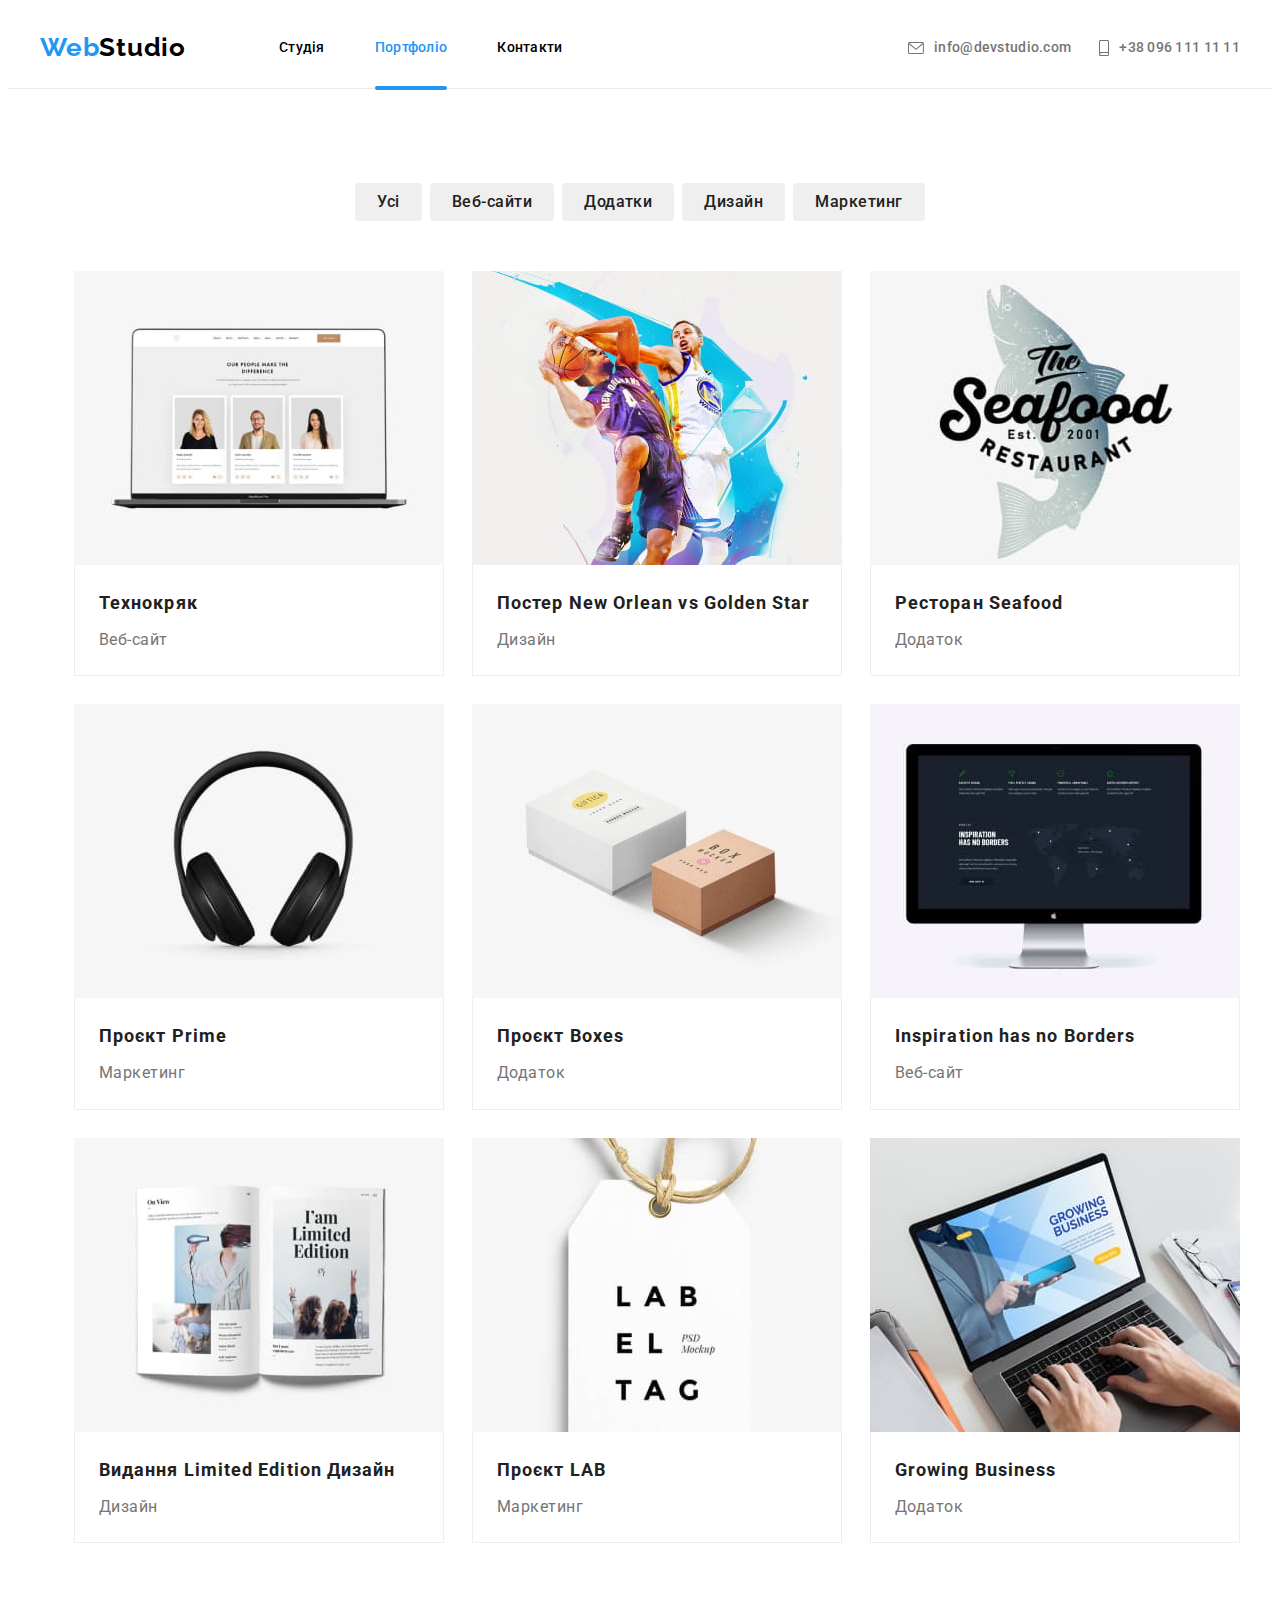
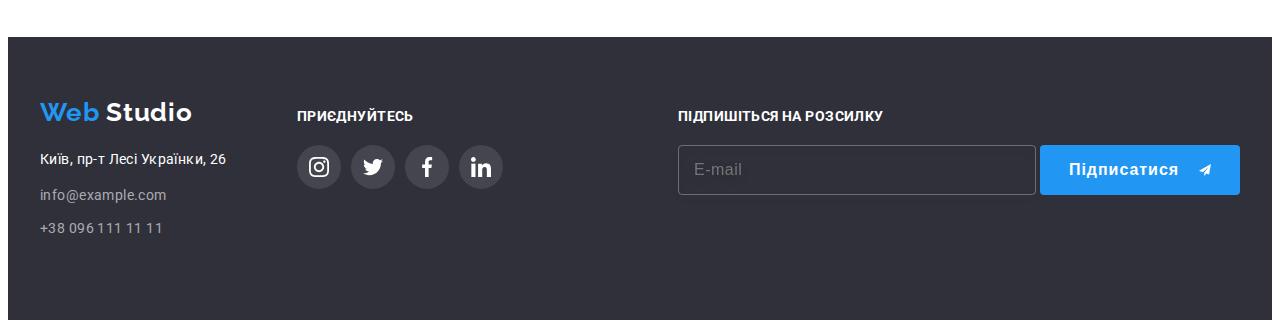
==== portfolio.html @ f049c5d1 "update" ====
<!DOCTYPE html>
<html lang="uk">
<head>
    <meta charset="UTF-8">
    <meta http-equiv="X-UA-Compatible" content="IE=edge">
    <meta name="viewport" content="width=device-width, initial-scale=1.0"> 
    <link href="https://fonts.googleapis.com/css2?family=Raleway:wght@700&family=Roboto:wght@400;500;700;900&display=swap" rel="stylesheet">
    
    <!-- Modern-normalize -->
    <link rel="stylesheet" href="https://cdnjs.cloudflare.com/ajax/libs/modern-normalize/1.1.0/modern-normalize.min.css" 
    integrity="sha512-wpPYUAdjBVSE4KJnH1VR1HeZfpl1ub8YT/NKx4PuQ5NmX2tKuGu6U/JRp5y+Y8XG2tV+wKQpNHVUX03MfMFn9Q==" crossorigin="anonymous" referrerpolicy="no-referrer" />

    <link rel="stylesheet" href="./css/styles.css"/>
    <title>Портфоліо</title>
   
</head>
<!-- top line -->
<body>
     <header class="header">
        <div class="container header-container">
         <nav class="top-line">
          <a class="logo" href="/index.html" lang="en"><span class="logo_header">Web</span>Studio</a>

          <ul class="header-list">
          <li><a class="list-item" href="index.html">Студія</a></li>
          <li><a class="list-item current" href="portfolio.html">Портфоліо</a></li>
          <li><a class="list-item" href="">Контакти</a></li>
          </ul>
         </nav>


          <ul class="list">
           <li class="list-item-nav">

            <a class="list-item-link1" href="mailto:info@devstudio.com"><svg  class="header-icon-envelope">
            <use width="16" heidth="12" href="./images/symbol-defs.svg#envelope"></use>
              </svg>info@devstudio.com</a></li>
           
              <li class="list-item-nav"> 
                    
            <a class="list-item-link1" href="tel:+380961111111"><svg class="header-icon-smartphone">
                <use  width="10" heidth="16" href="./images/symbol-defs.svg#smartphone"></use>
              </svg>+38 096 111 11 11</a>
           </li>
          </ul>
        </div>
    </header>
<!-- portfolio -->
    <main class="main">
        <section class=" section main">
            <div class="container">
              <h1 class="visually-hidden">"title</h1>           
                <ul class="button1">
                    <li><button class="button-item1" type="button">Усі</button></li>
                    <li><button class="button-item1" type="button"> Веб-сайти</button></li>
                    <li><button class="button-item1" type="button">Додатки</button></li>
                    <li><button class="button-item1" type="button">Дизайн</button></li>
                    <li><button class="button-item1" type="button"> Маркетинг</button></li>
                </ul>          
            
<!--Projects-->
               <ul class="list">
                <li class="list-item2">
                    <a class="project-img" href="">
                      <div class="project-thumb">
                        <img src="./images/img5.jpg" alt="photo5" width="370" height="295"/>
                        <div class="overlay">
                          <p class="overlay-text">Ресурс пропонує комплексні пропозиції з різним рівнем функціоналу та сервісів. Все це дозволить відвідувачу отримати вичерпні відомості про компанію чи приватну особу.</p>
                        </div>
                      </div>
                    <div class="project-title">   
                        <h2 class="project-title-item">Технокряк</h2>
                        <p class="text">Веб-сайт</p>
                    </div>
                    </a>
                </li>

                <li class="list-item2">
                    <a class="project-img" href="">                      
                      <div class="project-thumb">
                        <img src="./images/img6.jpg" alt="photo6" width="370" height="295"/>
                        <div class="overlay">
                          <p class="overlay-text">Ресурс пропонує комплексні пропозиції з різним рівнем функціоналу та сервісів. Все це дозволить відвідувачу отримати вичерпні відомості про компанію чи приватну особу.</p>
                        </div>
                      </div>
                      <div class="project-title">  
                    <h2 class="project-title-item" lang="en">Постер New Orlean vs Golden Star</h2>
                    <p class="text">Дизайн</p>
                  </div>
                  </a>
                </li>

                <li class="list-item2">
                   <a class="project-img" href="">
                    <div class="project-thumb">
                      <img  src="./images/img7.jpg" alt="photo7" width="370" height="295"/>
                      <div class="overlay">
                          <p class="overlay-text">Ресурс пропонує комплексні пропозиції з різним рівнем функціоналу та сервісів. Все це дозволить відвідувачу отримати вичерпні відомості про компанію чи приватну особу.</p>
                        </div>
                      </div>
                       <div class="project-title"> 
                    <h2 class="project-title-item" lang="en">Ресторан Seafood</h2>
                    <p  class="text">Додаток</p>
                  </div>
                </a>
                </li>

                <li class="list-item2">
                    <a class="project-img" href="">
                      <div class="project-thumb">
                      <img class="project-img" src="./images/img8.jpg" alt="photo8" width="370" height="295"/>
                      <div class="overlay">
                          <p class="overlay-text">Ресурс пропонує комплексні пропозиції з різним рівнем функціоналу та сервісів. Все це дозволить відвідувачу отримати вичерпні відомості про компанію чи приватну особу.</p>
                        </div>
                      </div>
                      <div class="project-title">  
                    <h2 class="project-title-item" lang="en">Проєкт Prime</h2>
                      <p class="text">Маркетинг</p>
                    </div>
                    </a>
                </li>

                <li class="list-item2">
                  <a class="project-img" href="">
                    <div class="project-thumb">
                      <img class="project-img" src="./images/img9.jpg" alt="photo9" width="370" height="295"/>
                      <div class="overlay">
                          <p class="overlay-text">Ресурс пропонує комплексні пропозиції з різним рівнем функціоналу та сервісів. Все це дозволить відвідувачу отримати вичерпні відомості про компанію чи приватну особу.</p>
                        </div>
                    </div>
                     <div class="project-title">  
                    <h2 class="project-title-item" lang="en">Проєкт Boxes</h2>
                      <p class="text">Додаток</p>
                    </div>
                  </a>
                </li>

                <li class="list-item2">
                  <a class="project-img" href="">
                    <div class="project-thumb">
                       <img src="./images/img10.jpg" alt="photo10" width="370" height="295"/>
                        <div class="overlay">
                          <p class="overlay-text">Ресурс пропонує комплексні пропозиції з різним рівнем функціоналу та сервісів. Все це дозволить відвідувачу отримати вичерпні відомості про компанію чи приватну особу.</p>
                        </div>
                      </div>
                      <div class="project-title">  
                    <h2 class="project-title-item" lang="en">Inspiration has no Borders</h2>
                      <p class="text">Веб-сайт</p>
                    </div>
                    </a>
                </li>

                <li class="list-item2">
                  <a class="project-img"  href="">
                    <div class="project-thumb">
                        <img src="./images/img11.jpg" alt="photo11" width="370" height="295"/>
                        <div class="overlay">
                          <p class="overlay-text">Ресурс пропонує комплексні пропозиції з різним рівнем функціоналу та сервісів. Все це дозволить відвідувачу отримати вичерпні відомості про компанію чи приватну особу.</p>
                        </div>
                    </div>
                      <div class="project-title">  
                    <h2 class="project-title-item" lang="en">Видання Limited Edition Дизайн</h2>
                      <p class="text">Дизайн</p>
                    </div>
                    </a>
                </li>

                <li class="list-item2">
                  <a class="project-img"  href="">
                    <div class="project-thumb">
                      <img class="project-img" src="./images/img12.jpg" alt="photo12" width="370" height="295"/>
                        <div class="overlay">
                          <p class="overlay-text">Ресурс пропонує комплексні пропозиції з різним рівнем функціоналу та сервісів. Все це дозволить відвідувачу отримати вичерпні відомості про компанію чи приватну особу.</p>
                        </div>
                    </div>
                     <div class="project-title">   
                    <h2 class="project-title-item" lang="en">Проєкт LAB</h2>
                      <p class="text">Маркетинг</p>
                    </div>
                    </a>
                </li>

                <li class="list-item2">
                  <a class="project-img"  href="">
                    <div class="project-thumb">
                      <img class="project-img" src="./images/img13.jpg" alt="photo13" width="370" height="295"/>
                      <div class="overlay">
                          <p class="overlay-text">Ресурс пропонує комплексні пропозиції з різним рівнем функціоналу та сервісів. Все це дозволить відвідувачу отримати вичерпні відомості про компанію чи приватну особу.</p>
                        </div>
                    </div>
                     <div class="project-title">   
                    <h2 class="project-title-item" lang="en">Growing Business</h2>
                      <p class="text">Додаток</p>
                     </div>  
                    </a> 
                </li>
              </ul>
            </div>
        </section>
     </main>

     <!-- footer -->

   <footer class="footer">
      <div class="container container-footer">     
        <div class="contact-footer">  
        <a href="/index.html" class="logo2" lang="en"><span class="logo_header">Web</span>
          <span class="logo_header2">Studio</span></a>
         <address class="contact-footer">
           <p class="addres">Київ, пр-т Лесі Українки, 26</p>
           <ul class="link-footer">
          <li class="link-footer-item">
            <a class="link" href="mailto:info@example.com">info@example.com</a
            >
          </li>
          <li class="link-footer-item">
            <a class="link" href="tel:+380961111111">+38 096 111 11 11</a>
        </li>
          </ul>
             </ul>
        </address>
        </div>
        
          
          <div class="social-footer">
            <p class="content-footer"><span class="content-footer">приєднуйтесь</span></p>
            <ul class="social">
                 <li class="social-item">
                  <a class="social-link-footer" href="https://www.instagram.com" target="_blank" rel="noopener no-referrer"
                  aria-label="Instagram"><svg class="social-icon"><use href="./images/symbol-defs.svg#instagram"></use></svg></a>
                 </li>
              <li class="social-item"> 
                 <a class="social-link-footer" href="https://www.twitter.com" target="_blank" rel="noopener no-referrer"
                aria-label="Twitter"><svg class="social-icon"><use href="./images/symbol-defs.svg#twitter"></use></svg></a>
              </li>
              <li class="social-item"> 
                 <a class="social-link-footer" href="https://www.facebook.com" target="_blank" rel="noopener no-referrer"
                aria-label="Facebook"><svg class="social-icon"><use href="./images/symbol-defs.svg#facebook"></use></svg></a>
              </li>
              <li class="social-item"> 
                 <a class="social-link-footer" href="https://www.linkedin.com" target="_blank" rel="noopener no-referrer"
                aria-label="Linkedin"><svg class="social-icon"><use href="./images/symbol-defs.svg#linkedin"></use></svg></a>
              </li>           
           </ul>
          </div>
       
        
          <div class="subscription-footer">
              <p class="content-footer-title">Підпишіться на розсилку</p>
               <label class="subscription-footer">
                <input  class="subscription-footer-mail" type="email" name="email" placeholder="E-mail">
              </label> 
                     
              <button class="subscription-footer-button" type="submit">Підписатися
               <svg  class="subscription-icon" width="24" height="24"> 
                  <use href="./images/icomoon (8)/symbol-defs.svg#send"></use>
                </svg>
             </button>
            </div>
    </div>
    </footer>
  </body>
</html>
---- css/styles.css ----
body {
    font-family: 'Roboto', sans-serif;
   }
    
 ul {
    list-style-type: none;
    margin: 0;
    padding: 0;
}


/* reset */

.list {
    list-style: none;
    margin: 0;
    padding: 0;    
}

img {
    display: block;
    width: 100%;
    height: auto;
}    
.header {
    text-align: center;
}


/* Header  */
.header {
    border-bottom: 1px solid #ECECEC;
   
}

.container {

    width: 1200px;
    padding-left: 15px;
    padding-right: 15px;
    margin-left: auto;
    margin-right: auto;
}

.section {
    padding-top: 94px;
    padding-bottom: 94px;
}

.header-container, 
.top-line, 
.header-list  {
    display: flex;
    align-items: center;
}


/* top-line */

/* logo */

.logo { 
    display: block;
    padding-top: 24px;
    padding-bottom: 25px;
    margin-right: 93px;

    font-family: 'Raleway', sans-serif;
    text-decoration: none;
    font-weight: 700;
    font-size: 26px;
    line-height: 1.2;
    color: #000000; 
    letter-spacing: 0.03em;
}

.logo_header {
    color: #2196F3;
}

    /* navigation */
.header-list {
    gap: 50px;
    margin: 0;
    margin-right: auto;
}
    
.list {
    display: flex;
    gap: 28px;
    padding-left: 0;
    margin-left: auto;
    justify-content: flex-end;
    color: #757575;
}

.list-item {
    display: block;
    padding-top:32px;
    padding-bottom: 32px;
    margin-left: auto;
    
    font-weight: 500;
    font-size: 14px;
    line-height: 1.14;
    color: #000000;
    letter-spacing: 0.02em;
    text-decoration: none;

    transition-property: color;
    transition-duration: 250ms;
    transition-timing-function: cubic-bezier(0.4, 0, 0.2, 1);
    position: relative;
    
   }

.list-item.current::after {
    content: "";

    position: absolute;
    left: 0;
    bottom: -2%;
    display: block;
    width: 100%;
    height: 4px;
    border-radius: 2px;
    background-color: #2196F3;
}

.list-item.current {
    color: #2196f3;
}

 /* email_tel */
.list-item-link1:last-child {
    margin-right: 0;
}

/* 
.list-item-nav {
    display: flex;
    align-content: center;
    gap: 10px;
   } */

.list-item-link1 {
    display: flex;
    align-content: center;
    gap: 10px;
    padding-top: 32px;
    padding-bottom: 32px;
    align-items: center;
    justify-content: center;
       
    font-weight: 500;
    font-size: 14px;
    line-height: 1.1;
    letter-spacing: 0.02em;
    color: #757575;
    text-decoration: none;

    transition-property: color;
    transition-duration: 250ms;
    transition-timing-function: cubic-bezier(0.4, 0, 0.2, 1);
    position: relative;
}
.header-icon-envelope {
    width: 16px;
    height: 12px;
  
    fill: currentColor;
}

.header-icon-smartphone {
    width: 10px;
    height: 16px;
    
    fill: currentColor;
}
.list-item:hover,
.list-item:focus,
.list-item-link1:hover,
.list-item-link1:focus {
    color: #2196f3;
}

/* header */

.hero {
    display: block;
    padding-top: 200px;
    padding-bottom: 200px;
    gap: 30px;  
    width: 696px;
    z-index: 100;
}

.hero-main {
    
    padding-top: 200px;
    padding-bottom: 200px;

    max-width: 1600px;
        height: 600px;
        margin-left: auto;
        margin-right: auto;
        background: #2F303A;
        background: linear-gradient(rgba(47, 48, 58, 0.4), rgba(47, 48, 58, 0.4)), url(../images/Fon.jpg);
        background-size: cover;
    
   
    box-sizing: border-box;
    text-align: center;
}


.hero-text {
    width: 696px;
    margin: auto;
    margin-bottom: 30px;

   
    color: #FFFFFF;
    text-align: center;
    font-weight: 900;
    font-size: 44px;
    line-height: 1.4;
    letter-spacing: 0.06em;
    text-transform: uppercase;
}
       
.button {
    width: 216px;
    min-height: 50px;
    margin: 0px;
    padding: 0px;
    border: none;

    cursor: pointer;
    background-color: #2196f3;
    color: #FFFFFF;
    font-weight: 700;
    font-family: inherit;
    border-radius: 4px;
    text-align: center; 
   
    transition-duration: 250ms;
    transition-timing-function: cubic-bezier(0.4, 0, 0.2, 1);    
}

.button:hover {
    background-color: #188ce8;
}    

.button, 
.text-button {
    color: #FFFFFF;
    font-size: 16px; 
    line-height: 1.8;
    letter-spacing: 0.06em;
}

.visually-hidden {
    position: absolute;
    width: 1px;
    height: 1px;
    margin: -1px;
    border: 0;
    padding: 0;
    white-space: nowrap;
    clip-path: inset(100%);
    clip: rect(0 0 0 0);
    overflow: hidden;
}

/* Modal window */

.backdrop {
    position: fixed;
    top: 0;
    left: 0;

    width: 100%;
    height: 100%;
    background: rgba(0, 0, 0, 0.2);
    z-index: 1000;
    opacity: 1;
    transform: translateY(0%);
    visibility: visible;
    transition: opacity 500ms linear, visibility 500ms linear, transform 500ms linear;
}

.backdrop.is-hidden {
    visibility: 0;
    opacity: none;
    pointer-events: hidden;
    transform: translateY(-100%);
}

.modal {
/* start */
    /* центрування абсолютно позиційованих елементіів */

    position: absolute;
    top: 50%;
    left: 50%;
    transform: translate(-50%, -50%);
    padding: 40px;
/* end */

    width: 528px;
    height: 581px;
  
    background-color: #fff;
    border-radius: 4px;
    
}

.modal-btn {
    position: absolute;
    top: 8px;
    right: 8px;

    width: 30px;
    height: 30px;
    /* right: 490px;
    bottom: 543px; */
    padding: 0;

    display: flex;
    align-items: center;
    justify-content: center;
        
    background: #FFFFFF;
    border: 1px solid rgba(0, 0, 0, 0.1);
    border-radius: 50%;
    cursor: pointer;
    transition: color 250ms cubic-bezier(0.4, 0, 0.2, 1),
    background-color 250ms cubic-bezier(0.4, 0, 0.2, 1);
}

.modal-icon {
    fill: currentColor;
}

.modal-icon:hover,
.modal-icon:focus {
    fill: #2196F3;
}
/* .register-form {
    margin: 40px;
    padding: 0;
} */

.content-register-title {
    display: block;
    text-align: center;
    margin-bottom: 12px;
    font-weight: 700;
    font-size: 20px;
    line-height: 1.15;
    letter-spacing: 0.03em;
    color: #212121;
}

.register-form-group {
margin-bottom: 20px;
width: 448px;
height: 342px;   
}

.register-form-field {
position: relative;
display:block;
text-align: start;
}

.register-form-fiel:not(:last-child){
margin-bottom: 10px;
}

.register-form-label {
    display: block;
    font-size: 12px;
    line-height: 1.16;
    letter-spacing: 0.01em;
    margin-bottom: 4px;
    color: #757575;

}

.register-form-input {
    width: 100%;
    height: 40px;
    border: 1px solid rgba(33, 33, 33, 0.2);
    border-radius: 4px;
    padding-right: 30px;
    padding-left: 30px;
    outline: transparent;
    transition-property: border fill;    
    transition-duration: 250ms;
    transition-timing-function: cubic-bezier(0.4, 0, 0.2, 1); 
}

.register-form-icon {
    position: absolute;
    bottom: 0;
    left: 12px;
    transform: translateY(-65%);
    fill: currentColor;
    transition-property: fill;
    transition-duration: 250ms;
    transition-timing-function: cubic-bezier(0.4, 0, 0.2, 1);
}

.register-form-input:hover, 
.register-form-input:focus {
    border-color: #2196F3;
}

.register-form-input:focus+.register-form-icon,
.register-form-input:hover+.register-form-icon {
fill: #2196F3;
}

.register-form-input::placeholder {
    opacity: 0;
}

textarea {
    resize: none;
}

.register-form-message {
    width: 448px;
    height: 120px;
    padding: 12px 16px;
    border: 1px solid rgba(33, 33, 33, 0.2);
    border-radius: 4px;
    transition: border-color;
    outline: none;
   font-weight: 400;
    font-size: 12px;
    line-height: 1.16;
    letter-spacing: 0.01em;
    color: rgba(117, 117, 117, 0.5);
}


.register-form-message:focus,
.register-form-message:hover {
    border-color: #2196F3;
    color: #000000;
    
    transition-duration: 250ms;
    transition-timing-function: cubic-bezier(0.4, 0, 0.2, 1);
}

.register-form-agrement {
    display: flex;
    align-items: center;
    justify-content: center;
    margin-bottom: 30px;
    gap: 8px;
}

.icon-unchecked {
    opacity: 1;   
    transition-duration: 250ms;
    transition-timing-function: cubic-bezier(0.4, 0, 0.2, 1);
}

.register-form-checkbox:checked + 
.register-form-icons .icon-unchecked {
opacity: 0;   
}

.icon-checked {
    opacity: 0;
    fill: #2196F3;
    transition-duration: 250ms;
    transition-timing-function: cubic-bezier(0.4, 0, 0.2, 1);
   
}
.register-form-checkbox:checked + 
.register-form-icons .icon-checked {
    opacity: 1;
}

.register-form-btn {
    display: block;
    margin: 0 auto;
    padding: 10px 52px;
    background-color: #2196F3;
    border: 0;
    border-radius: 4px;
    color: #FFFFFF;
    font-weight: 700;
    font-size: 16px;
    line-height: 1.18;
    letter-spacing: 0.06em;
}

.register-form-desc {
    font-weight: 400;
    font-size: 14px;
    line-height: 1.7;
    letter-spacing: 0.03em;
    color: #757575;
    user-select: none;
}

.register-form-link {
    color: #2196F3;
}


/*section*/
.features-container {
margin-left: auto;
  }

.features-list:last-child {
    margin-right: 0;
}


.features-list {
    display: flex;
    margin-right: 30px;
    flex-wrap: nowrap;  
    padding-left: 0;
   }

.features-item:last-child{
    margin-right: 0;
}
.features-item {
    width: 270px;
    margin-right: 30px;
   
}
.group-features {
    display: flex;
    align-items: center;
    margin-bottom: 30px;
    height: 120px;
    
    background-color: #F5F4FA;
    justify-content: center;

}
.group-features-icon {
    width: 70px;
    height: 70px;
   
}
h3 {
    margin: 0;
    margin-bottom: 12px;
}
.features-title {
 
    font-weight: 700;
    font-size: 14px;
    line-height: 1.2;
    letter-spacing: 0.03em;
    color: #212121;
  
   
}

.text1 {
    margin: 0;
    font-size: 14px;
    line-height: 1.7;
    letter-spacing: 0.03em;
    color: #757575;
}

/* work */
.work {
    padding-top: 0;
}


.work-title-list  {
    display: flex;
    padding-left: 0;
 
   
    background: #FFFFFF;
        border-radius: 0px 0px 4px 4px;
}

.work-title {
   margin-top: 0;
   margin-bottom: 50px;
      font-weight: 700;
    font-size: 36px;
    line-height: 1.1;
    letter-spacing: 0.03em;
    color: #212121;
    text-align: center;
}

.work-item:last-child {
margin-right: 0;
}
 .work-item {
    margin-right: 30px;
}

.work-thumb {
    position: relative;
}

.overlay-work {
    position: absolute;
    bottom: 0;
    left: 0;
    width:100%;
    height: 70px;
    background: rgba(47, 48, 58, 0.8);
    color: #FFFFFF;
    display: flex;
    align-items: center;
    justify-content: center;

    font-weight: 700;
    font-size: 14px;
    line-height: 1.14;
    letter-spacing: 0.03em;
    text-transform: uppercase;
}

.overlay-work-text {
    margin: 0;
}

/*team*/

.team {
  
    background-color: #F5F4FA;
    border-radius: 4px; 
}


 
.team-title-list {
    display: flex;
    padding-left: 0;
    gap: 30px;
}

.team-title-list-item  {
    display: block;

    padding: 0;
    
    background: #FFFFFF;
    box-shadow: 0px 1px 3px rgba(0, 0, 0, 0.12), 0px 1px 1px rgba(0, 0, 0, 0.14), 0px 2px 1px rgba(0, 0, 0, 0.2);
    border-radius: 0px 0px 4px 4px;
}

.team-title {
    margin-top: 0;
    margin-bottom: 50px;
    
    font-weight: 700;
    font-size: 36px;
    line-height: 1.2;
    letter-spacing: 0.03em;
    color: #212121;
    text-align: center;
}

.team-item, 
.team-img {
             
    background: url(4853.jpg);
    border-radius: 0px;   
}
.team-subject {
    padding-top: 30px;
    padding-bottom: 30px;
}

.team-subject-item {
    margin-bottom: 10px;
   
    
    font-weight: 500;
    font-size: 16px;
    line-height: 1.1;
    letter-spacing: 0.03em;
    color: #212121;
    text-align: center;
}

.team-text {
    margin-top: 0;
    margin-bottom: 16px;
   
    line-height: 1.2;
    letter-spacing: 0.03em;
    color: #757575;
    text-align: center;
}

.social {
    display: flex;
    gap: 10px;
    justify-content: center;
}

.social-link {
    display: flex;
    align-items: center;
    justify-content: center;
    width: 100%;
    height: 100%;
    border-radius: 50%;

    transition-property: color, background-color;
    transition-duration: 250ms;
    transition-timing-function: cubic-bezier(0.4, 0, 0.2, 1);
}

.social-item {
    color: #AFB1B8;
}
 .social-link {
     color: #AFB1B8;
 }

.social-icon {
    width: 20px;
    height: 20px;
    fill: currentColor;
}
.social-link:hover,
.social-link:focus {
    outline: 0;
    color: #FFFFFF;
    background-color: #2196F3;
}

/* Постійні клієнти */

.section-title {
    margin-top: 0;
    margin-bottom: 50px;
    
        font-weight: 700;
        font-size: 36px;
        line-height: 1.2;
        letter-spacing: 0.03em;
        color: #212121;
        text-align: center;
}

.client-list {
    display: flex;
    gap: 30px;

    transition-duration: 250ms;
    transition-timing-function: cubic-bezier(0.4, 0, 0.2, 1);
}

.client-item {
    width: 170px;
    height: 92px;
}

.group-client-link {
    display: flex;
    align-items: center;
    justify-content: center;
    border: 1px solid #AFB1B8;
    color: #AFB1B8;
    border-radius: 4px;
    width: 100%;
    height: 100%;

    transition-property: border-color, color;
    transition-duration: 250ms;
    transition-timing-function: cubic-bezier(0.4, 0, 0.2, 1);
}

.client-list .group-client-link:hover,
.client-list .group-client-link:focus {
outline: 0;
border-color: #2196F3;
color: #2196F3;
} 

.group-client-icon {
   background-repeat: no-repeat;
   align-content: center;
   width: 106px;
   height: 60px;
   fill:currentColor; 
}


/*footer*/

.footer { 

    padding-top: 60px;
    padding-bottom: 60px;
    
    background-color: #2F303A;
}


.logo2 {
    display: block;
    margin-bottom: 20px;
        
    font-family: 'Raleway';
    font-style: normal;
    font-weight: 700;
    font-size: 26px;
    line-height: 1.19px;
    letter-spacing: 0.03em;    
    color: #2196F3;
    text-decoration: none;
    margin-bottom: 20px;
}
.logo_header2 {
   
    font-weight: 700;
    font-size: 26px;
    line-height: 1.2;
    letter-spacing: 0.03em;
    color: #FFFFFF;  
}

.contact-footer {
    display: inline;
    
}

.addres {
    margin-top: 0;
    margin-bottom: 12px;
       
    font-style: normal;
    font-size: 14px;
    line-height: 1.7;
    letter-spacing: 0.03em;
    color: #FFFFFF;
}

.link-footer .social-link-footer {
    display: flex;
    margin: 0;
    padding: 0;
}

.link-footer-item:not(:last-child) {
    margin-bottom: 9px;
}
.link {      
    font-style: normal;
    font-size: 14px;
    line-height: 1.7;
    letter-spacing: 0.03em;
    color: rgba(255, 255, 255, 0.6);
    text-decoration: none;

    transition-property: color;
    transition-duration: 250ms;
    transition-timing-function: cubic-bezier(0.4, 0, 0.2, 1);
}

.link:hover {
    color: #2196F3;
}

.link:focus {
    color: #FFFFFF;
}

.container-footer {
    display: flex;
    align-items: baseline;
}
.contact-footer {
    margin-right: 70px;
}

.content-footer {
    margin: 0;
    margin-bottom: 20px;
  
    font-weight: 700;
    font-size: 14px;
    line-height: 1.14;
    letter-spacing: 0.03em;
    text-transform: uppercase;
    color: #fff;
}

.social {
    display: flex;
    gap: 10px;
}

.social-footer {
margin-right: auto;

}

.social-footer-group {
    display: flex;
    gap: 10px;
}

.social-item {
        width: 44px;
        height: 44px;
        border-radius: 50%;
      }

.social-link-footer {
    display: flex;
    color: #fff;
    
        align-items: center;
        justify-content: center;
        width: 100%;
        height: 100%;
        border-radius: 50%;
    background-color: rgba(255, 255, 255, 0.1);

    transition-property: background-color;
    transition-duration: 250ms;
    transition-timing-function: cubic-bezier(0.4, 0, 0.2, 1);
    }

.social-icon {
    fill: currentColor;
}
.social-link-footer:hover,
.social-link-footer:focus {
    
    color: #fff;
    background-color: #2196F3;
    outline: 0;
   }

.subscription-footer {
    display: inline-block;
}

.content-footer-title {
margin: 0;
margin-bottom: 20px;


font-weight: 700;
font-size: 14px;
line-height: 1.14;
letter-spacing: 0.03em;
text-transform: uppercase;

color: #FFFFFF;
}

.subscription-footer-mail {
width: 358px;
height: 50px;
padding: 15px;
background-color: inherit;
border: 1px solid rgba(255, 255, 255, 0.3);
filter: drop-shadow(0px 4px 4px rgba(0, 0, 0, 0.15));
border-radius: 4px;
box-sizing: border-box;
cursor: pointer;
transition-property: border;
transition-duration: 250ms;
transition-timing-function: cubic-bezier(0.4, 0, 0.2, 1);
font-weight: 400;
font-size: 16px;
line-height: 1.25;
letter-spacing: 0.03em;
color: rgba(255, 255, 255, 0.6);
}

/* .subscription-footer-mail::placeholder {
width: 47px;
height: 20px;

font-weight: 400;
font-size: 16px;
line-height: 1.25;
display: inline-flex;
align-items: center;
text-align: center;
letter-spacing: 0.03em;
color: rgba(255, 255, 255, 0.6);
} */

.subscription-footer-button {
display: inline-flex;
align-items: center;
text-align: center;
width: 200px;
height: 50px;
margin: 0;
padding: 10px 29px;
gap: 10px;
color: #FFFFFF;
background-color: #2196F3;
border-radius: 4px;
border: 0;
font-weight: 700;
font-size: 16px;
line-height: 1.9;
letter-spacing: 0.06em;
cursor: pointer;
}

/* .subscription-footer-button::placeholder {

width: 110px;
height: 30px;

font-weight: 700;
font-size: 16px;
line-height: 1.88;

display: flex;
align-items: center;
justify-content: center;
letter-spacing: 0.06em;
} */


.subscription-icon {
    fill: #fff;
    margin-left: 10px;
}

/* Portfolio */
  /* top-line */


.list-item1:last-child {
    margin-right: 0;
}




   
  /*portfolio*/

.group {
    padding: 0;
   
}

.section-container {
    display: flex;
    width: 575px;
    
    justify-content: center;
}

.button1 {
    display: flex;
    gap: 8px;
    justify-content: center;
    margin-bottom: 50px;

    /* border: none;
    width: 1200px;   
    min-height: 40px;
    padding: 6px 22px;
    margin: 0px;


    font-family: inherit;
    font-weight: 500;
    font-size: 16px;
    line-height: 1.6;
    letter-spacing: 0.03em;
    color: #212121;
    cursor: pointer; */
  }

.button-item1 {
  
    padding: 6px 22px;
    /* margin-bottom: 34px; */
    
    border-radius: 4px;

      
    font-family: inherit;
    font-weight: 500;
    font-size: 16px;
    line-height: 1.6;
    letter-spacing: 0.03em;
    color: #212121;
    cursor: pointer;
    border: none;
    
    transition-property: background-color, color, box-shadow;
    transition-duration: 250ms;
    transition-timing-function: cubic-bezier(0.4, 0, 0.2, 1); 
}

.button-item1:focus,
.button-item1:hover,
.button-item1:active {
    outline: 0;
    background-color: #2196F3;
    color: #FFFFFF;
    box-shadow: 0px 3px 1px rgba(0, 0, 0, 0.1), 
    0px 1px 2px rgba(0, 0, 0, 0.08), 0px 2px 2px rgba(0, 0, 0, 0.12);
}

  /*project*/

  
.list {
    display: flex;
    flex-wrap: wrap;
}

.project-thumb {
    position: relative;
    overflow: hidden;
    
}

.overlay {
    position: absolute;
    top: 0;
    left: 0;
    width: 100%;
    height: 100%;
    padding: 63px 24px;
    background: rgba(33, 150, 243, 0.9);
   
    display: flex;
    align-items: center;
    justify-content: center;
    transform: translateY(100%);

    transition-duration: 250ms;
    transition-timing-function: cubic-bezier(0.4, 0, 0.2, 1);
    
}

.overlay-text {
    font-weight: 400;
    font-size: 18px;
    line-height: 1.5;
    letter-spacing: 0.03em;
    color: #fff;
}

.list-item2 {  
    width: 370px;
}

.list-item2:hover .overlay {
    transform: translateY(0);    
}

/* 
.list-item2:hover,
.list-item2:focus {
    border: 1px solid #EEEEEE;
    box-shadow: 0px 1px 1px rgba(0, 0, 0, 0.12), 0px 4px 4px rgba(0, 0, 0, 0.06),
    1px 4px 6px rgba(0, 0, 0, 0.16);

    } */

.project-img {
    display: block;
    text-decoration: none;
   

    transition-property: box-shadow;
    transition-duration: 250ms;
    transition-timing-function: cubic-bezier(0.4, 0, 0.2, 1);
    /* margin-block: 370px 400px;
    margin-block: inherit;
    margin-bottom: 20px;
    background: url(2910404.jpg);
    border: 1px solid #EEEEEE;
    border-bottom: 1px solid #EEEEEE; */
}

.project-img:focus .overlay {
    transform: translateY(0);
    border: 1px solid #EEEEEE;
    box-shadow: 0px 1px 1px rgba(0, 0, 0, 0.12), 0px 4px 4px rgba(0, 0, 0, 0.06),
            1px 4px 6px rgba(0, 0, 0, 0.16);
}

.project-img:hover,
.project-img:focus {
    border: 1px solid #EEEEEE;
    box-shadow: 0px 1px 1px rgba(0, 0, 0, 0.12), 0px 4px 4px rgba(0, 0, 0, 0.06),
            1px 4px 6px rgba(0, 0, 0, 0.16);
}

.project-title {
  
    padding-top: 20px;
    padding-right: 24px;
    padding-left: 24px;
    padding-bottom: 20px;

    border: 1px solid #EEEEEE;
    border-top: 0;
}


.project-title-item {
margin: 0;
margin-bottom: 4px;
padding: 0;

   
    font-weight: 700;
    font-size: 18px;
    line-height: 2;
    letter-spacing: 0.06em;
    color: #212121;
  
  }

.text {
    padding: 0;
    margin: 0;
    font-size: 16px;
    line-height: 1.9;
    letter-spacing: 0.03em;
    color: #757575;
   
  }

  /*footer* як у сторінки студіо/
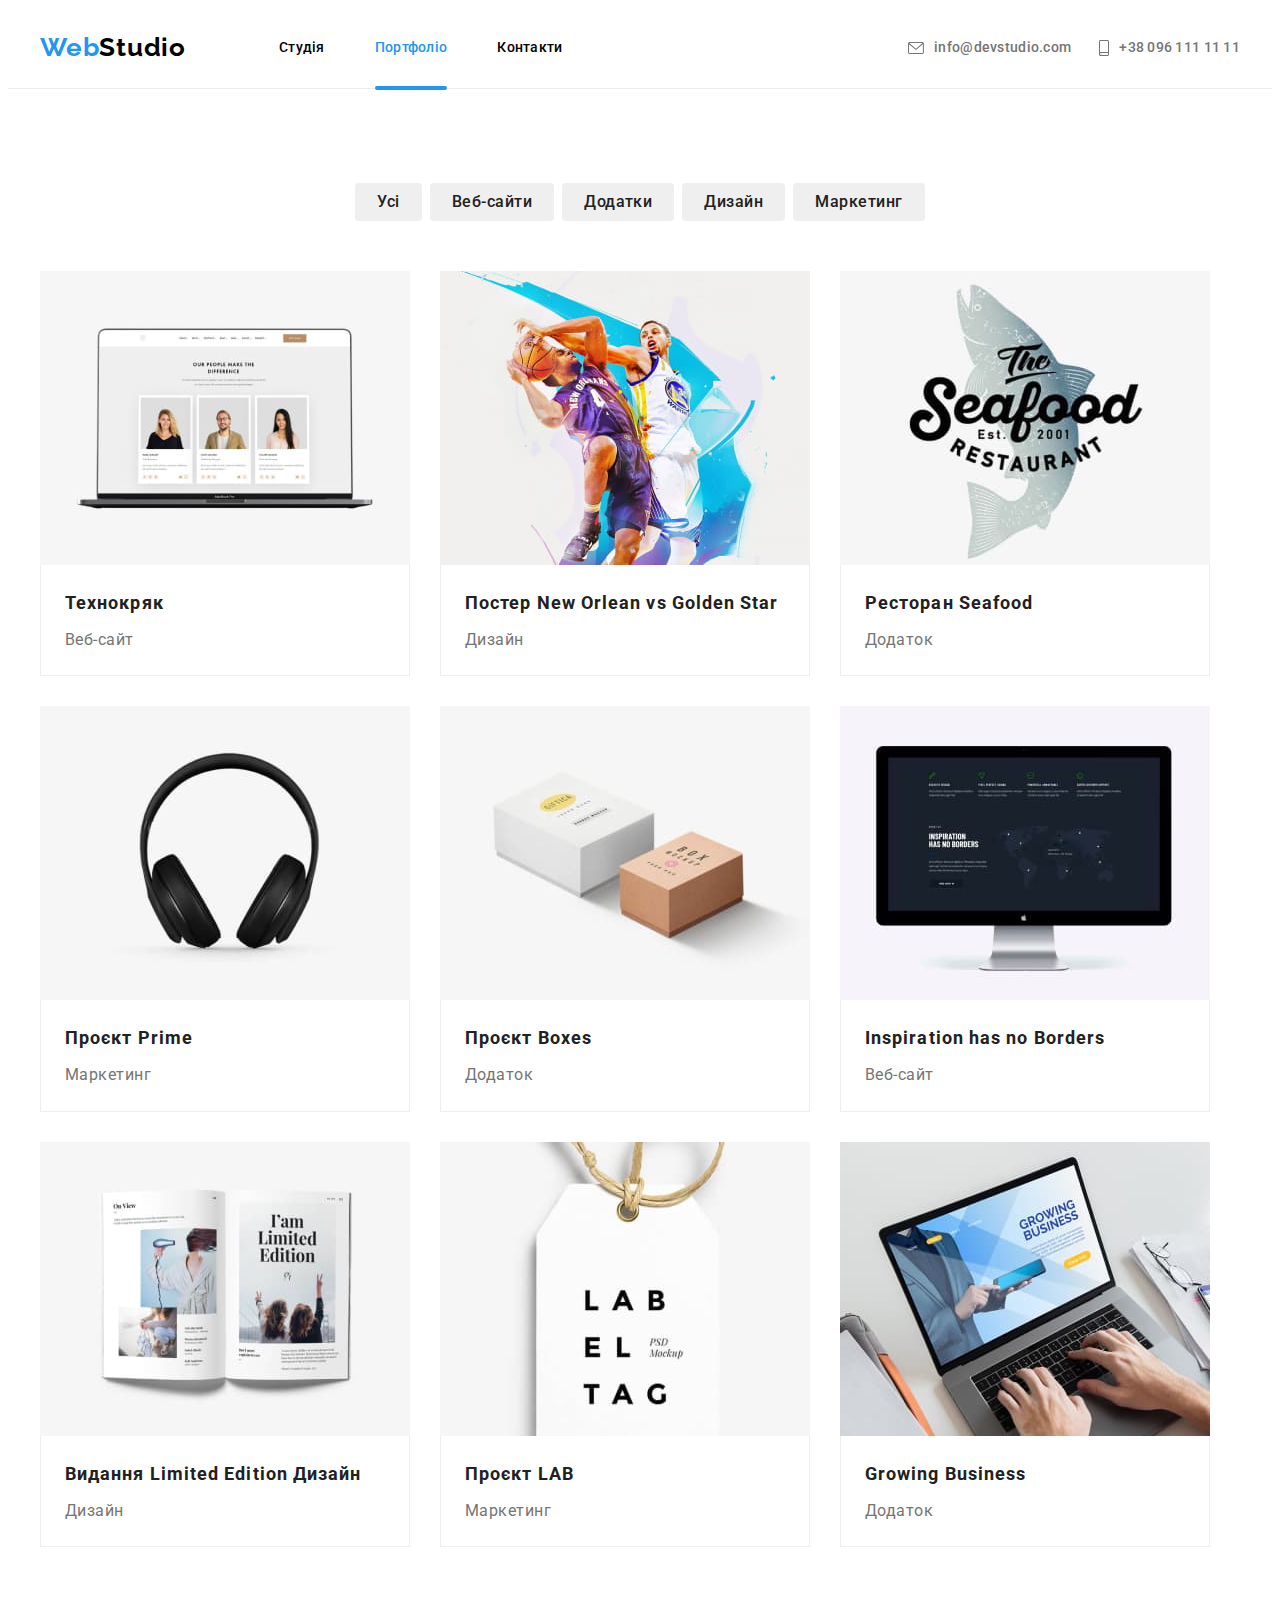
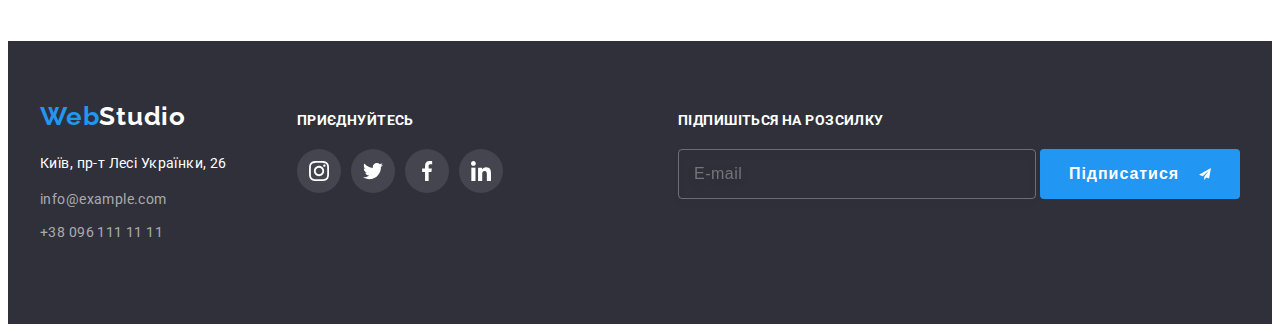
==== commit 7d2fa291: "update" ====
--- a/portfolio.html
+++ b/portfolio.html
@@ -17,28 +17,28 @@
 <!-- top line -->
 <body>
      <header class="header">
-        <div class="container header-container">
-         <nav class="top-line">
-          <a class="logo" href="/index.html" lang="en"><span class="logo_header">Web</span>Studio</a>
-
-          <ul class="header-list">
-          <li><a class="list-item" href="index.html">Студія</a></li>
-          <li><a class="list-item current" href="portfolio.html">Портфоліо</a></li>
-          <li><a class="list-item" href="">Контакти</a></li>
+        <div class="container header__container">
+         <nav class="header__top">
+          <a class="logo" href="/index.html" lang="en">Web<span class="logo__dark">Studio</span></a>
+
+          <ul class="header__list">
+          <li class="header__item"><a class="header__list-item" href="index.html">Студія</a></li>
+          <li class="header__item"><a class="header__list-item header__list-item--current" href="portfolio.html">Портфоліо</a></li>
+          <li class="header__item"><a class="header__list-item" href="">Контакти</a></li>
           </ul>
          </nav>
 
 
-          <ul class="list">
-           <li class="list-item-nav">
-
-            <a class="list-item-link1" href="mailto:info@devstudio.com"><svg  class="header-icon-envelope">
+          <ul class="header__group">
+           <li class="header__item">
+
+            <a class="header__link" href="mailto:info@devstudio.com"><svg  class="header__icon-envelope">
             <use width="16" heidth="12" href="./images/symbol-defs.svg#envelope"></use>
               </svg>info@devstudio.com</a></li>
            
-              <li class="list-item-nav"> 
+              <li class="header__item"> 
                     
-            <a class="list-item-link1" href="tel:+380961111111"><svg class="header-icon-smartphone">
+            <a class="header__link" href="tel:+380961111111"><svg class="header__icon-smartphone">
                 <use  width="10" heidth="16" href="./images/symbol-defs.svg#smartphone"></use>
               </svg>+38 096 111 11 11</a>
            </li>
@@ -59,7 +59,7 @@
                 </ul>          
             
 <!--Projects-->
-               <ul class="list">
+               <ul class="project">
                 <li class="list-item2">
                     <a class="project-img" href="">
                       <div class="project-thumb">
@@ -204,8 +204,7 @@
    <footer class="footer">
       <div class="container container-footer">     
         <div class="contact-footer">  
-        <a href="/index.html" class="logo2" lang="en"><span class="logo_header">Web</span>
-          <span class="logo_header2">Studio</span></a>
+        <a href="/index.html" class="logo2" href="/index.html" lang="en">Web<span class="logo__white">Studio</span></a>
          <address class="contact-footer">
            <p class="addres">Київ, пр-т Лесі Українки, 26</p>
            <ul class="link-footer">
--- a/css/styles.css
+++ b/css/styles.css
@@ -23,19 +23,14 @@
     width: 100%;
     height: auto;
 }    
-.header {
-    text-align: center;
-}
-
 
 /* Header  */
 .header {
     border-bottom: 1px solid #ECECEC;
-   
-}
+    text-align: center;
+   }
 
 .container {
-
     width: 1200px;
     padding-left: 15px;
     padding-right: 15px;
@@ -48,9 +43,9 @@
     padding-bottom: 94px;
 }
 
-.header-container, 
-.top-line, 
-.header-list  {
+.header__container, 
+.header__top, 
+.header__list  {
     display: flex;
     align-items: center;
 }
@@ -71,22 +66,23 @@
     font-weight: 700;
     font-size: 26px;
     line-height: 1.2;
+    color: #2196F3;
+
+    letter-spacing: 0.03em;
+}
+
+.logo__dark {
     color: #000000; 
-    letter-spacing: 0.03em;
-}
-
-.logo_header {
-    color: #2196F3;
 }
 
     /* navigation */
-.header-list {
+.header__list {
     gap: 50px;
     margin: 0;
     margin-right: auto;
 }
     
-.list {
+.header__group {
     display: flex;
     gap: 28px;
     padding-left: 0;
@@ -95,7 +91,7 @@
     color: #757575;
 }
 
-.list-item {
+.header__list-item{
     display: block;
     padding-top:32px;
     padding-bottom: 32px;
@@ -115,7 +111,7 @@
     
    }
 
-.list-item.current::after {
+.header__list-item--current::after {
     content: "";
 
     position: absolute;
@@ -128,23 +124,21 @@
     background-color: #2196F3;
 }
 
-.list-item.current {
+.header__list-item--current {
     color: #2196f3;
 }
 
+.header__list-item:hover,
+.header__list-item:focus {  
+    color: #2196f3;
+}
+
  /* email_tel */
-.list-item-link1:last-child {
+.header__link:last-child {
     margin-right: 0;
 }
 
-/* 
-.list-item-nav {
-    display: flex;
-    align-content: center;
-    gap: 10px;
-   } */
-
-.list-item-link1 {
+.header__link {
     display: flex;
     align-content: center;
     gap: 10px;
@@ -165,27 +159,26 @@
     transition-timing-function: cubic-bezier(0.4, 0, 0.2, 1);
     position: relative;
 }
-.header-icon-envelope {
+.header__icon-envelope {
     width: 16px;
     height: 12px;
   
     fill: currentColor;
 }
 
-.header-icon-smartphone {
+.header__icon-smartphone {
     width: 10px;
     height: 16px;
     
     fill: currentColor;
 }
-.list-item:hover,
-.list-item:focus,
-.list-item-link1:hover,
-.list-item-link1:focus {
+
+.header__link:hover,
+.header__link:focus {
     color: #2196f3;
 }
 
-/* header */
+/* MAIN */
 
 .hero {
     display: block;
@@ -208,19 +201,17 @@
         background: #2F303A;
         background: linear-gradient(rgba(47, 48, 58, 0.4), rgba(47, 48, 58, 0.4)), url(../images/Fon.jpg);
         background-size: cover;
-    
-   
+       
     box-sizing: border-box;
     text-align: center;
 }
 
 
-.hero-text {
+.hero__title {
     width: 696px;
     margin: auto;
     margin-bottom: 30px;
-
-   
+  
     color: #FFFFFF;
     text-align: center;
     font-weight: 900;
@@ -317,7 +308,7 @@
     
 }
 
-.modal-btn {
+.modal__btn {
     position: absolute;
     top: 8px;
     right: 8px;
@@ -340,12 +331,12 @@
     background-color 250ms cubic-bezier(0.4, 0, 0.2, 1);
 }
 
-.modal-icon {
+.modal__icon {
     fill: currentColor;
 }
 
-.modal-icon:hover,
-.modal-icon:focus {
+.modal__icon:hover,
+.modal__icon:focus {
     fill: #2196F3;
 }
 /* .register-form {
@@ -353,7 +344,7 @@
     padding: 0;
 } */
 
-.content-register-title {
+.content-register__title {
     display: block;
     text-align: center;
     margin-bottom: 12px;
@@ -370,17 +361,17 @@
 height: 342px;   
 }
 
-.register-form-field {
+.register-form-group__field {
 position: relative;
 display:block;
 text-align: start;
 }
 
-.register-form-fiel:not(:last-child){
+.register-form-group__field:not(:last-child){
 margin-bottom: 10px;
 }
 
-.register-form-label {
+.register-form-group__label {
     display: block;
     font-size: 12px;
     line-height: 1.16;
@@ -390,7 +381,7 @@
 
 }
 
-.register-form-input {
+.register-form-group__input {
     width: 100%;
     height: 40px;
     border: 1px solid rgba(33, 33, 33, 0.2);
@@ -403,7 +394,7 @@
     transition-timing-function: cubic-bezier(0.4, 0, 0.2, 1); 
 }
 
-.register-form-icon {
+.register-form-group__icon {
     position: absolute;
     bottom: 0;
     left: 12px;
@@ -414,17 +405,17 @@
     transition-timing-function: cubic-bezier(0.4, 0, 0.2, 1);
 }
 
-.register-form-input:hover, 
-.register-form-input:focus {
+.register-form-group__input:hover, 
+.register-form-group__input:focus {
     border-color: #2196F3;
 }
 
-.register-form-input:focus+.register-form-icon,
-.register-form-input:hover+.register-form-icon {
+.register-form-group__input:focus+.register-form-group__icon,
+.register-form-group__input:hover+.register-form-group__icon {
 fill: #2196F3;
 }
 
-.register-form-input::placeholder {
+.register-form-group__input::placeholder {
     opacity: 0;
 }
 
@@ -432,7 +423,7 @@
     resize: none;
 }
 
-.register-form-message {
+.register-form-group__message {
     width: 448px;
     height: 120px;
     padding: 12px 16px;
@@ -448,8 +439,8 @@
 }
 
 
-.register-form-message:focus,
-.register-form-message:hover {
+.register-form-group__message:focus,
+.register-form-group__message:hover {
     border-color: #2196F3;
     color: #000000;
     
@@ -457,7 +448,7 @@
     transition-timing-function: cubic-bezier(0.4, 0, 0.2, 1);
 }
 
-.register-form-agrement {
+.register-form-group__agrement {
     display: flex;
     align-items: center;
     justify-content: center;
@@ -471,8 +462,8 @@
     transition-timing-function: cubic-bezier(0.4, 0, 0.2, 1);
 }
 
-.register-form-checkbox:checked + 
-.register-form-icons .icon-unchecked {
+.register-form-group__checkbox:checked + 
+.register-form-group__icons .icon-unchecked {
 opacity: 0;   
 }
 
@@ -483,12 +474,12 @@
     transition-timing-function: cubic-bezier(0.4, 0, 0.2, 1);
    
 }
-.register-form-checkbox:checked + 
-.register-form-icons .icon-checked {
+.register-form-group__checkbox:checked + 
+.register-form-group__icons .icon-checked {
     opacity: 1;
 }
 
-.register-form-btn {
+.register-form__btn {
     display: block;
     margin: 0 auto;
     padding: 10px 52px;
@@ -502,7 +493,7 @@
     letter-spacing: 0.06em;
 }
 
-.register-form-desc {
+.register-form__desc {
     font-weight: 400;
     font-size: 14px;
     line-height: 1.7;
@@ -511,13 +502,13 @@
     user-select: none;
 }
 
-.register-form-link {
+.register-form__link {
     color: #2196F3;
 }
 
 
 /*section*/
-.features-container {
+.features__container {
 margin-left: auto;
   }
 
@@ -526,22 +517,23 @@
 }
 
 
-.features-list {
+.features__list {
     display: flex;
     margin-right: 30px;
     flex-wrap: nowrap;  
     padding-left: 0;
    }
 
-.features-item:last-child{
+.features__item:last-child{
     margin-right: 0;
 }
-.features-item {
+
+.features__item {
     width: 270px;
     margin-right: 30px;
    
 }
-.group-features {
+.group__features {
     display: flex;
     align-items: center;
     margin-bottom: 30px;
@@ -551,7 +543,7 @@
     justify-content: center;
 
 }
-.group-features-icon {
+.group__features-icon {
     width: 70px;
     height: 70px;
    
@@ -560,7 +552,7 @@
     margin: 0;
     margin-bottom: 12px;
 }
-.features-title {
+.features__title {
  
     font-weight: 700;
     font-size: 14px;
@@ -584,17 +576,7 @@
     padding-top: 0;
 }
 
-
-.work-title-list  {
-    display: flex;
-    padding-left: 0;
- 
-   
-    background: #FFFFFF;
-        border-radius: 0px 0px 4px 4px;
-}
-
-.work-title {
+.work__title {
    margin-top: 0;
    margin-bottom: 50px;
       font-weight: 700;
@@ -605,10 +587,17 @@
     text-align: center;
 }
 
-.work-item:last-child {
+.work__list  {
+    display: flex;
+    padding-left: 0;
+    background: #FFFFFF;
+    border-radius: 0px 0px 4px 4px;
+}
+
+.work__item:last-child {
 margin-right: 0;
 }
- .work-item {
+ .work__item {
     margin-right: 30px;
 }
 
@@ -635,7 +624,7 @@
     text-transform: uppercase;
 }
 
-.overlay-work-text {
+.overlay-work__text {
     margin: 0;
 }
 
@@ -750,7 +739,7 @@
 
 /* Постійні клієнти */
 
-.section-title {
+.section__title {
     margin-top: 0;
     margin-bottom: 50px;
     
@@ -762,7 +751,7 @@
         text-align: center;
 }
 
-.client-list {
+.client__list {
     display: flex;
     gap: 30px;
 
@@ -770,12 +759,12 @@
     transition-timing-function: cubic-bezier(0.4, 0, 0.2, 1);
 }
 
-.client-item {
+.client__item {
     width: 170px;
     height: 92px;
 }
 
-.group-client-link {
+.client__link {
     display: flex;
     align-items: center;
     justify-content: center;
@@ -790,14 +779,14 @@
     transition-timing-function: cubic-bezier(0.4, 0, 0.2, 1);
 }
 
-.client-list .group-client-link:hover,
-.client-list .group-client-link:focus {
+.client__list .client__link:hover,
+.client__list .client__link:focus {
 outline: 0;
 border-color: #2196F3;
 color: #2196F3;
 } 
 
-.group-client-icon {
+.client__icon {
    background-repeat: no-repeat;
    align-content: center;
    width: 106px;
@@ -819,8 +808,7 @@
 
 .logo2 {
     display: block;
-    margin-bottom: 20px;
-        
+           
     font-family: 'Raleway';
     font-style: normal;
     font-weight: 700;
@@ -831,7 +819,8 @@
     text-decoration: none;
     margin-bottom: 20px;
 }
-.logo_header2 {
+
+.logo__white {
    
     font-weight: 700;
     font-size: 26px;
@@ -1130,9 +1119,10 @@
   /*project*/
 
   
-.list {
+.project {
     display: flex;
     flex-wrap: wrap;
+    gap: 30px;
 }
 
 .project-thumb {
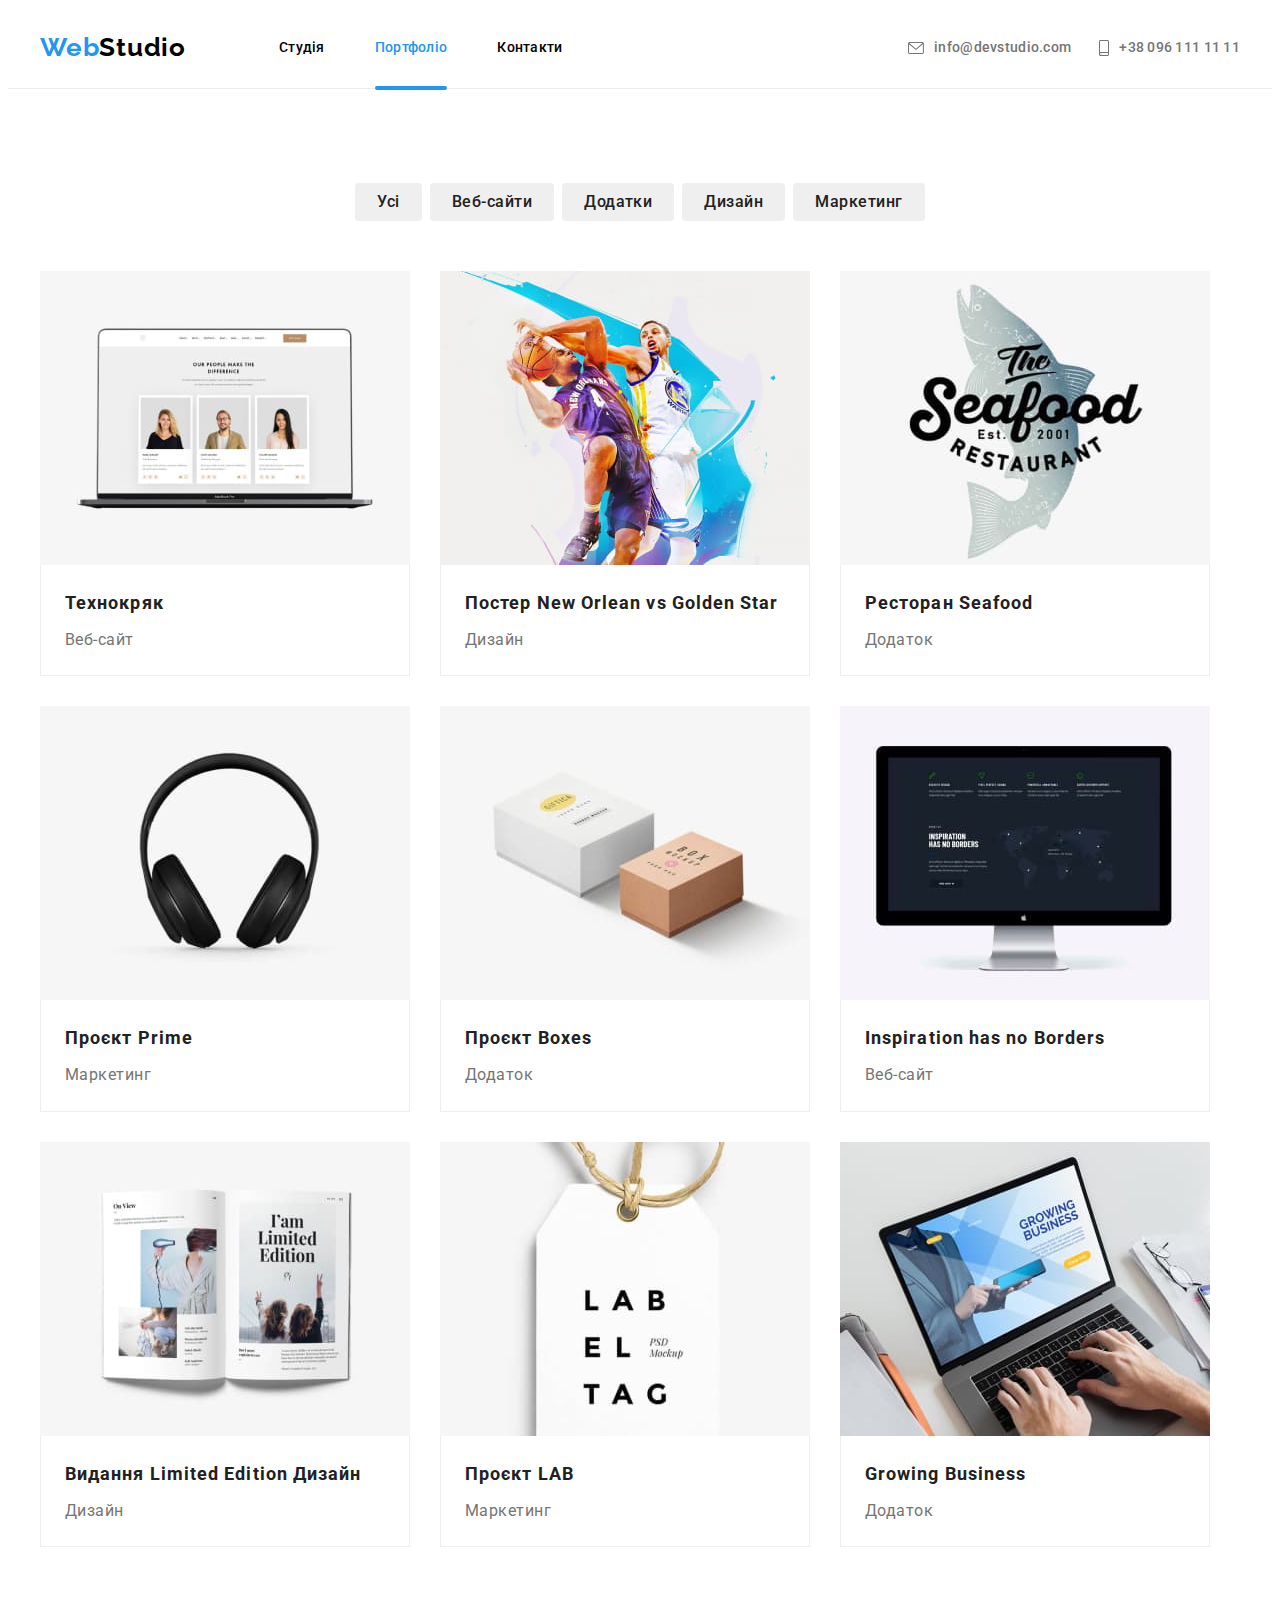
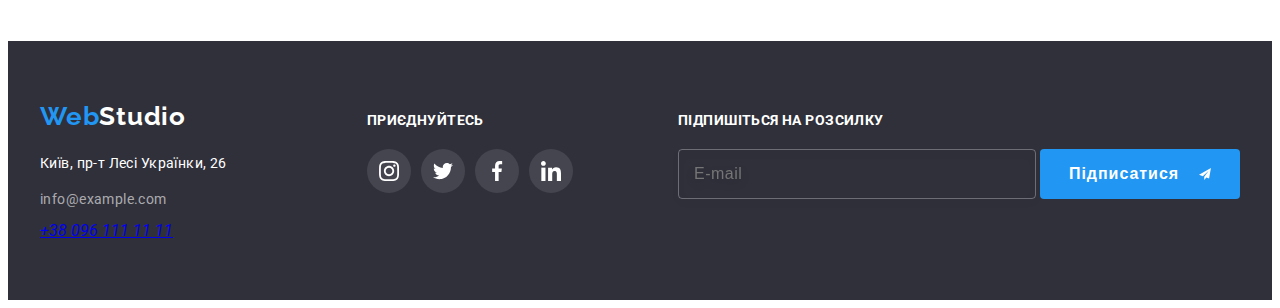
==== commit 9e867f1d: "update" ====
--- a/portfolio.html
+++ b/portfolio.html
@@ -10,6 +10,7 @@
     <link rel="stylesheet" href="https://cdnjs.cloudflare.com/ajax/libs/modern-normalize/1.1.0/modern-normalize.min.css" 
     integrity="sha512-wpPYUAdjBVSE4KJnH1VR1HeZfpl1ub8YT/NKx4PuQ5NmX2tKuGu6U/JRp5y+Y8XG2tV+wKQpNHVUX03MfMFn9Q==" crossorigin="anonymous" referrerpolicy="no-referrer" />
 
+    <link rel="stylesheet" href="./css/main.min.css" />
     <link rel="stylesheet" href="./css/styles.css"/>
     <title>Портфоліо</title>
    
@@ -47,15 +48,15 @@
     </header>
 <!-- portfolio -->
     <main class="main">
-        <section class=" section main">
-            <div class="container">
+        <section class=" section">
+            <div class="container main-container">
               <h1 class="visually-hidden">"title</h1>           
-                <ul class="button1">
-                    <li><button class="button-item1" type="button">Усі</button></li>
-                    <li><button class="button-item1" type="button"> Веб-сайти</button></li>
-                    <li><button class="button-item1" type="button">Додатки</button></li>
-                    <li><button class="button-item1" type="button">Дизайн</button></li>
-                    <li><button class="button-item1" type="button"> Маркетинг</button></li>
+                <ul class="main__button">
+                    <li><button class="button__item" type="button">Усі</button></li>
+                    <li><button class="button__item" type="button"> Веб-сайти</button></li>
+                    <li><button class="button__item" type="button">Додатки</button></li>
+                    <li><button class="button__item" type="button">Дизайн</button></li>
+                    <li><button class="button__item" type="button"> Маркетинг</button></li>
                 </ul>          
             
 <!--Projects-->
@@ -202,18 +203,18 @@
      <!-- footer -->
 
    <footer class="footer">
-      <div class="container container-footer">     
-        <div class="contact-footer">  
+      <div class="container container__footer">     
+        <div class="contact__footer">  
         <a href="/index.html" class="logo2" href="/index.html" lang="en">Web<span class="logo__white">Studio</span></a>
-         <address class="contact-footer">
+         <address class="contact__footer">
            <p class="addres">Київ, пр-т Лесі Українки, 26</p>
-           <ul class="link-footer">
-          <li class="link-footer-item">
-            <a class="link" href="mailto:info@example.com">info@example.com</a
+           <ul class="footer__list">
+          <li class="footer__item">
+            <a class="footer__link" href="mailto:info@example.com">info@example.com</a
             >
           </li>
-          <li class="link-footer-item">
-            <a class="link" href="tel:+380961111111">+38 096 111 11 11</a>
+          <li class="footer__item">
+            <a class="lfooter__link" href="tel:+380961111111">+38 096 111 11 11</a>
         </li>
           </ul>
              </ul>
@@ -222,35 +223,35 @@
         
           
           <div class="social-footer">
-            <p class="content-footer"><span class="content-footer">приєднуйтесь</span></p>
-            <ul class="social">
-                 <li class="social-item">
-                  <a class="social-link-footer" href="https://www.instagram.com" target="_blank" rel="noopener no-referrer"
-                  aria-label="Instagram"><svg class="social-icon"><use href="./images/symbol-defs.svg#instagram"></use></svg></a>
+            <p class="footer__content"><span class="content-footer">приєднуйтесь</span></p>
+            <ul class="social-footer__group">
+                 <li class="social__item">
+                  <a class="social__link" href="https://www.instagram.com" target="_blank" rel="noopener no-referrer"
+                  aria-label="Instagram"><svg class="social__icon"><use href="./images/symbol-defs.svg#instagram"></use></svg></a>
                  </li>
-              <li class="social-item"> 
-                 <a class="social-link-footer" href="https://www.twitter.com" target="_blank" rel="noopener no-referrer"
-                aria-label="Twitter"><svg class="social-icon"><use href="./images/symbol-defs.svg#twitter"></use></svg></a>
+              <li class="social__item"> 
+                 <a class="social__link" href="https://www.twitter.com" target="_blank" rel="noopener no-referrer"
+                aria-label="Twitter"><svg class="social__icon"><use href="./images/symbol-defs.svg#twitter"></use></svg></a>
               </li>
-              <li class="social-item"> 
-                 <a class="social-link-footer" href="https://www.facebook.com" target="_blank" rel="noopener no-referrer"
-                aria-label="Facebook"><svg class="social-icon"><use href="./images/symbol-defs.svg#facebook"></use></svg></a>
+              <li class="social__item"> 
+                 <a class="social__link" href="https://www.facebook.com" target="_blank" rel="noopener no-referrer"
+                aria-label="Facebook"><svg class="social__icon"><use href="./images/symbol-defs.svg#facebook"></use></svg></a>
               </li>
-              <li class="social-item"> 
-                 <a class="social-link-footer" href="https://www.linkedin.com" target="_blank" rel="noopener no-referrer"
-                aria-label="Linkedin"><svg class="social-icon"><use href="./images/symbol-defs.svg#linkedin"></use></svg></a>
+              <li class="social__item"> 
+                 <a class="social__link" href="https://www.linkedin.com" target="_blank" rel="noopener no-referrer"
+                aria-label="Linkedin"><svg class="social__icon"><use href="./images/symbol-defs.svg#linkedin"></use></svg></a>
               </li>           
            </ul>
           </div>
        
         
           <div class="subscription-footer">
-              <p class="content-footer-title">Підпишіться на розсилку</p>
+              <p class="content-footer__title">Підпишіться на розсилку</p>
                <label class="subscription-footer">
-                <input  class="subscription-footer-mail" type="email" name="email" placeholder="E-mail">
+                <input  class="subscription-footer__mail" type="email" name="email" placeholder="E-mail">
               </label> 
                      
-              <button class="subscription-footer-button" type="submit">Підписатися
+              <button class="subscription-footer__button" type="submit">Підписатися
                <svg  class="subscription-icon" width="24" height="24"> 
                   <use href="./images/icomoon (8)/symbol-defs.svg#send"></use>
                 </svg>
--- a/css/main.min.css
+++ b/css/main.min.css
@@ -0,0 +1 @@
+.visually-hidden{position:absolute;width:1px;height:1px;margin:-1px;border:0;padding:0;white-space:nowrap;-webkit-clip-path:inset(100%);clip-path:inset(100%);clip:rect(0 0 0 0);overflow:hidden}.link{text-decoration:none;color:currentColor}.list{list-style:none;margin:0;padding:0}img{display:block;width:100%;height:auto}ul{list-style-type:none;margin:0;padding:0}body{font-family:"Roboto",sans-serif}li{text-decoration:none}.section{padding-top:94px;padding-bottom:94px}.container{width:1200px;padding-left:15px;padding-right:15px;margin-left:auto;margin-right:auto}.header{border-bottom:1px solid #ececec;text-align:center}.header__container,.header__top,.header__list{display:-webkit-box;display:-ms-flexbox;display:flex;-webkit-box-align:center;-ms-flex-align:center;align-items:center}.header__list{gap:50px;margin:0;margin-right:auto}.header__group{display:-webkit-box;display:-ms-flexbox;display:flex;gap:28px;padding-left:0;margin-left:auto;-webkit-box-pack:end;-ms-flex-pack:end;justify-content:flex-end;color:#757575}.header__list-item{display:block;padding-top:32px;padding-bottom:32px;margin-left:auto;font-weight:500;font-size:14px;line-height:1.14;color:#000;letter-spacing:.02em;text-decoration:none;-webkit-transition-property:color;transition-property:color;-webkit-transition-duration:250ms;transition-duration:250ms;-webkit-transition-timing-function:cubic-bezier(0.4, 0, 0.2, 1);transition-timing-function:cubic-bezier(0.4, 0, 0.2, 1);position:relative}.header__list-item:hover,.header__list-item:focus{color:#2196f3}.header__list-item--current::after{content:"";position:absolute;left:0;bottom:-2%;display:block;width:100%;height:4px;border-radius:2px;background-color:#2196f3}.header__list-item--current{color:#2196f3}.header__link:last-child{margin-right:0}.header__link{display:-webkit-box;display:-ms-flexbox;display:flex;-ms-flex-line-pack:center;align-content:center;gap:10px;padding-top:32px;padding-bottom:32px;-webkit-box-align:center;-ms-flex-align:center;align-items:center;-webkit-box-pack:center;-ms-flex-pack:center;justify-content:center;font-weight:500;font-size:14px;line-height:1.1;letter-spacing:.02em;color:#757575;text-decoration:none;-webkit-transition-property:color;transition-property:color;-webkit-transition-duration:250ms;transition-duration:250ms;-webkit-transition-timing-function:cubic-bezier(0.4, 0, 0.2, 1);transition-timing-function:cubic-bezier(0.4, 0, 0.2, 1);position:relative}.header__link:hover,.header__link:focus{color:#2196f3}.header__icon-envelope{width:16px;height:12px;fill:currentColor}.header__icon-smartphone{width:10px;height:16px;fill:currentColor}.hero{display:block;padding-top:200px;padding-bottom:200px;gap:30px;width:696px;z-index:100}.hero-main{padding-top:200px;padding-bottom:200px;max-width:1600px;height:600px;margin-left:auto;margin-right:auto;background:#2f303a;background:-webkit-gradient(linear, left top, left bottom, from(rgba(47, 48, 58, 0.4)), to(rgba(47, 48, 58, 0.4))),url(../images/Fon.jpg);background:linear-gradient(rgba(47, 48, 58, 0.4), rgba(47, 48, 58, 0.4)),url(../images/Fon.jpg);background-size:cover;-webkit-box-sizing:border-box;box-sizing:border-box;text-align:center}.hero__title{width:696px;margin:auto;margin-bottom:30px;color:#fff;text-align:center;font-weight:900;font-size:44px;line-height:1.4;letter-spacing:.06em;text-transform:uppercase}.features__container{margin-left:auto}.features-list:last-child{margin-right:0}.features__list{display:-webkit-box;display:-ms-flexbox;display:flex;margin-right:30px;-ms-flex-wrap:nowrap;flex-wrap:nowrap;padding-left:0}.features__item:last-child{margin-right:0}.features__item{width:270px;margin-right:30px}.group__features{display:-webkit-box;display:-ms-flexbox;display:flex;-webkit-box-align:center;-ms-flex-align:center;align-items:center;margin-bottom:30px;height:120px;background-color:#f5f4fa;-webkit-box-pack:center;-ms-flex-pack:center;justify-content:center}.group__features-icon{width:70px;height:70px}h3{margin:0;margin-bottom:12px}.features__title{font-weight:700;font-size:14px;line-height:1.2;letter-spacing:.03em;color:#212121}.text1{margin:0;font-size:14px;line-height:1.7;letter-spacing:.03em;color:#757575}.work{padding-top:0}.work__title{margin-top:0;margin-bottom:50px;font-weight:700;font-size:36px;line-height:1.1;letter-spacing:.03em;color:#212121;text-align:center}.work__list{display:-webkit-box;display:-ms-flexbox;display:flex;padding-left:0;background:#fff;border-radius:0px 0px 4px 4px}.work__item:last-child{margin-right:0}.work__item{margin-right:30px}.work-thumb{position:relative}.overlay-work{position:absolute;bottom:0;left:0;width:100%;height:70px;background:rgba(47,48,58,.8);color:#fff;display:-webkit-box;display:-ms-flexbox;display:flex;-webkit-box-align:center;-ms-flex-align:center;align-items:center;-webkit-box-pack:center;-ms-flex-pack:center;justify-content:center;font-weight:700;font-size:14px;line-height:1.14;letter-spacing:.03em;text-transform:uppercase}.overlay-work__text{margin:0}.team{background-color:#f5f4fa;border-radius:4px}.team__list{display:-webkit-box;display:-ms-flexbox;display:flex;padding-left:0;gap:30px}.team__item{display:block;padding:0;background:#fff;-webkit-box-shadow:0px 1px 3px rgba(0,0,0,.12),0px 1px 1px rgba(0,0,0,.14),0px 2px 1px rgba(0,0,0,.2);box-shadow:0px 1px 3px rgba(0,0,0,.12),0px 1px 1px rgba(0,0,0,.14),0px 2px 1px rgba(0,0,0,.2);border-radius:0px 0px 4px 4px}.team__title{margin-top:0;margin-bottom:50px;font-weight:700;font-size:36px;line-height:1.2;letter-spacing:.03em;color:#212121;text-align:center}.team__item,.team__img{background:url(4853.jpg);border-radius:0px}.team-subject{padding-top:30px;padding-bottom:30px}.team-subject__item{margin-bottom:10px;font-weight:500;font-size:16px;line-height:1.1;letter-spacing:.03em;color:#212121;text-align:center}.team__text{margin-top:0;margin-bottom:16px;line-height:1.2;letter-spacing:.03em;color:#757575;text-align:center}.section__title{margin-top:0;margin-bottom:50px;font-weight:700;font-size:36px;line-height:1.2;letter-spacing:.03em;color:#212121;text-align:center}.client__list{display:-webkit-box;display:-ms-flexbox;display:flex;gap:30px;-webkit-transition-duration:250ms;transition-duration:250ms;-webkit-transition-timing-function:cubic-bezier(0.4, 0, 0.2, 1);transition-timing-function:cubic-bezier(0.4, 0, 0.2, 1)}.client__list:hover,.client__list:focus{outline:0;border-color:#2196f3;color:#2196f3}.client__item{width:170px;height:92px}.client__link{display:-webkit-box;display:-ms-flexbox;display:flex;-webkit-box-align:center;-ms-flex-align:center;align-items:center;-webkit-box-pack:center;-ms-flex-pack:center;justify-content:center;border:1px solid #afb1b8;color:#afb1b8;border-radius:4px;width:100%;height:100%;-webkit-transition-property:border-color,color;transition-property:border-color,color;-webkit-transition-duration:250ms;transition-duration:250ms;-webkit-transition-timing-function:cubic-bezier(0.4, 0, 0.2, 1);transition-timing-function:cubic-bezier(0.4, 0, 0.2, 1)}.client__link:hover,.client__link:focus{outline:0;border-color:#2196f3;color:#2196f3}.client__icon{background-repeat:no-repeat;-ms-flex-line-pack:center;align-content:center;width:106px;height:60px;fill:currentColor}.logo{display:block;padding-top:24px;padding-bottom:25px;margin-right:93px;font-family:"Raleway",sans-serif;text-decoration:none;font-weight:700;font-size:26px;line-height:1.2;color:#2196f3;letter-spacing:.03em}.logo__dark{color:#000}.logo2{display:block;font-family:"Raleway";font-style:normal;font-weight:700;font-size:26px;line-height:1.19px;letter-spacing:.03em;color:#2196f3;text-decoration:none;margin-bottom:20px}.logo__white{font-weight:700;font-size:26px;line-height:1.2;letter-spacing:.03em;color:#fff}.backdrop{position:fixed;top:0;left:0;width:100%;height:100%;background:rgba(0,0,0,.2);z-index:1000;opacity:1;-webkit-transform:translateY(0%);transform:translateY(0%);visibility:visible;-webkit-transition:opacity 500ms linear,visibility 500ms linear,-webkit-transform 500ms linear;transition:opacity 500ms linear,visibility 500ms linear,-webkit-transform 500ms linear;transition:opacity 500ms linear,visibility 500ms linear,transform 500ms linear;transition:opacity 500ms linear,visibility 500ms linear,transform 500ms linear,-webkit-transform 500ms linear}.backdrop.is-hidden{visibility:0;opacity:none;pointer-events:hidden;-webkit-transform:translateY(-100%);transform:translateY(-100%)}.modal{position:absolute;top:50%;left:50%;-webkit-transform:translate(-50%, -50%);transform:translate(-50%, -50%);padding:40px;width:528px;height:581px;background-color:#fff;border-radius:4px}.modal__btn{position:absolute;top:8px;right:8px;width:30px;height:30px;padding:0;display:-webkit-box;display:-ms-flexbox;display:flex;-webkit-box-align:center;-ms-flex-align:center;align-items:center;-webkit-box-pack:center;-ms-flex-pack:center;justify-content:center;background:#fff;border:1px solid rgba(0,0,0,.1);border-radius:50%;cursor:pointer;-webkit-transition:color 250ms cubic-bezier(0.4, 0, 0.2, 1),background-color 250ms cubic-bezier(0.4, 0, 0.2, 1);transition:color 250ms cubic-bezier(0.4, 0, 0.2, 1),background-color 250ms cubic-bezier(0.4, 0, 0.2, 1)}.modal__icon{fill:currentColor}.modal__icon:hover,.modal__icon:focus{fill:#2196f3}.content-register__title{display:block;text-align:center;margin-bottom:12px;font-weight:700;font-size:20px;line-height:1.15;letter-spacing:.03em;color:#212121}.register-form-group{margin-bottom:20px;width:448px;height:342px}.register-form-group__field{position:relative;display:block;text-align:start}.register-form-group__field:not(:last-child){margin-bottom:10px}.register-form-group__label{display:block;font-size:12px;line-height:1.16;letter-spacing:.01em;margin-bottom:4px;color:#757575}.register-form-group__input{width:100%;height:40px;border:1px solid rgba(33,33,33,.2);border-radius:4px;padding-right:30px;padding-left:30px;outline:rgba(0,0,0,0);-webkit-transition-property:border fill;transition-property:border fill;-webkit-transition-duration:250ms;transition-duration:250ms;-webkit-transition-timing-function:cubic-bezier(0.4, 0, 0.2, 1);transition-timing-function:cubic-bezier(0.4, 0, 0.2, 1)}.register-form-group__input:hover,.register-form-group__input:focus{border-color:#2196f3}.register-form-group__icon{position:absolute;bottom:0;left:12px;-webkit-transform:translateY(-65%);transform:translateY(-65%);fill:currentColor;-webkit-transition-property:fill;transition-property:fill;-webkit-transition-duration:250ms;transition-duration:250ms;-webkit-transition-timing-function:cubic-bezier(0.4, 0, 0.2, 1);transition-timing-function:cubic-bezier(0.4, 0, 0.2, 1)}.register-form-group__input:focus+.register-form-group__icon,.register-form-group__input:hover+.register-form-group__icon{fill:#2196f3}.register-form-group__input::-webkit-input-placeholder{opacity:0}.register-form-group__input::-moz-placeholder{opacity:0}.register-form-group__input:-ms-input-placeholder{opacity:0}.register-form-group__input::-ms-input-placeholder{opacity:0}.register-form-group__input::placeholder{opacity:0}textarea{resize:none}.register-form-group__message{width:448px;height:120px;padding:12px 16px;border:1px solid rgba(33,33,33,.2);border-radius:4px;-webkit-transition:border-color;transition:border-color;outline:none;font-weight:400;font-size:12px;line-height:1.16;letter-spacing:.01em;color:rgba(117,117,117,.5)}.register-form-group__message:focus,.register-form-group__message:hover{border-color:#2196f3;color:#000;-webkit-transition-duration:250ms;transition-duration:250ms;-webkit-transition-timing-function:cubic-bezier(0.4, 0, 0.2, 1);transition-timing-function:cubic-bezier(0.4, 0, 0.2, 1)}.register-form-group__agrement{display:-webkit-box;display:-ms-flexbox;display:flex;-webkit-box-align:center;-ms-flex-align:center;align-items:center;-webkit-box-pack:center;-ms-flex-pack:center;justify-content:center;margin-bottom:30px;gap:8px}.icon-unchecked{opacity:1;-webkit-transition-duration:250ms;transition-duration:250ms;-webkit-transition-timing-function:cubic-bezier(0.4, 0, 0.2, 1);transition-timing-function:cubic-bezier(0.4, 0, 0.2, 1)}.register-form-group__checkbox:checked+.register-form-group__icons .icon-unchecked{opacity:0}.icon-checked{opacity:0;fill:#2196f3;-webkit-transition-duration:250ms;transition-duration:250ms;-webkit-transition-timing-function:cubic-bezier(0.4, 0, 0.2, 1);transition-timing-function:cubic-bezier(0.4, 0, 0.2, 1)}.register-form-group__checkbox:checked+.register-form-group__icons .icon-checked{opacity:1}.register-form__btn{display:block;margin:0 auto;padding:10px 52px;background-color:#2196f3;border:0;border-radius:4px;color:#fff;font-weight:700;font-size:16px;line-height:1.18;letter-spacing:.06em}.register-form__desc{font-weight:400;font-size:14px;line-height:1.7;letter-spacing:.03em;color:#757575;-webkit-user-select:none;-moz-user-select:none;-ms-user-select:none;user-select:none}.register-form__link{color:#2196f3}.button{width:216px;min-height:50px;margin:0px;padding:0px;border:none;cursor:pointer;background-color:#2196f3;color:#fff;font-weight:700;font-family:inherit;border-radius:4px;text-align:center;-webkit-transition-duration:250ms;transition-duration:250ms;-webkit-transition-timing-function:cubic-bezier(0.4, 0, 0.2, 1);transition-timing-function:cubic-bezier(0.4, 0, 0.2, 1)}.button:hover{background-color:#188ce8}.button,.text-button{color:#fff;font-size:16px;line-height:1.8;letter-spacing:.06em}.subscription-footer__button{display:-webkit-inline-box;display:-ms-inline-flexbox;display:inline-flex;-webkit-box-align:center;-ms-flex-align:center;align-items:center;text-align:center;width:200px;height:50px;margin:0;padding:10px 29px;gap:10px;color:#fff;background-color:#2196f3;border-radius:4px;border:0;font-weight:700;font-size:16px;line-height:1.9;letter-spacing:.06em;cursor:pointer}.main__button-item{padding:6px 22px;border-radius:4px;font-family:inherit;font-weight:500;font-size:16px;line-height:1.6;letter-spacing:.03em;color:#212121;cursor:pointer;border:none;-webkit-transition-property:background-color,color,-webkit-box-shadow;transition-property:background-color,color,-webkit-box-shadow;transition-property:background-color,color,box-shadow;transition-property:background-color,color,box-shadow,-webkit-box-shadow;-webkit-transition-duration:250ms;transition-duration:250ms;-webkit-transition-timing-function:cubic-bezier(0.4, 0, 0.2, 1);transition-timing-function:cubic-bezier(0.4, 0, 0.2, 1)}.main__button-item:focus,.main__button-item:hover,.main__button-item:active{outline:0;background-color:#2196f3;color:#fff;-webkit-box-shadow:0px 3px 1px rgba(0,0,0,.1),0px 1px 2px rgba(0,0,0,.08),0px 2px 2px rgba(0,0,0,.12);box-shadow:0px 3px 1px rgba(0,0,0,.1),0px 1px 2px rgba(0,0,0,.08),0px 2px 2px rgba(0,0,0,.12)}.social{display:-webkit-box;display:-ms-flexbox;display:flex;gap:10px;-webkit-box-pack:center;-ms-flex-pack:center;justify-content:center}.social__link{display:-webkit-box;display:-ms-flexbox;display:flex;-webkit-box-align:center;-ms-flex-align:center;align-items:center;-webkit-box-pack:center;-ms-flex-pack:center;justify-content:center;width:100%;height:100%;border-radius:50%;-webkit-transition-property:color,background-color;transition-property:color,background-color;-webkit-transition-duration:250ms;transition-duration:250ms;-webkit-transition-timing-function:cubic-bezier(0.4, 0, 0.2, 1);transition-timing-function:cubic-bezier(0.4, 0, 0.2, 1)}.social__link:hover,.social__link:focus{outline:0;color:#fff;background-color:#2196f3}.social__item{color:#afb1b8}.social-link{color:#afb1b8}.social__icon{width:20px;height:20px;fill:currentColor}.social{display:-webkit-box;display:-ms-flexbox;display:flex;gap:10px}.social-footer{margin-right:auto}.social-footer__group{display:-webkit-box;display:-ms-flexbox;display:flex;gap:10px}.social__item{width:44px;height:44px;border-radius:50%}.social__link{display:-webkit-box;display:-ms-flexbox;display:flex;color:#fff;-webkit-box-align:center;-ms-flex-align:center;align-items:center;-webkit-box-pack:center;-ms-flex-pack:center;justify-content:center;width:100%;height:100%;border-radius:50%;background-color:rgba(255,255,255,.1);-webkit-transition-property:background-color;transition-property:background-color;-webkit-transition-duration:250ms;transition-duration:250ms;-webkit-transition-timing-function:cubic-bezier(0.4, 0, 0.2, 1);transition-timing-function:cubic-bezier(0.4, 0, 0.2, 1)}.social__link:hover,.social__link:focus{color:#fff;background-color:#2196f3;outline:0}.social__icon{fill:currentColor}.footer{padding-top:60px;padding-bottom:60px;background-color:#2f303a}.contact-footer{display:inline}.addres{margin-top:0;margin-bottom:12px;font-style:normal;font-size:14px;line-height:1.7;letter-spacing:.03em;color:#fff}.footer__list .social-link-footer{display:-webkit-box;display:-ms-flexbox;display:flex;margin:0;padding:0}.footer__item:not(:last-child){margin-bottom:9px}.footer__link{font-style:normal;font-size:14px;line-height:1.7;letter-spacing:.03em;color:rgba(255,255,255,.6);text-decoration:none;-webkit-transition-property:color;transition-property:color;-webkit-transition-duration:250ms;transition-duration:250ms;-webkit-transition-timing-function:cubic-bezier(0.4, 0, 0.2, 1);transition-timing-function:cubic-bezier(0.4, 0, 0.2, 1)}.footer__link:hover{color:#2196f3}.footer__link:focus{color:#fff}.container__footer{display:-webkit-box;display:-ms-flexbox;display:flex;-webkit-box-align:baseline;-ms-flex-align:baseline;align-items:baseline}.contact__footer{margin-right:70px}.footer__content{margin:0;margin-bottom:20px;font-weight:700;font-size:14px;line-height:1.14;letter-spacing:.03em;text-transform:uppercase;color:#fff}.subscription-footer{display:inline-block}.content-footer__title{margin:0;margin-bottom:20px;font-weight:700;font-size:14px;line-height:1.14;letter-spacing:.03em;text-transform:uppercase;color:#fff}.subscription-footer__mail{width:358px;height:50px;padding:15px;background-color:inherit;border:1px solid rgba(255,255,255,.3);-webkit-filter:drop-shadow(0px 4px 4px rgba(0, 0, 0, 0.15));filter:drop-shadow(0px 4px 4px rgba(0, 0, 0, 0.15));border-radius:4px;-webkit-box-sizing:border-box;box-sizing:border-box;cursor:pointer;-webkit-transition-property:border;transition-property:border;-webkit-transition-duration:250ms;transition-duration:250ms;-webkit-transition-timing-function:cubic-bezier(0.4, 0, 0.2, 1);transition-timing-function:cubic-bezier(0.4, 0, 0.2, 1);font-weight:400;font-size:16px;line-height:1.25;letter-spacing:.03em;color:rgba(255,255,255,.6)}/*# sourceMappingURL=main.min.css.map */--- a/css/styles.css
+++ b/css/styles.css
@@ -1,18 +1,18 @@
 
-body {
+/* body {
     font-family: 'Roboto', sans-serif;
-   }
-    
- ul {
+   } */
+    
+ /* ul {
     list-style-type: none;
     margin: 0;
     padding: 0;
-}
+} */
 
 
 /* reset */
 
-.list {
+/* .list {
     list-style: none;
     margin: 0;
     padding: 0;    
@@ -22,40 +22,40 @@
     display: block;
     width: 100%;
     height: auto;
-}    
+}     */
 
 /* Header  */
-.header {
+/* .header {
     border-bottom: 1px solid #ECECEC;
     text-align: center;
-   }
-
-.container {
+   } */
+
+/* .container {
     width: 1200px;
     padding-left: 15px;
     padding-right: 15px;
     margin-left: auto;
     margin-right: auto;
-}
-
-.section {
+} */
+
+/* .section {
     padding-top: 94px;
     padding-bottom: 94px;
-}
-
+} */
+/* 
 .header__container, 
 .header__top, 
 .header__list  {
     display: flex;
     align-items: center;
-}
+} */
 
 
 /* top-line */
 
 /* logo */
 
-.logo { 
+/* .logo { 
     display: block;
     padding-top: 24px;
     padding-bottom: 25px;
@@ -73,7 +73,7 @@
 
 .logo__dark {
     color: #000000; 
-}
+} */
 
     /* navigation */
 .header__list {
@@ -180,7 +180,7 @@
 
 /* MAIN */
 
-.hero {
+/* .hero {
     display: block;
     padding-top: 200px;
     padding-bottom: 200px;
@@ -220,8 +220,8 @@
     letter-spacing: 0.06em;
     text-transform: uppercase;
 }
-       
-.button {
+        */
+/* .button {
     width: 216px;
     min-height: 50px;
     margin: 0px;
@@ -250,9 +250,9 @@
     font-size: 16px; 
     line-height: 1.8;
     letter-spacing: 0.06em;
-}
-
-.visually-hidden {
+} */
+
+/* .visually-hidden {
     position: absolute;
     width: 1px;
     height: 1px;
@@ -263,11 +263,11 @@
     clip-path: inset(100%);
     clip: rect(0 0 0 0);
     overflow: hidden;
-}
+} */
 
 /* Modal window */
 
-.backdrop {
+/* .backdrop {
     position: fixed;
     top: 0;
     left: 0;
@@ -289,35 +289,35 @@
     transform: translateY(-100%);
 }
 
-.modal {
+.modal { */
 /* start */
     /* центрування абсолютно позиційованих елементіів */
 
-    position: absolute;
+    /* position: absolute;
     top: 50%;
     left: 50%;
     transform: translate(-50%, -50%);
-    padding: 40px;
+    padding: 40px; */
 /* end */
-
+/* 
     width: 528px;
     height: 581px;
   
     background-color: #fff;
     border-radius: 4px;
     
-}
-
+} */
+/* 
 .modal__btn {
     position: absolute;
     top: 8px;
     right: 8px;
 
     width: 30px;
-    height: 30px;
+    height: 30px; */
     /* right: 490px;
     bottom: 543px; */
-    padding: 0;
+    /* padding: 0;
 
     display: flex;
     align-items: center;
@@ -338,13 +338,13 @@
 .modal__icon:hover,
 .modal__icon:focus {
     fill: #2196F3;
-}
+} */
 /* .register-form {
     margin: 40px;
     padding: 0;
 } */
 
-.content-register__title {
+/* .content-register__title {
     display: block;
     text-align: center;
     margin-bottom: 12px;
@@ -504,11 +504,11 @@
 
 .register-form__link {
     color: #2196F3;
-}
+} */
 
 
 /*section*/
-.features__container {
+/* .features__container {
 margin-left: auto;
   }
 
@@ -569,10 +569,10 @@
     line-height: 1.7;
     letter-spacing: 0.03em;
     color: #757575;
-}
+} */
 
 /* work */
-.work {
+/* .work {
     padding-top: 0;
 }
 
@@ -626,35 +626,30 @@
 
 .overlay-work__text {
     margin: 0;
-}
+} */
 
 /*team*/
 
-.team {
-  
-    background-color: #F5F4FA;
+/* .team {
+      background-color: #F5F4FA;
     border-radius: 4px; 
 }
-
-
  
-.team-title-list {
+.team__list {
     display: flex;
     padding-left: 0;
     gap: 30px;
 }
 
-.team-title-list-item  {
+.team__item  {
     display: block;
-
     padding: 0;
-    
     background: #FFFFFF;
     box-shadow: 0px 1px 3px rgba(0, 0, 0, 0.12), 0px 1px 1px rgba(0, 0, 0, 0.14), 0px 2px 1px rgba(0, 0, 0, 0.2);
     border-radius: 0px 0px 4px 4px;
 }
 
-.team-title {
+.team__title {
     margin-top: 0;
     margin-bottom: 50px;
     
@@ -666,8 +661,8 @@
     text-align: center;
 }
 
-.team-item, 
-.team-img {
+.team__item, 
+.team__img {
              
     background: url(4853.jpg);
     border-radius: 0px;   
@@ -677,7 +672,7 @@
     padding-bottom: 30px;
 }
 
-.team-subject-item {
+.team-subject__item {
     margin-bottom: 10px;
    
     
@@ -689,7 +684,7 @@
     text-align: center;
 }
 
-.team-text {
+.team__text {
     margin-top: 0;
     margin-bottom: 16px;
    
@@ -697,15 +692,15 @@
     letter-spacing: 0.03em;
     color: #757575;
     text-align: center;
-}
-
-.social {
+} */
+
+/* .social {
     display: flex;
     gap: 10px;
     justify-content: center;
 }
 
-.social-link {
+.social__link {
     display: flex;
     align-items: center;
     justify-content: center;
@@ -718,28 +713,28 @@
     transition-timing-function: cubic-bezier(0.4, 0, 0.2, 1);
 }
 
-.social-item {
+.social__item {
     color: #AFB1B8;
 }
  .social-link {
      color: #AFB1B8;
  }
 
-.social-icon {
+.social__icon {
     width: 20px;
     height: 20px;
     fill: currentColor;
 }
-.social-link:hover,
-.social-link:focus {
+.social__link:hover,
+.social__link:focus {
     outline: 0;
     color: #FFFFFF;
     background-color: #2196F3;
-}
+} */
 
 /* Постійні клієнти */
 
-.section__title {
+/* .section__title {
     margin-top: 0;
     margin-bottom: 50px;
     
@@ -793,19 +788,19 @@
    height: 60px;
    fill:currentColor; 
 }
-
+ */
 
 /*footer*/
-
+/* 
 .footer { 
 
     padding-top: 60px;
     padding-bottom: 60px;
     
     background-color: #2F303A;
-}
-
-
+} */
+
+/* 
 .logo2 {
     display: block;
            
@@ -827,8 +822,8 @@
     line-height: 1.2;
     letter-spacing: 0.03em;
     color: #FFFFFF;  
-}
-
+} */
+/* 
 .contact-footer {
     display: inline;
     
@@ -845,16 +840,16 @@
     color: #FFFFFF;
 }
 
-.link-footer .social-link-footer {
+.footer__list .social-link-footer {
     display: flex;
     margin: 0;
     padding: 0;
 }
 
-.link-footer-item:not(:last-child) {
+.footer__item:not(:last-child) {
     margin-bottom: 9px;
 }
-.link {      
+.footer__link {      
     font-style: normal;
     font-size: 14px;
     line-height: 1.7;
@@ -867,23 +862,27 @@
     transition-timing-function: cubic-bezier(0.4, 0, 0.2, 1);
 }
 
-.link:hover {
+.footer__link:hover {
     color: #2196F3;
 }
 
-.link:focus {
+.footer__link:focus {
     color: #FFFFFF;
 }
 
-.container-footer {
+.container__footer {
     display: flex;
     align-items: baseline;
 }
-.contact-footer {
+.contact__footer {
     margin-right: 70px;
-}
-
-.content-footer {
+} */
+
+
+
+/* 
+
+.footer__content {
     margin: 0;
     margin-bottom: 20px;
   
@@ -893,9 +892,9 @@
     letter-spacing: 0.03em;
     text-transform: uppercase;
     color: #fff;
-}
-
-.social {
+} */
+
+/* .social {
     display: flex;
     gap: 10px;
 }
@@ -910,13 +909,13 @@
     gap: 10px;
 }
 
-.social-item {
+.social__item {
         width: 44px;
         height: 44px;
         border-radius: 50%;
       }
 
-.social-link-footer {
+.social__link {
     display: flex;
     color: #fff;
     
@@ -932,22 +931,22 @@
     transition-timing-function: cubic-bezier(0.4, 0, 0.2, 1);
     }
 
-.social-icon {
+.social__icon {
     fill: currentColor;
 }
-.social-link-footer:hover,
-.social-link-footer:focus {
+.social__link:hover,
+.social__link:focus {
     
     color: #fff;
     background-color: #2196F3;
     outline: 0;
-   }
-
-.subscription-footer {
+   } */
+
+/* .subscription-footer {
     display: inline-block;
 }
 
-.content-footer-title {
+.content-footer__title {
 margin: 0;
 margin-bottom: 20px;
 
@@ -961,7 +960,7 @@
 color: #FFFFFF;
 }
 
-.subscription-footer-mail {
+.subscription-footer__mail {
 width: 358px;
 height: 50px;
 padding: 15px;
@@ -979,7 +978,7 @@
 line-height: 1.25;
 letter-spacing: 0.03em;
 color: rgba(255, 255, 255, 0.6);
-}
+} */
 
 /* .subscription-footer-mail::placeholder {
 width: 47px;
@@ -994,8 +993,8 @@
 letter-spacing: 0.03em;
 color: rgba(255, 255, 255, 0.6);
 } */
-
-.subscription-footer-button {
+/* 
+.subscription-footer__button {
 display: inline-flex;
 align-items: center;
 text-align: center;
@@ -1013,7 +1012,7 @@
 line-height: 1.9;
 letter-spacing: 0.06em;
 cursor: pointer;
-}
+} */
 
 /* .subscription-footer-button::placeholder {
 
@@ -1062,7 +1061,7 @@
     justify-content: center;
 }
 
-.button1 {
+.main__button {
     display: flex;
     gap: 8px;
     justify-content: center;
@@ -1084,11 +1083,10 @@
     cursor: pointer; */
   }
 
-.button-item1 {
+.button__item {
   
     padding: 6px 22px;
-    /* margin-bottom: 34px; */
-    
+   
     border-radius: 4px;
 
       
@@ -1106,9 +1104,9 @@
     transition-timing-function: cubic-bezier(0.4, 0, 0.2, 1); 
 }
 
-.button-item1:focus,
-.button-item1:hover,
-.button-item1:active {
+.button__item:focus,
+.button__item:hover,
+.button__item:active {
     outline: 0;
     background-color: #2196F3;
     color: #FFFFFF;
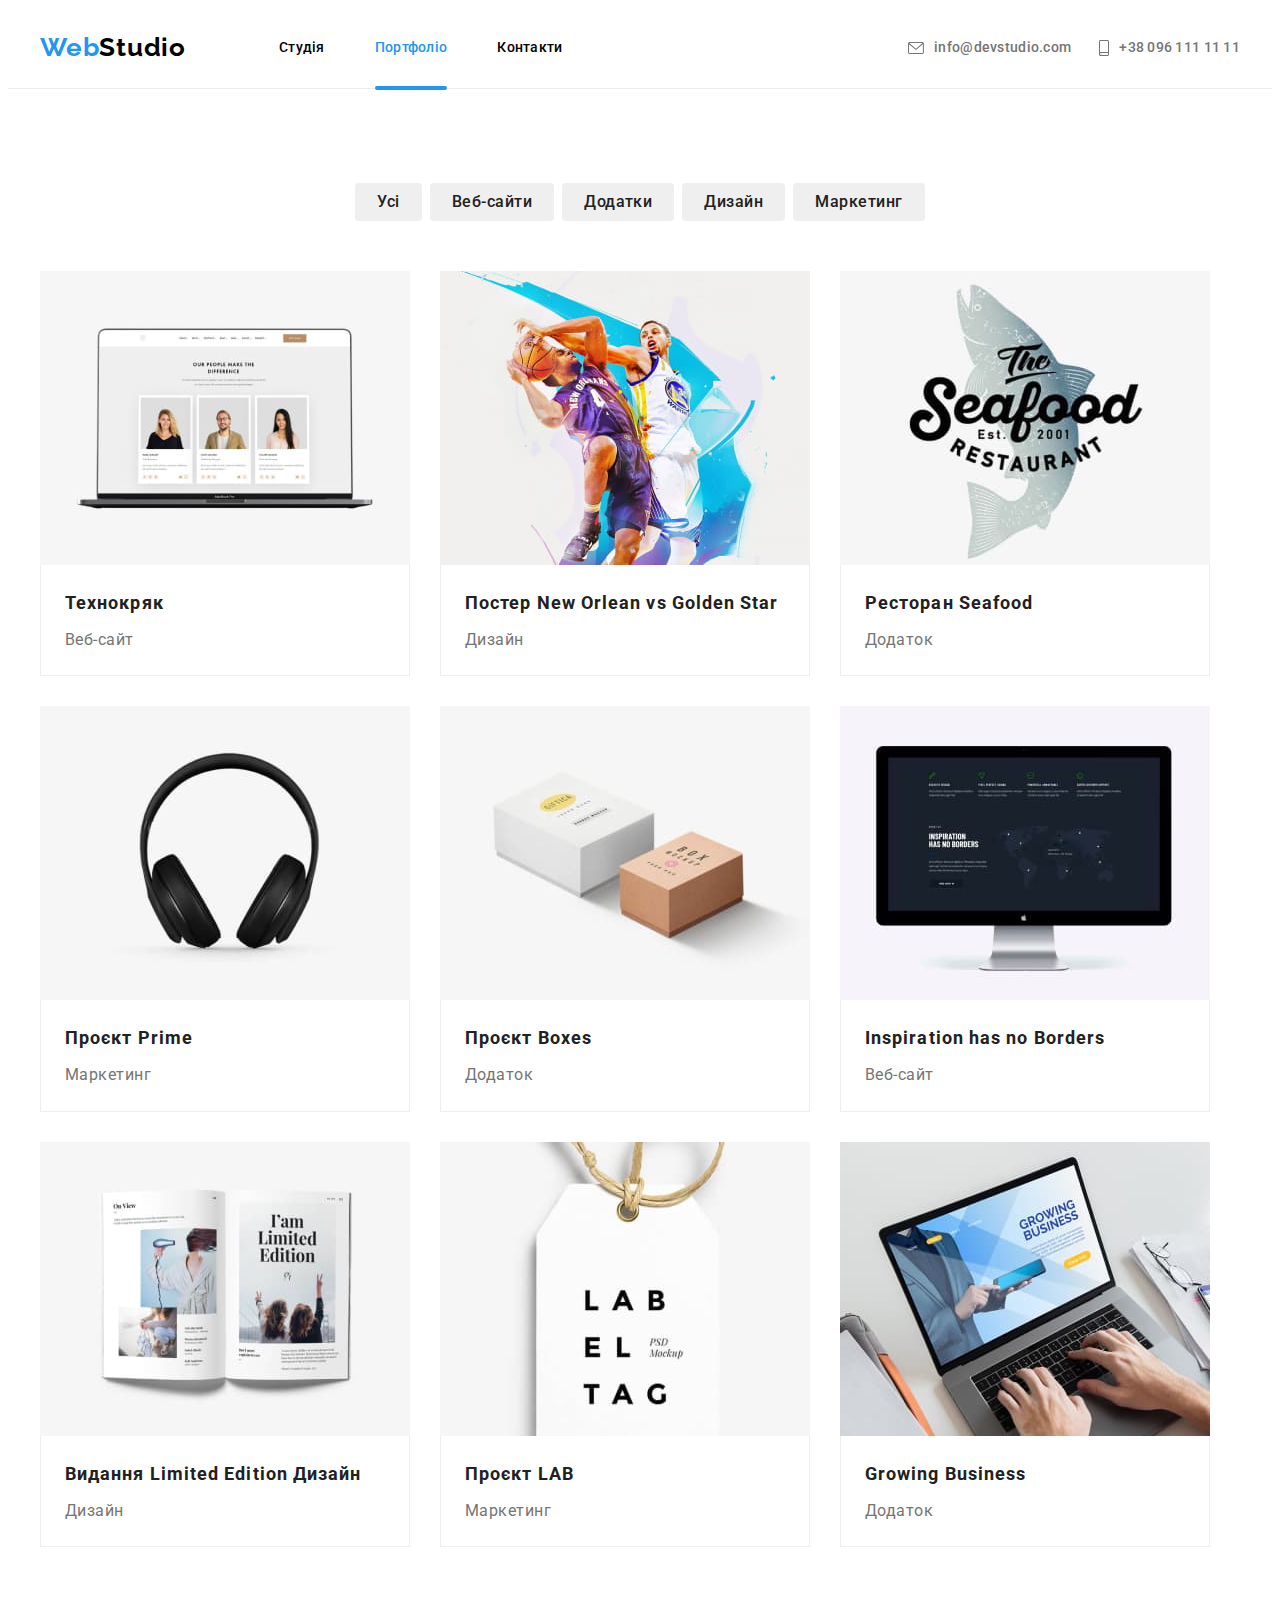
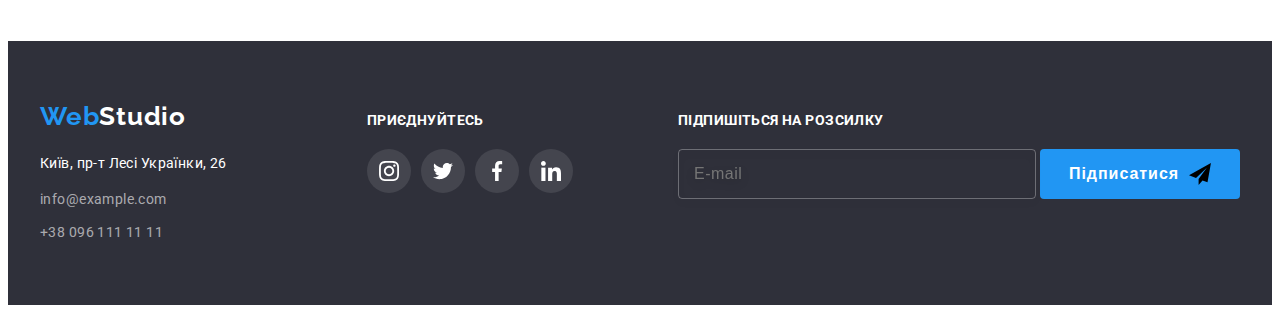
==== commit 1f886274: "update" ====
--- a/portfolio.html
+++ b/portfolio.html
@@ -214,7 +214,7 @@
             >
           </li>
           <li class="footer__item">
-            <a class="lfooter__link" href="tel:+380961111111">+38 096 111 11 11</a>
+            <a class="footer__link" href="tel:+380961111111">+38 096 111 11 11</a>
         </li>
           </ul>
              </ul>
--- a/css/styles.css
+++ b/css/styles.css
@@ -133,10 +133,16 @@
     color: #2196f3;
 }
 
+.header__list-item:last-child {
+    margin-right: 0;
+}
+
  /* email_tel */
 .header__link:last-child {
     margin-right: 0;
 }
+
+
 
 .header__link {
     display: flex;
@@ -1029,17 +1035,17 @@
 letter-spacing: 0.06em;
 } */
 
-
+/* 
 .subscription-icon {
     fill: #fff;
     margin-left: 10px;
-}
+} */
 
 /* Portfolio */
   /* top-line */
 
 
-.list-item1:last-child {
+.header__list-item:last-child {
     margin-right: 0;
 }
 
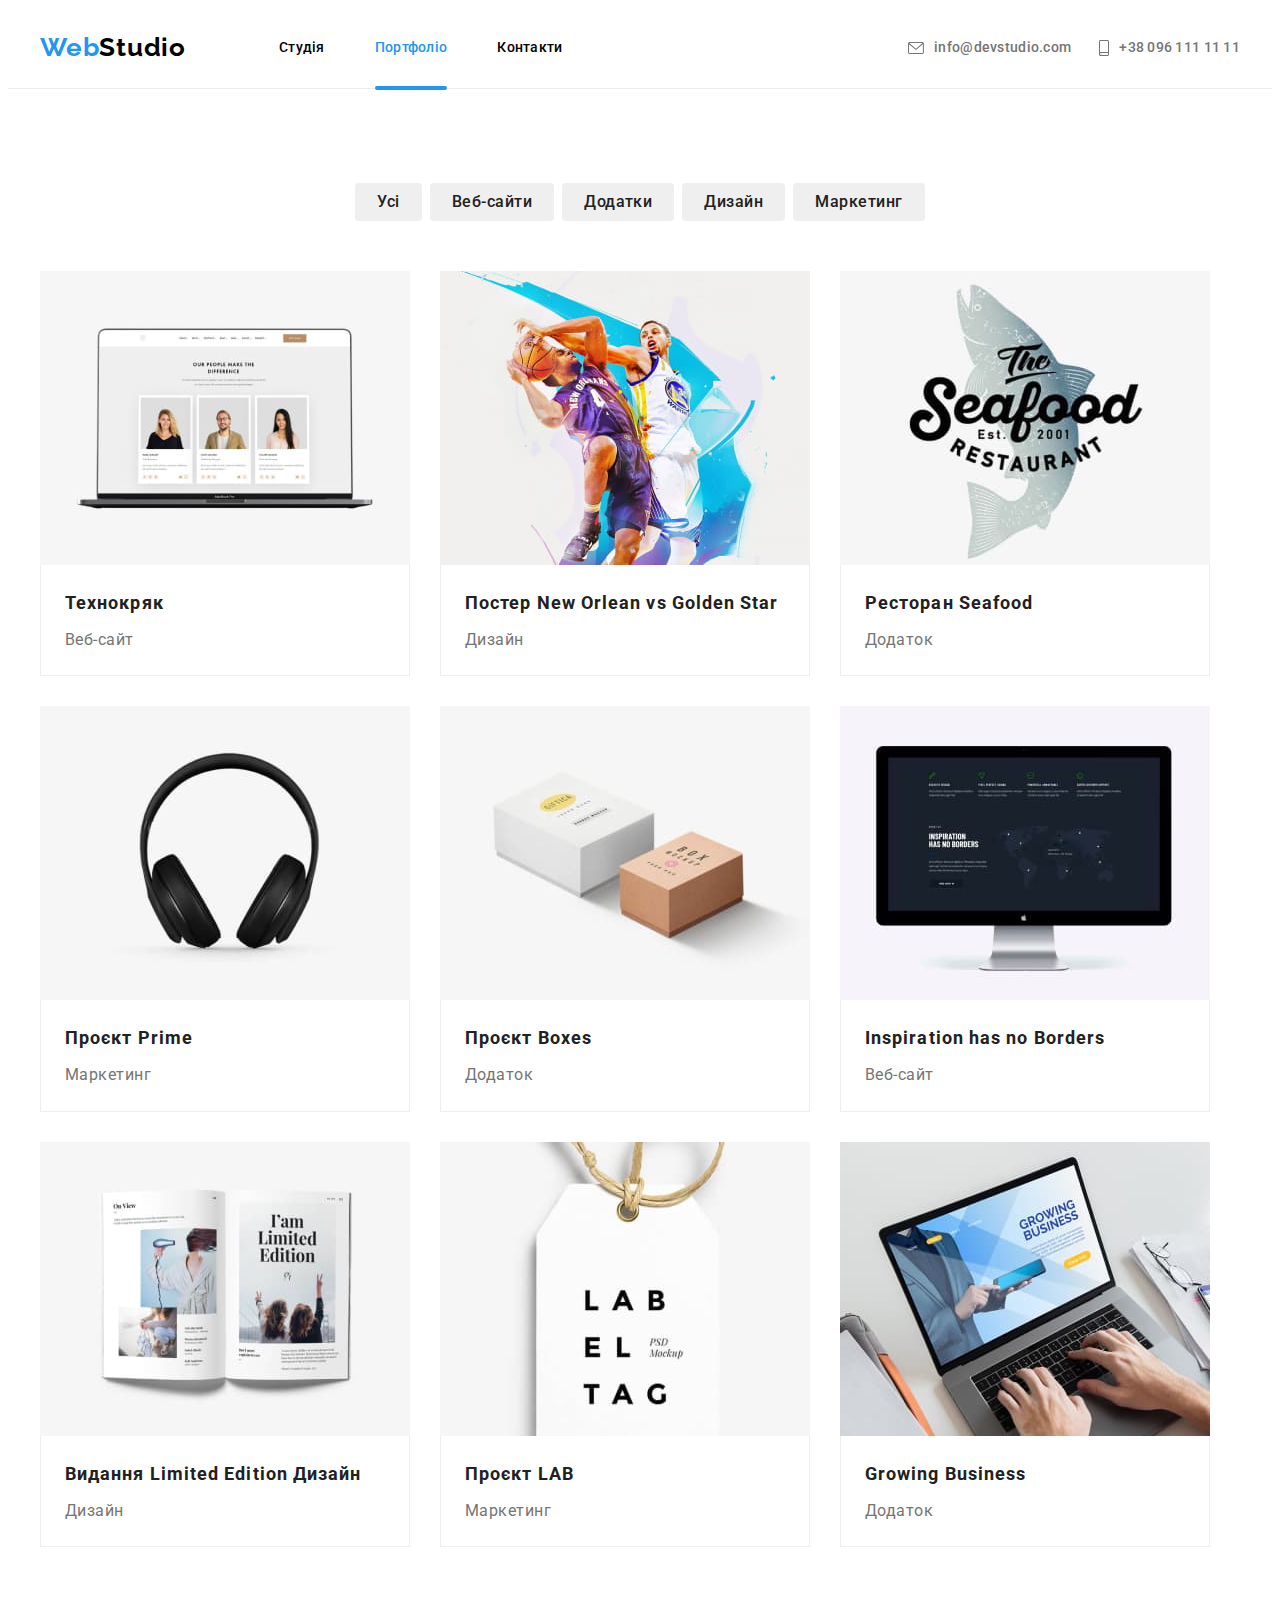
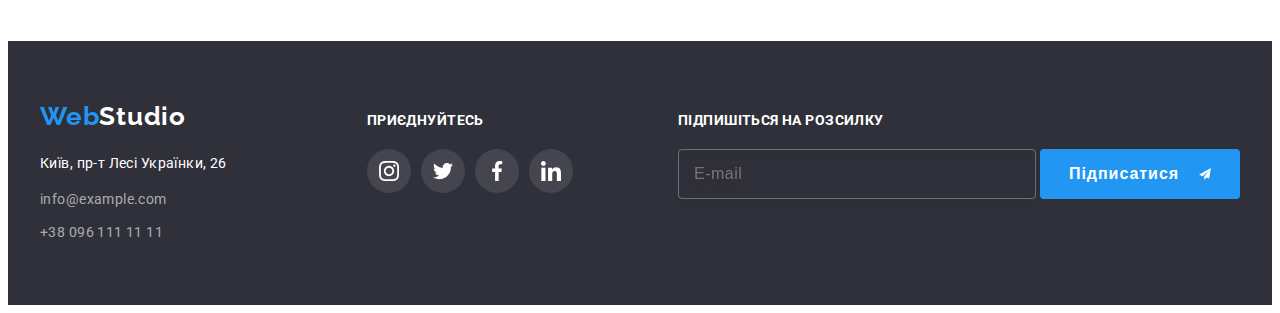
==== commit 4d1f6f3f: "update" ====
--- a/portfolio.html
+++ b/portfolio.html
@@ -51,7 +51,7 @@
         <section class=" section">
             <div class="container main-container">
               <h1 class="visually-hidden">"title</h1>           
-                <ul class="main__button">
+                <ul class="main__button group">
                     <li><button class="button__item" type="button">Усі</button></li>
                     <li><button class="button__item" type="button"> Веб-сайти</button></li>
                     <li><button class="button__item" type="button">Додатки</button></li>
@@ -61,136 +61,136 @@
             
 <!--Projects-->
                <ul class="project">
-                <li class="list-item2">
-                    <a class="project-img" href="">
+                <li class="project__list">
+                    <a class="project__img" href="">
                       <div class="project-thumb">
-                        <img src="./images/img5.jpg" alt="photo5" width="370" height="295"/>
+                        <img class="project__img" src="./images/img5.jpg" alt="photo5" width="370" height="295"/>
                         <div class="overlay">
                           <p class="overlay-text">Ресурс пропонує комплексні пропозиції з різним рівнем функціоналу та сервісів. Все це дозволить відвідувачу отримати вичерпні відомості про компанію чи приватну особу.</p>
                         </div>
                       </div>
                     <div class="project-title">   
-                        <h2 class="project-title-item">Технокряк</h2>
+                        <h2 class="project-title__item">Технокряк</h2>
                         <p class="text">Веб-сайт</p>
                     </div>
                     </a>
                 </li>
 
-                <li class="list-item2">
-                    <a class="project-img" href="">                      
+                <li class="project__list">
+                    <a class="project__img" href="">                      
                       <div class="project-thumb">
-                        <img src="./images/img6.jpg" alt="photo6" width="370" height="295"/>
-                        <div class="overlay">
-                          <p class="overlay-text">Ресурс пропонує комплексні пропозиції з різним рівнем функціоналу та сервісів. Все це дозволить відвідувачу отримати вичерпні відомості про компанію чи приватну особу.</p>
-                        </div>
-                      </div>
-                      <div class="project-title">  
-                    <h2 class="project-title-item" lang="en">Постер New Orlean vs Golden Star</h2>
+                        <img class="project__img" src="./images/img6.jpg" alt="photo6" width="370" height="295"/>
+                        <div class="overlay">
+                          <p class="overlay-text">Ресурс пропонує комплексні пропозиції з різним рівнем функціоналу та сервісів. Все це дозволить відвідувачу отримати вичерпні відомості про компанію чи приватну особу.</p>
+                        </div>
+                      </div>
+                      <div class="project-title">  
+                    <h2 class="project-title__item" lang="en">Постер New Orlean vs Golden Star</h2>
                     <p class="text">Дизайн</p>
                   </div>
                   </a>
                 </li>
 
-                <li class="list-item2">
-                   <a class="project-img" href="">
-                    <div class="project-thumb">
-                      <img  src="./images/img7.jpg" alt="photo7" width="370" height="295"/>
+                <li class="project__list">
+                   <a class="project__img" href="">
+                    <div class="project-thumb">
+                      <img class="project__img" src="./images/img7.jpg" alt="photo7" width="370" height="295"/>
                       <div class="overlay">
                           <p class="overlay-text">Ресурс пропонує комплексні пропозиції з різним рівнем функціоналу та сервісів. Все це дозволить відвідувачу отримати вичерпні відомості про компанію чи приватну особу.</p>
                         </div>
                       </div>
                        <div class="project-title"> 
-                    <h2 class="project-title-item" lang="en">Ресторан Seafood</h2>
+                    <h2 class="project-title__item" lang="en">Ресторан Seafood</h2>
                     <p  class="text">Додаток</p>
                   </div>
                 </a>
                 </li>
 
-                <li class="list-item2">
-                    <a class="project-img" href="">
+                <li class="project__list">
+                    <a class="project__img" href="">
                       <div class="project-thumb">
-                      <img class="project-img" src="./images/img8.jpg" alt="photo8" width="370" height="295"/>
-                      <div class="overlay">
-                          <p class="overlay-text">Ресурс пропонує комплексні пропозиції з різним рівнем функціоналу та сервісів. Все це дозволить відвідувачу отримати вичерпні відомості про компанію чи приватну особу.</p>
-                        </div>
-                      </div>
-                      <div class="project-title">  
-                    <h2 class="project-title-item" lang="en">Проєкт Prime</h2>
+                      <img class="project__img" src="./images/img8.jpg" alt="photo8" width="370" height="295"/>
+                      <div class="overlay">
+                          <p class="overlay-text">Ресурс пропонує комплексні пропозиції з різним рівнем функціоналу та сервісів. Все це дозволить відвідувачу отримати вичерпні відомості про компанію чи приватну особу.</p>
+                        </div>
+                      </div>
+                      <div class="project-title">  
+                    <h2 class="project-title__item" lang="en">Проєкт Prime</h2>
                       <p class="text">Маркетинг</p>
                     </div>
                     </a>
                 </li>
 
-                <li class="list-item2">
-                  <a class="project-img" href="">
-                    <div class="project-thumb">
-                      <img class="project-img" src="./images/img9.jpg" alt="photo9" width="370" height="295"/>
+                <li class="project__list">
+                  <a class="project__img" href="">
+                    <div class="project-thumb">
+                      <img class="project__img" src="./images/img9.jpg" alt="photo9" width="370" height="295"/>
                       <div class="overlay">
                           <p class="overlay-text">Ресурс пропонує комплексні пропозиції з різним рівнем функціоналу та сервісів. Все це дозволить відвідувачу отримати вичерпні відомості про компанію чи приватну особу.</p>
                         </div>
                     </div>
                      <div class="project-title">  
-                    <h2 class="project-title-item" lang="en">Проєкт Boxes</h2>
+                    <h2 class="project-title__item" lang="en">Проєкт Boxes</h2>
                       <p class="text">Додаток</p>
                     </div>
                   </a>
                 </li>
 
-                <li class="list-item2">
-                  <a class="project-img" href="">
-                    <div class="project-thumb">
-                       <img src="./images/img10.jpg" alt="photo10" width="370" height="295"/>
-                        <div class="overlay">
-                          <p class="overlay-text">Ресурс пропонує комплексні пропозиції з різним рівнем функціоналу та сервісів. Все це дозволить відвідувачу отримати вичерпні відомості про компанію чи приватну особу.</p>
-                        </div>
-                      </div>
-                      <div class="project-title">  
-                    <h2 class="project-title-item" lang="en">Inspiration has no Borders</h2>
+                <li class="project__list">
+                  <a class="project__img" href="">
+                    <div class="project-thumb">
+                       <img class="project__img" src="./images/img10.jpg" alt="photo10" width="370" height="295"/>
+                        <div class="overlay">
+                          <p class="overlay-text">Ресурс пропонує комплексні пропозиції з різним рівнем функціоналу та сервісів. Все це дозволить відвідувачу отримати вичерпні відомості про компанію чи приватну особу.</p>
+                        </div>
+                      </div>
+                      <div class="project-title">  
+                    <h2 class="project-title__item" lang="en">Inspiration has no Borders</h2>
                       <p class="text">Веб-сайт</p>
                     </div>
                     </a>
                 </li>
 
-                <li class="list-item2">
-                  <a class="project-img"  href="">
-                    <div class="project-thumb">
-                        <img src="./images/img11.jpg" alt="photo11" width="370" height="295"/>
-                        <div class="overlay">
-                          <p class="overlay-text">Ресурс пропонує комплексні пропозиції з різним рівнем функціоналу та сервісів. Все це дозволить відвідувачу отримати вичерпні відомості про компанію чи приватну особу.</p>
-                        </div>
-                    </div>
-                      <div class="project-title">  
-                    <h2 class="project-title-item" lang="en">Видання Limited Edition Дизайн</h2>
+                <li class="project__list">
+                  <a class="project__img"  href="">
+                    <div class="project-thumb">
+                        <img class="project__img" src="./images/img11.jpg" alt="photo11" width="370" height="295"/>
+                        <div class="overlay">
+                          <p class="overlay-text">Ресурс пропонує комплексні пропозиції з різним рівнем функціоналу та сервісів. Все це дозволить відвідувачу отримати вичерпні відомості про компанію чи приватну особу.</p>
+                        </div>
+                    </div>
+                      <div class="project-title">  
+                    <h2 class="project-title__item" lang="en">Видання Limited Edition Дизайн</h2>
                       <p class="text">Дизайн</p>
                     </div>
                     </a>
                 </li>
 
-                <li class="list-item2">
-                  <a class="project-img"  href="">
-                    <div class="project-thumb">
-                      <img class="project-img" src="./images/img12.jpg" alt="photo12" width="370" height="295"/>
+                <li class="project__list">
+                  <a class="project__img"  href="">
+                    <div class="project-thumb">
+                      <img class="project__img" src="./images/img12.jpg" alt="photo12" width="370" height="295"/>
                         <div class="overlay">
                           <p class="overlay-text">Ресурс пропонує комплексні пропозиції з різним рівнем функціоналу та сервісів. Все це дозволить відвідувачу отримати вичерпні відомості про компанію чи приватну особу.</p>
                         </div>
                     </div>
                      <div class="project-title">   
-                    <h2 class="project-title-item" lang="en">Проєкт LAB</h2>
+                    <h2 class="project-title__item" lang="en">Проєкт LAB</h2>
                       <p class="text">Маркетинг</p>
                     </div>
                     </a>
                 </li>
 
-                <li class="list-item2">
-                  <a class="project-img"  href="">
-                    <div class="project-thumb">
-                      <img class="project-img" src="./images/img13.jpg" alt="photo13" width="370" height="295"/>
+                <li class="project__list">
+                  <a class="project__img"  href="">
+                    <div class="project-thumb">
+                      <img class="project__img" src="./images/img13.jpg" alt="photo13" width="370" height="295"/>
                       <div class="overlay">
                           <p class="overlay-text">Ресурс пропонує комплексні пропозиції з різним рівнем функціоналу та сервісів. Все це дозволить відвідувачу отримати вичерпні відомості про компанію чи приватну особу.</p>
                         </div>
                     </div>
                      <div class="project-title">   
-                    <h2 class="project-title-item" lang="en">Growing Business</h2>
+                    <h2 class="project-title__item" lang="en">Growing Business</h2>
                       <p class="text">Додаток</p>
                      </div>  
                     </a> 
--- a/css/main.min.css
+++ b/css/main.min.css
@@ -1 +1 @@
-.visually-hidden{position:absolute;width:1px;height:1px;margin:-1px;border:0;padding:0;white-space:nowrap;-webkit-clip-path:inset(100%);clip-path:inset(100%);clip:rect(0 0 0 0);overflow:hidden}.link{text-decoration:none;color:currentColor}.list{list-style:none;margin:0;padding:0}img{display:block;width:100%;height:auto}ul{list-style-type:none;margin:0;padding:0}body{font-family:"Roboto",sans-serif}li{text-decoration:none}.section{padding-top:94px;padding-bottom:94px}.container{width:1200px;padding-left:15px;padding-right:15px;margin-left:auto;margin-right:auto}.header{border-bottom:1px solid #ececec;text-align:center}.header__container,.header__top,.header__list{display:-webkit-box;display:-ms-flexbox;display:flex;-webkit-box-align:center;-ms-flex-align:center;align-items:center}.header__list{gap:50px;margin:0;margin-right:auto}.header__group{display:-webkit-box;display:-ms-flexbox;display:flex;gap:28px;padding-left:0;margin-left:auto;-webkit-box-pack:end;-ms-flex-pack:end;justify-content:flex-end;color:#757575}.header__list-item{display:block;padding-top:32px;padding-bottom:32px;margin-left:auto;font-weight:500;font-size:14px;line-height:1.14;color:#000;letter-spacing:.02em;text-decoration:none;-webkit-transition-property:color;transition-property:color;-webkit-transition-duration:250ms;transition-duration:250ms;-webkit-transition-timing-function:cubic-bezier(0.4, 0, 0.2, 1);transition-timing-function:cubic-bezier(0.4, 0, 0.2, 1);position:relative}.header__list-item:hover,.header__list-item:focus{color:#2196f3}.header__list-item--current::after{content:"";position:absolute;left:0;bottom:-2%;display:block;width:100%;height:4px;border-radius:2px;background-color:#2196f3}.header__list-item--current{color:#2196f3}.header__link:last-child{margin-right:0}.header__link{display:-webkit-box;display:-ms-flexbox;display:flex;-ms-flex-line-pack:center;align-content:center;gap:10px;padding-top:32px;padding-bottom:32px;-webkit-box-align:center;-ms-flex-align:center;align-items:center;-webkit-box-pack:center;-ms-flex-pack:center;justify-content:center;font-weight:500;font-size:14px;line-height:1.1;letter-spacing:.02em;color:#757575;text-decoration:none;-webkit-transition-property:color;transition-property:color;-webkit-transition-duration:250ms;transition-duration:250ms;-webkit-transition-timing-function:cubic-bezier(0.4, 0, 0.2, 1);transition-timing-function:cubic-bezier(0.4, 0, 0.2, 1);position:relative}.header__link:hover,.header__link:focus{color:#2196f3}.header__icon-envelope{width:16px;height:12px;fill:currentColor}.header__icon-smartphone{width:10px;height:16px;fill:currentColor}.hero{display:block;padding-top:200px;padding-bottom:200px;gap:30px;width:696px;z-index:100}.hero-main{padding-top:200px;padding-bottom:200px;max-width:1600px;height:600px;margin-left:auto;margin-right:auto;background:#2f303a;background:-webkit-gradient(linear, left top, left bottom, from(rgba(47, 48, 58, 0.4)), to(rgba(47, 48, 58, 0.4))),url(../images/Fon.jpg);background:linear-gradient(rgba(47, 48, 58, 0.4), rgba(47, 48, 58, 0.4)),url(../images/Fon.jpg);background-size:cover;-webkit-box-sizing:border-box;box-sizing:border-box;text-align:center}.hero__title{width:696px;margin:auto;margin-bottom:30px;color:#fff;text-align:center;font-weight:900;font-size:44px;line-height:1.4;letter-spacing:.06em;text-transform:uppercase}.features__container{margin-left:auto}.features-list:last-child{margin-right:0}.features__list{display:-webkit-box;display:-ms-flexbox;display:flex;margin-right:30px;-ms-flex-wrap:nowrap;flex-wrap:nowrap;padding-left:0}.features__item:last-child{margin-right:0}.features__item{width:270px;margin-right:30px}.group__features{display:-webkit-box;display:-ms-flexbox;display:flex;-webkit-box-align:center;-ms-flex-align:center;align-items:center;margin-bottom:30px;height:120px;background-color:#f5f4fa;-webkit-box-pack:center;-ms-flex-pack:center;justify-content:center}.group__features-icon{width:70px;height:70px}h3{margin:0;margin-bottom:12px}.features__title{font-weight:700;font-size:14px;line-height:1.2;letter-spacing:.03em;color:#212121}.text1{margin:0;font-size:14px;line-height:1.7;letter-spacing:.03em;color:#757575}.work{padding-top:0}.work__title{margin-top:0;margin-bottom:50px;font-weight:700;font-size:36px;line-height:1.1;letter-spacing:.03em;color:#212121;text-align:center}.work__list{display:-webkit-box;display:-ms-flexbox;display:flex;padding-left:0;background:#fff;border-radius:0px 0px 4px 4px}.work__item:last-child{margin-right:0}.work__item{margin-right:30px}.work-thumb{position:relative}.overlay-work{position:absolute;bottom:0;left:0;width:100%;height:70px;background:rgba(47,48,58,.8);color:#fff;display:-webkit-box;display:-ms-flexbox;display:flex;-webkit-box-align:center;-ms-flex-align:center;align-items:center;-webkit-box-pack:center;-ms-flex-pack:center;justify-content:center;font-weight:700;font-size:14px;line-height:1.14;letter-spacing:.03em;text-transform:uppercase}.overlay-work__text{margin:0}.team{background-color:#f5f4fa;border-radius:4px}.team__list{display:-webkit-box;display:-ms-flexbox;display:flex;padding-left:0;gap:30px}.team__item{display:block;padding:0;background:#fff;-webkit-box-shadow:0px 1px 3px rgba(0,0,0,.12),0px 1px 1px rgba(0,0,0,.14),0px 2px 1px rgba(0,0,0,.2);box-shadow:0px 1px 3px rgba(0,0,0,.12),0px 1px 1px rgba(0,0,0,.14),0px 2px 1px rgba(0,0,0,.2);border-radius:0px 0px 4px 4px}.team__title{margin-top:0;margin-bottom:50px;font-weight:700;font-size:36px;line-height:1.2;letter-spacing:.03em;color:#212121;text-align:center}.team__item,.team__img{background:url(4853.jpg);border-radius:0px}.team-subject{padding-top:30px;padding-bottom:30px}.team-subject__item{margin-bottom:10px;font-weight:500;font-size:16px;line-height:1.1;letter-spacing:.03em;color:#212121;text-align:center}.team__text{margin-top:0;margin-bottom:16px;line-height:1.2;letter-spacing:.03em;color:#757575;text-align:center}.section__title{margin-top:0;margin-bottom:50px;font-weight:700;font-size:36px;line-height:1.2;letter-spacing:.03em;color:#212121;text-align:center}.client__list{display:-webkit-box;display:-ms-flexbox;display:flex;gap:30px;-webkit-transition-duration:250ms;transition-duration:250ms;-webkit-transition-timing-function:cubic-bezier(0.4, 0, 0.2, 1);transition-timing-function:cubic-bezier(0.4, 0, 0.2, 1)}.client__list:hover,.client__list:focus{outline:0;border-color:#2196f3;color:#2196f3}.client__item{width:170px;height:92px}.client__link{display:-webkit-box;display:-ms-flexbox;display:flex;-webkit-box-align:center;-ms-flex-align:center;align-items:center;-webkit-box-pack:center;-ms-flex-pack:center;justify-content:center;border:1px solid #afb1b8;color:#afb1b8;border-radius:4px;width:100%;height:100%;-webkit-transition-property:border-color,color;transition-property:border-color,color;-webkit-transition-duration:250ms;transition-duration:250ms;-webkit-transition-timing-function:cubic-bezier(0.4, 0, 0.2, 1);transition-timing-function:cubic-bezier(0.4, 0, 0.2, 1)}.client__link:hover,.client__link:focus{outline:0;border-color:#2196f3;color:#2196f3}.client__icon{background-repeat:no-repeat;-ms-flex-line-pack:center;align-content:center;width:106px;height:60px;fill:currentColor}.logo{display:block;padding-top:24px;padding-bottom:25px;margin-right:93px;font-family:"Raleway",sans-serif;text-decoration:none;font-weight:700;font-size:26px;line-height:1.2;color:#2196f3;letter-spacing:.03em}.logo__dark{color:#000}.logo2{display:block;font-family:"Raleway";font-style:normal;font-weight:700;font-size:26px;line-height:1.19px;letter-spacing:.03em;color:#2196f3;text-decoration:none;margin-bottom:20px}.logo__white{font-weight:700;font-size:26px;line-height:1.2;letter-spacing:.03em;color:#fff}.backdrop{position:fixed;top:0;left:0;width:100%;height:100%;background:rgba(0,0,0,.2);z-index:1000;opacity:1;-webkit-transform:translateY(0%);transform:translateY(0%);visibility:visible;-webkit-transition:opacity 500ms linear,visibility 500ms linear,-webkit-transform 500ms linear;transition:opacity 500ms linear,visibility 500ms linear,-webkit-transform 500ms linear;transition:opacity 500ms linear,visibility 500ms linear,transform 500ms linear;transition:opacity 500ms linear,visibility 500ms linear,transform 500ms linear,-webkit-transform 500ms linear}.backdrop.is-hidden{visibility:0;opacity:none;pointer-events:hidden;-webkit-transform:translateY(-100%);transform:translateY(-100%)}.modal{position:absolute;top:50%;left:50%;-webkit-transform:translate(-50%, -50%);transform:translate(-50%, -50%);padding:40px;width:528px;height:581px;background-color:#fff;border-radius:4px}.modal__btn{position:absolute;top:8px;right:8px;width:30px;height:30px;padding:0;display:-webkit-box;display:-ms-flexbox;display:flex;-webkit-box-align:center;-ms-flex-align:center;align-items:center;-webkit-box-pack:center;-ms-flex-pack:center;justify-content:center;background:#fff;border:1px solid rgba(0,0,0,.1);border-radius:50%;cursor:pointer;-webkit-transition:color 250ms cubic-bezier(0.4, 0, 0.2, 1),background-color 250ms cubic-bezier(0.4, 0, 0.2, 1);transition:color 250ms cubic-bezier(0.4, 0, 0.2, 1),background-color 250ms cubic-bezier(0.4, 0, 0.2, 1)}.modal__icon{fill:currentColor}.modal__icon:hover,.modal__icon:focus{fill:#2196f3}.content-register__title{display:block;text-align:center;margin-bottom:12px;font-weight:700;font-size:20px;line-height:1.15;letter-spacing:.03em;color:#212121}.register-form-group{margin-bottom:20px;width:448px;height:342px}.register-form-group__field{position:relative;display:block;text-align:start}.register-form-group__field:not(:last-child){margin-bottom:10px}.register-form-group__label{display:block;font-size:12px;line-height:1.16;letter-spacing:.01em;margin-bottom:4px;color:#757575}.register-form-group__input{width:100%;height:40px;border:1px solid rgba(33,33,33,.2);border-radius:4px;padding-right:30px;padding-left:30px;outline:rgba(0,0,0,0);-webkit-transition-property:border fill;transition-property:border fill;-webkit-transition-duration:250ms;transition-duration:250ms;-webkit-transition-timing-function:cubic-bezier(0.4, 0, 0.2, 1);transition-timing-function:cubic-bezier(0.4, 0, 0.2, 1)}.register-form-group__input:hover,.register-form-group__input:focus{border-color:#2196f3}.register-form-group__icon{position:absolute;bottom:0;left:12px;-webkit-transform:translateY(-65%);transform:translateY(-65%);fill:currentColor;-webkit-transition-property:fill;transition-property:fill;-webkit-transition-duration:250ms;transition-duration:250ms;-webkit-transition-timing-function:cubic-bezier(0.4, 0, 0.2, 1);transition-timing-function:cubic-bezier(0.4, 0, 0.2, 1)}.register-form-group__input:focus+.register-form-group__icon,.register-form-group__input:hover+.register-form-group__icon{fill:#2196f3}.register-form-group__input::-webkit-input-placeholder{opacity:0}.register-form-group__input::-moz-placeholder{opacity:0}.register-form-group__input:-ms-input-placeholder{opacity:0}.register-form-group__input::-ms-input-placeholder{opacity:0}.register-form-group__input::placeholder{opacity:0}textarea{resize:none}.register-form-group__message{width:448px;height:120px;padding:12px 16px;border:1px solid rgba(33,33,33,.2);border-radius:4px;-webkit-transition:border-color;transition:border-color;outline:none;font-weight:400;font-size:12px;line-height:1.16;letter-spacing:.01em;color:rgba(117,117,117,.5)}.register-form-group__message:focus,.register-form-group__message:hover{border-color:#2196f3;color:#000;-webkit-transition-duration:250ms;transition-duration:250ms;-webkit-transition-timing-function:cubic-bezier(0.4, 0, 0.2, 1);transition-timing-function:cubic-bezier(0.4, 0, 0.2, 1)}.register-form-group__agrement{display:-webkit-box;display:-ms-flexbox;display:flex;-webkit-box-align:center;-ms-flex-align:center;align-items:center;-webkit-box-pack:center;-ms-flex-pack:center;justify-content:center;margin-bottom:30px;gap:8px}.icon-unchecked{opacity:1;-webkit-transition-duration:250ms;transition-duration:250ms;-webkit-transition-timing-function:cubic-bezier(0.4, 0, 0.2, 1);transition-timing-function:cubic-bezier(0.4, 0, 0.2, 1)}.register-form-group__checkbox:checked+.register-form-group__icons .icon-unchecked{opacity:0}.icon-checked{opacity:0;fill:#2196f3;-webkit-transition-duration:250ms;transition-duration:250ms;-webkit-transition-timing-function:cubic-bezier(0.4, 0, 0.2, 1);transition-timing-function:cubic-bezier(0.4, 0, 0.2, 1)}.register-form-group__checkbox:checked+.register-form-group__icons .icon-checked{opacity:1}.register-form__btn{display:block;margin:0 auto;padding:10px 52px;background-color:#2196f3;border:0;border-radius:4px;color:#fff;font-weight:700;font-size:16px;line-height:1.18;letter-spacing:.06em}.register-form__desc{font-weight:400;font-size:14px;line-height:1.7;letter-spacing:.03em;color:#757575;-webkit-user-select:none;-moz-user-select:none;-ms-user-select:none;user-select:none}.register-form__link{color:#2196f3}.button{width:216px;min-height:50px;margin:0px;padding:0px;border:none;cursor:pointer;background-color:#2196f3;color:#fff;font-weight:700;font-family:inherit;border-radius:4px;text-align:center;-webkit-transition-duration:250ms;transition-duration:250ms;-webkit-transition-timing-function:cubic-bezier(0.4, 0, 0.2, 1);transition-timing-function:cubic-bezier(0.4, 0, 0.2, 1)}.button:hover{background-color:#188ce8}.button,.text-button{color:#fff;font-size:16px;line-height:1.8;letter-spacing:.06em}.subscription-footer__button{display:-webkit-inline-box;display:-ms-inline-flexbox;display:inline-flex;-webkit-box-align:center;-ms-flex-align:center;align-items:center;text-align:center;width:200px;height:50px;margin:0;padding:10px 29px;gap:10px;color:#fff;background-color:#2196f3;border-radius:4px;border:0;font-weight:700;font-size:16px;line-height:1.9;letter-spacing:.06em;cursor:pointer}.main__button-item{padding:6px 22px;border-radius:4px;font-family:inherit;font-weight:500;font-size:16px;line-height:1.6;letter-spacing:.03em;color:#212121;cursor:pointer;border:none;-webkit-transition-property:background-color,color,-webkit-box-shadow;transition-property:background-color,color,-webkit-box-shadow;transition-property:background-color,color,box-shadow;transition-property:background-color,color,box-shadow,-webkit-box-shadow;-webkit-transition-duration:250ms;transition-duration:250ms;-webkit-transition-timing-function:cubic-bezier(0.4, 0, 0.2, 1);transition-timing-function:cubic-bezier(0.4, 0, 0.2, 1)}.main__button-item:focus,.main__button-item:hover,.main__button-item:active{outline:0;background-color:#2196f3;color:#fff;-webkit-box-shadow:0px 3px 1px rgba(0,0,0,.1),0px 1px 2px rgba(0,0,0,.08),0px 2px 2px rgba(0,0,0,.12);box-shadow:0px 3px 1px rgba(0,0,0,.1),0px 1px 2px rgba(0,0,0,.08),0px 2px 2px rgba(0,0,0,.12)}.social{display:-webkit-box;display:-ms-flexbox;display:flex;gap:10px;-webkit-box-pack:center;-ms-flex-pack:center;justify-content:center}.social__link{display:-webkit-box;display:-ms-flexbox;display:flex;-webkit-box-align:center;-ms-flex-align:center;align-items:center;-webkit-box-pack:center;-ms-flex-pack:center;justify-content:center;width:100%;height:100%;border-radius:50%;-webkit-transition-property:color,background-color;transition-property:color,background-color;-webkit-transition-duration:250ms;transition-duration:250ms;-webkit-transition-timing-function:cubic-bezier(0.4, 0, 0.2, 1);transition-timing-function:cubic-bezier(0.4, 0, 0.2, 1)}.social__link:hover,.social__link:focus{outline:0;color:#fff;background-color:#2196f3}.social__item{color:#afb1b8}.social-link{color:#afb1b8}.social__icon{width:20px;height:20px;fill:currentColor}.social{display:-webkit-box;display:-ms-flexbox;display:flex;gap:10px}.social-footer{margin-right:auto}.social-footer__group{display:-webkit-box;display:-ms-flexbox;display:flex;gap:10px}.social__item{width:44px;height:44px;border-radius:50%}.social__link{display:-webkit-box;display:-ms-flexbox;display:flex;color:#fff;-webkit-box-align:center;-ms-flex-align:center;align-items:center;-webkit-box-pack:center;-ms-flex-pack:center;justify-content:center;width:100%;height:100%;border-radius:50%;background-color:rgba(255,255,255,.1);-webkit-transition-property:background-color;transition-property:background-color;-webkit-transition-duration:250ms;transition-duration:250ms;-webkit-transition-timing-function:cubic-bezier(0.4, 0, 0.2, 1);transition-timing-function:cubic-bezier(0.4, 0, 0.2, 1)}.social__link:hover,.social__link:focus{color:#fff;background-color:#2196f3;outline:0}.social__icon{fill:currentColor}.footer{padding-top:60px;padding-bottom:60px;background-color:#2f303a}.contact-footer{display:inline}.addres{margin-top:0;margin-bottom:12px;font-style:normal;font-size:14px;line-height:1.7;letter-spacing:.03em;color:#fff}.footer__list .social-link-footer{display:-webkit-box;display:-ms-flexbox;display:flex;margin:0;padding:0}.footer__item:not(:last-child){margin-bottom:9px}.footer__link{font-style:normal;font-size:14px;line-height:1.7;letter-spacing:.03em;color:rgba(255,255,255,.6);text-decoration:none;-webkit-transition-property:color;transition-property:color;-webkit-transition-duration:250ms;transition-duration:250ms;-webkit-transition-timing-function:cubic-bezier(0.4, 0, 0.2, 1);transition-timing-function:cubic-bezier(0.4, 0, 0.2, 1)}.footer__link:hover{color:#2196f3}.footer__link:focus{color:#fff}.container__footer{display:-webkit-box;display:-ms-flexbox;display:flex;-webkit-box-align:baseline;-ms-flex-align:baseline;align-items:baseline}.contact__footer{margin-right:70px}.footer__content{margin:0;margin-bottom:20px;font-weight:700;font-size:14px;line-height:1.14;letter-spacing:.03em;text-transform:uppercase;color:#fff}.subscription-footer{display:inline-block}.content-footer__title{margin:0;margin-bottom:20px;font-weight:700;font-size:14px;line-height:1.14;letter-spacing:.03em;text-transform:uppercase;color:#fff}.subscription-footer__mail{width:358px;height:50px;padding:15px;background-color:inherit;border:1px solid rgba(255,255,255,.3);-webkit-filter:drop-shadow(0px 4px 4px rgba(0, 0, 0, 0.15));filter:drop-shadow(0px 4px 4px rgba(0, 0, 0, 0.15));border-radius:4px;-webkit-box-sizing:border-box;box-sizing:border-box;cursor:pointer;-webkit-transition-property:border;transition-property:border;-webkit-transition-duration:250ms;transition-duration:250ms;-webkit-transition-timing-function:cubic-bezier(0.4, 0, 0.2, 1);transition-timing-function:cubic-bezier(0.4, 0, 0.2, 1);font-weight:400;font-size:16px;line-height:1.25;letter-spacing:.03em;color:rgba(255,255,255,.6)}/*# sourceMappingURL=main.min.css.map */+.visually-hidden{position:absolute;width:1px;height:1px;margin:-1px;border:0;padding:0;white-space:nowrap;-webkit-clip-path:inset(100%);clip-path:inset(100%);clip:rect(0 0 0 0);overflow:hidden}.link{text-decoration:none;color:currentColor}.list{list-style:none;margin:0;padding:0}img{display:block;width:100%;height:auto}ul{list-style-type:none;margin:0;padding:0}body{font-family:"Roboto",sans-serif}li{text-decoration:none}.section{padding-top:94px;padding-bottom:94px}.container{width:1200px;padding-left:15px;padding-right:15px;margin-left:auto;margin-right:auto}.hero{display:block;padding-top:200px;padding-bottom:200px;gap:30px;width:696px;z-index:100}.hero-main{padding-top:200px;padding-bottom:200px;max-width:1600px;height:600px;margin-left:auto;margin-right:auto;background:#2f303a;background:-webkit-gradient(linear, left top, left bottom, from(rgba(47, 48, 58, 0.4)), to(rgba(47, 48, 58, 0.4))),url(../images/Fon.jpg);background:linear-gradient(rgba(47, 48, 58, 0.4), rgba(47, 48, 58, 0.4)),url(../images/Fon.jpg);background-size:cover;-webkit-box-sizing:border-box;box-sizing:border-box;text-align:center}.hero__title{width:696px;margin:auto;margin-bottom:30px;color:#fff;text-align:center;font-weight:900;font-size:44px;line-height:1.4;letter-spacing:.06em;text-transform:uppercase}.features__container{margin-left:auto}.features-list:last-child{margin-right:0}.features__list{display:-webkit-box;display:-ms-flexbox;display:flex;margin-right:30px;-ms-flex-wrap:nowrap;flex-wrap:nowrap;padding-left:0}.features__item:last-child{margin-right:0}.features__item{width:270px;margin-right:30px}.group__features{display:-webkit-box;display:-ms-flexbox;display:flex;-webkit-box-align:center;-ms-flex-align:center;align-items:center;margin-bottom:30px;height:120px;background-color:#f5f4fa;-webkit-box-pack:center;-ms-flex-pack:center;justify-content:center}.group__features-icon{width:70px;height:70px}h3{margin:0;margin-bottom:12px}.features__title{font-weight:700;font-size:14px;line-height:1.2;letter-spacing:.03em;color:#212121}.text1{margin:0;font-size:14px;line-height:1.7;letter-spacing:.03em;color:#757575}.work{padding-top:0}.work__title{margin-top:0;margin-bottom:50px;font-weight:700;font-size:36px;line-height:1.1;letter-spacing:.03em;color:#212121;text-align:center}.work__list{display:-webkit-box;display:-ms-flexbox;display:flex;padding-left:0;background:#fff;border-radius:0px 0px 4px 4px}.work__item:last-child{margin-right:0}.work__item{margin-right:30px}.work-thumb{position:relative}.overlay-work{position:absolute;bottom:0;left:0;width:100%;height:70px;background:rgba(47,48,58,.8);color:#fff;display:-webkit-box;display:-ms-flexbox;display:flex;-webkit-box-align:center;-ms-flex-align:center;align-items:center;-webkit-box-pack:center;-ms-flex-pack:center;justify-content:center;font-weight:700;font-size:14px;line-height:1.14;letter-spacing:.03em;text-transform:uppercase}.overlay-work__text{margin:0}.team{background-color:#f5f4fa;border-radius:4px}.team__list{display:-webkit-box;display:-ms-flexbox;display:flex;padding-left:0;gap:30px}.team__item{display:block;padding:0;background:#fff;-webkit-box-shadow:0px 1px 3px rgba(0,0,0,.12),0px 1px 1px rgba(0,0,0,.14),0px 2px 1px rgba(0,0,0,.2);box-shadow:0px 1px 3px rgba(0,0,0,.12),0px 1px 1px rgba(0,0,0,.14),0px 2px 1px rgba(0,0,0,.2);border-radius:0px 0px 4px 4px}.team__title{margin-top:0;margin-bottom:50px;font-weight:700;font-size:36px;line-height:1.2;letter-spacing:.03em;color:#212121;text-align:center}.team__item,.team__img{background:url(4853.jpg);border-radius:0px}.team-subject{padding-top:30px;padding-bottom:30px}.team-subject__item{margin-bottom:10px;font-weight:500;font-size:16px;line-height:1.1;letter-spacing:.03em;color:#212121;text-align:center}.team__text{margin-top:0;margin-bottom:16px;line-height:1.2;letter-spacing:.03em;color:#757575;text-align:center}.section__title{margin-top:0;margin-bottom:50px;font-weight:700;font-size:36px;line-height:1.2;letter-spacing:.03em;color:#212121;text-align:center}.client__list{display:-webkit-box;display:-ms-flexbox;display:flex;gap:30px;-webkit-transition-duration:250ms;transition-duration:250ms;-webkit-transition-timing-function:cubic-bezier(0.4, 0, 0.2, 1);transition-timing-function:cubic-bezier(0.4, 0, 0.2, 1)}.client__list:hover,.client__list:focus{outline:0;border-color:#2196f3;color:#2196f3}.client__item{width:170px;height:92px}.client__link{display:-webkit-box;display:-ms-flexbox;display:flex;-webkit-box-align:center;-ms-flex-align:center;align-items:center;-webkit-box-pack:center;-ms-flex-pack:center;justify-content:center;border:1px solid #afb1b8;color:#afb1b8;border-radius:4px;width:100%;height:100%;-webkit-transition-property:border-color,color;transition-property:border-color,color;-webkit-transition-duration:250ms;transition-duration:250ms;-webkit-transition-timing-function:cubic-bezier(0.4, 0, 0.2, 1);transition-timing-function:cubic-bezier(0.4, 0, 0.2, 1)}.client__link:hover,.client__link:focus{outline:0;border-color:#2196f3;color:#2196f3}.client__icon{background-repeat:no-repeat;-ms-flex-line-pack:center;align-content:center;width:106px;height:60px;fill:currentColor}.project{display:-webkit-box;display:-ms-flexbox;display:flex;-ms-flex-wrap:wrap;flex-wrap:wrap;gap:30px}.project-thumb{position:relative;overflow:hidden}.overlay{position:absolute;top:0;left:0;width:100%;height:100%;padding:63px 24px;background:rgba(33,150,243,.9);display:-webkit-box;display:-ms-flexbox;display:flex;-webkit-box-align:center;-ms-flex-align:center;align-items:center;-webkit-box-pack:center;-ms-flex-pack:center;justify-content:center;-webkit-transform:translateY(100%);transform:translateY(100%);-webkit-transition-duration:250ms;transition-duration:250ms;-webkit-transition-timing-function:cubic-bezier(0.4, 0, 0.2, 1);transition-timing-function:cubic-bezier(0.4, 0, 0.2, 1)}.overlay-text{font-weight:400;font-size:18px;line-height:1.5;letter-spacing:.03em;color:#fff}.project__list{width:370px}.project__list:hover .overlay{-webkit-transform:translateY(0);transform:translateY(0)}.project__img{display:block;text-decoration:none;-webkit-transition-property:-webkit-box-shadow;transition-property:-webkit-box-shadow;transition-property:box-shadow;transition-property:box-shadow, -webkit-box-shadow;-webkit-transition-duration:250ms;transition-duration:250ms;-webkit-transition-timing-function:cubic-bezier(0.4, 0, 0.2, 1);transition-timing-function:cubic-bezier(0.4, 0, 0.2, 1)}.project__img:focus .overlay{-webkit-transform:translateY(0);transform:translateY(0);border:1px solid #eee;-webkit-box-shadow:0px 1px 1px rgba(0,0,0,.12),0px 4px 4px rgba(0,0,0,.06),1px 4px 6px rgba(0,0,0,.16);box-shadow:0px 1px 1px rgba(0,0,0,.12),0px 4px 4px rgba(0,0,0,.06),1px 4px 6px rgba(0,0,0,.16)}.project__img:hover,.project__img:focus{border:1px solid #eee;-webkit-box-shadow:0px 1px 1px rgba(0,0,0,.12),0px 4px 4px rgba(0,0,0,.06),1px 4px 6px rgba(0,0,0,.16);box-shadow:0px 1px 1px rgba(0,0,0,.12),0px 4px 4px rgba(0,0,0,.06),1px 4px 6px rgba(0,0,0,.16)}.project-title{padding-top:20px;padding-right:24px;padding-left:24px;padding-bottom:20px;border:1px solid #eee;border-top:0}.project-title__item{margin:0;margin-bottom:4px;padding:0;font-weight:700;font-size:18px;line-height:2;letter-spacing:.06em;color:#212121}.text{padding:0;margin:0;font-size:16px;line-height:1.9;letter-spacing:.03em;color:#757575}.logo{display:block;padding-top:24px;padding-bottom:25px;margin-right:93px;font-family:"Raleway",sans-serif;text-decoration:none;font-weight:700;font-size:26px;line-height:1.2;color:#2196f3;letter-spacing:.03em}.logo__dark{color:#000}.logo2{display:block;font-family:"Raleway";font-style:normal;font-weight:700;font-size:26px;line-height:1.19px;letter-spacing:.03em;color:#2196f3;text-decoration:none;margin-bottom:20px}.logo__white{font-weight:700;font-size:26px;line-height:1.2;letter-spacing:.03em;color:#fff}.header{border-bottom:1px solid #ececec;text-align:center}.header__container,.header__top,.header__list{display:-webkit-box;display:-ms-flexbox;display:flex;-webkit-box-align:center;-ms-flex-align:center;align-items:center}.header__list{gap:50px;margin:0;margin-right:auto}.header__group{display:-webkit-box;display:-ms-flexbox;display:flex;gap:28px;padding-left:0;margin-left:auto;-webkit-box-pack:end;-ms-flex-pack:end;justify-content:flex-end;color:#757575}.header__list-item{display:block;padding-top:32px;padding-bottom:32px;margin-left:auto;font-weight:500;font-size:14px;line-height:1.14;color:#000;letter-spacing:.02em;text-decoration:none;-webkit-transition-property:color;transition-property:color;-webkit-transition-duration:250ms;transition-duration:250ms;-webkit-transition-timing-function:cubic-bezier(0.4, 0, 0.2, 1);transition-timing-function:cubic-bezier(0.4, 0, 0.2, 1);position:relative}.header__list-item:hover,.header__list-item:focus{color:#2196f3}.header__list-item--current::after{content:"";position:absolute;left:0;bottom:-2%;display:block;width:100%;height:4px;border-radius:2px;background-color:#2196f3}.header__list-item--current{color:#2196f3}.header__link:last-child{margin-right:0}.header__link{display:-webkit-box;display:-ms-flexbox;display:flex;-ms-flex-line-pack:center;align-content:center;gap:10px;padding-top:32px;padding-bottom:32px;-webkit-box-align:center;-ms-flex-align:center;align-items:center;-webkit-box-pack:center;-ms-flex-pack:center;justify-content:center;font-weight:500;font-size:14px;line-height:1.1;letter-spacing:.02em;color:#757575;text-decoration:none;-webkit-transition-property:color;transition-property:color;-webkit-transition-duration:250ms;transition-duration:250ms;-webkit-transition-timing-function:cubic-bezier(0.4, 0, 0.2, 1);transition-timing-function:cubic-bezier(0.4, 0, 0.2, 1);position:relative}.header__link:hover,.header__link:focus{color:#2196f3}.header__icon-envelope{width:16px;height:12px;fill:currentColor}.header__icon-smartphone{width:10px;height:16px;fill:currentColor}.backdrop{position:fixed;top:0;left:0;width:100%;height:100%;background:rgba(0,0,0,.2);z-index:1000;opacity:1;-webkit-transform:translateY(0%);transform:translateY(0%);visibility:visible;-webkit-transition:opacity 500ms linear,visibility 500ms linear,-webkit-transform 500ms linear;transition:opacity 500ms linear,visibility 500ms linear,-webkit-transform 500ms linear;transition:opacity 500ms linear,visibility 500ms linear,transform 500ms linear;transition:opacity 500ms linear,visibility 500ms linear,transform 500ms linear,-webkit-transform 500ms linear}.backdrop.is-hidden{visibility:0;opacity:none;pointer-events:hidden;-webkit-transform:translateY(-100%);transform:translateY(-100%)}.modal{position:absolute;top:50%;left:50%;-webkit-transform:translate(-50%, -50%);transform:translate(-50%, -50%);padding:40px;width:528px;height:581px;background-color:#fff;border-radius:4px}.modal__btn{position:absolute;top:8px;right:8px;width:30px;height:30px;padding:0;display:-webkit-box;display:-ms-flexbox;display:flex;-webkit-box-align:center;-ms-flex-align:center;align-items:center;-webkit-box-pack:center;-ms-flex-pack:center;justify-content:center;background:#fff;border:1px solid rgba(0,0,0,.1);border-radius:50%;cursor:pointer;-webkit-transition:color 250ms cubic-bezier(0.4, 0, 0.2, 1),background-color 250ms cubic-bezier(0.4, 0, 0.2, 1);transition:color 250ms cubic-bezier(0.4, 0, 0.2, 1),background-color 250ms cubic-bezier(0.4, 0, 0.2, 1)}.modal__icon{fill:currentColor}.modal__icon:hover,.modal__icon:focus{fill:#2196f3}.content-register__title{display:block;text-align:center;margin-bottom:12px;font-weight:700;font-size:20px;line-height:1.15;letter-spacing:.03em;color:#212121}.register-form-group{margin-bottom:20px;width:448px;height:342px}.register-form-group__field{position:relative;display:block;text-align:start}.register-form-group__field:not(:last-child){margin-bottom:10px}.register-form-group__label{display:block;font-size:12px;line-height:1.16;letter-spacing:.01em;margin-bottom:4px;color:#757575}.register-form-group__input{width:100%;height:40px;border:1px solid rgba(33,33,33,.2);border-radius:4px;padding-right:30px;padding-left:30px;outline:rgba(0,0,0,0);-webkit-transition-property:border fill;transition-property:border fill;-webkit-transition-duration:250ms;transition-duration:250ms;-webkit-transition-timing-function:cubic-bezier(0.4, 0, 0.2, 1);transition-timing-function:cubic-bezier(0.4, 0, 0.2, 1)}.register-form-group__input:hover,.register-form-group__input:focus{border-color:#2196f3}.register-form-group__icon{position:absolute;bottom:0;left:12px;-webkit-transform:translateY(-65%);transform:translateY(-65%);fill:currentColor;-webkit-transition-property:fill;transition-property:fill;-webkit-transition-duration:250ms;transition-duration:250ms;-webkit-transition-timing-function:cubic-bezier(0.4, 0, 0.2, 1);transition-timing-function:cubic-bezier(0.4, 0, 0.2, 1)}.register-form-group__input:focus+.register-form-group__icon,.register-form-group__input:hover+.register-form-group__icon{fill:#2196f3}.register-form-group__input::-webkit-input-placeholder{opacity:0}.register-form-group__input::-moz-placeholder{opacity:0}.register-form-group__input:-ms-input-placeholder{opacity:0}.register-form-group__input::-ms-input-placeholder{opacity:0}.register-form-group__input::placeholder{opacity:0}textarea{resize:none}.register-form-group__message{width:448px;height:120px;padding:12px 16px;border:1px solid rgba(33,33,33,.2);border-radius:4px;-webkit-transition:border-color;transition:border-color;outline:none;font-weight:400;font-size:12px;line-height:1.16;letter-spacing:.01em;color:rgba(117,117,117,.5)}.register-form-group__message:focus,.register-form-group__message:hover{border-color:#2196f3;color:#000;-webkit-transition-duration:250ms;transition-duration:250ms;-webkit-transition-timing-function:cubic-bezier(0.4, 0, 0.2, 1);transition-timing-function:cubic-bezier(0.4, 0, 0.2, 1)}.register-form-group__agrement{display:-webkit-box;display:-ms-flexbox;display:flex;-webkit-box-align:center;-ms-flex-align:center;align-items:center;-webkit-box-pack:center;-ms-flex-pack:center;justify-content:center;margin-bottom:30px;gap:8px}.icon-unchecked{opacity:1;-webkit-transition-duration:250ms;transition-duration:250ms;-webkit-transition-timing-function:cubic-bezier(0.4, 0, 0.2, 1);transition-timing-function:cubic-bezier(0.4, 0, 0.2, 1)}.register-form-group__checkbox:checked+.register-form-group__icons .icon-unchecked{opacity:0}.icon-checked{opacity:0;fill:#2196f3;-webkit-transition-duration:250ms;transition-duration:250ms;-webkit-transition-timing-function:cubic-bezier(0.4, 0, 0.2, 1);transition-timing-function:cubic-bezier(0.4, 0, 0.2, 1)}.register-form-group__checkbox:checked+.register-form-group__icons .icon-checked{opacity:1}.register-form__btn{display:block;margin:0 auto;padding:10px 52px;background-color:#2196f3;border:0;border-radius:4px;color:#fff;font-weight:700;font-size:16px;line-height:1.18;letter-spacing:.06em}.register-form__desc{font-weight:400;font-size:14px;line-height:1.7;letter-spacing:.03em;color:#757575;-webkit-user-select:none;-moz-user-select:none;-ms-user-select:none;user-select:none}.register-form__link{color:#2196f3}.button{width:216px;min-height:50px;margin:0px;padding:0px;border:none;cursor:pointer;background-color:#2196f3;color:#fff;font-weight:700;font-family:inherit;border-radius:4px;text-align:center;-webkit-transition-duration:250ms;transition-duration:250ms;-webkit-transition-timing-function:cubic-bezier(0.4, 0, 0.2, 1);transition-timing-function:cubic-bezier(0.4, 0, 0.2, 1)}.button:hover{background-color:#188ce8}.button,.text-button{color:#fff;font-size:16px;line-height:1.8;letter-spacing:.06em}.subscription-footer__button{display:-webkit-inline-box;display:-ms-inline-flexbox;display:inline-flex;-webkit-box-align:center;-ms-flex-align:center;align-items:center;text-align:center;width:200px;height:50px;margin:0;padding:10px 29px;gap:10px;color:#fff;background-color:#2196f3;border-radius:4px;border:0;font-weight:700;font-size:16px;line-height:1.9;letter-spacing:.06em;cursor:pointer}.subscription-icon{fill:#fff;margin-left:10px}.social{display:-webkit-box;display:-ms-flexbox;display:flex;gap:10px;-webkit-box-pack:center;-ms-flex-pack:center;justify-content:center}.social__link-team{display:-webkit-box;display:-ms-flexbox;display:flex;-webkit-box-align:center;-ms-flex-align:center;align-items:center;-webkit-box-pack:center;-ms-flex-pack:center;justify-content:center;color:#afb1b8;width:100%;height:100%;border-radius:50%;-webkit-transition-property:color,background-color;transition-property:color,background-color;-webkit-transition-duration:250ms;transition-duration:250ms;-webkit-transition-timing-function:cubic-bezier(0.4, 0, 0.2, 1);transition-timing-function:cubic-bezier(0.4, 0, 0.2, 1)}.social__link-team:hover,.social__link-team:focus{outline:0;color:#fff;background-color:#2196f3}.social__icon{width:20px;height:20px;fill:currentColor}.social{display:-webkit-box;display:-ms-flexbox;display:flex;gap:10px}.social-footer{margin-right:auto}.social-footer__group{display:-webkit-box;display:-ms-flexbox;display:flex;gap:10px}.social__item{width:44px;height:44px;border-radius:50%}.social__link{display:-webkit-box;display:-ms-flexbox;display:flex;color:#fff;-webkit-box-align:center;-ms-flex-align:center;align-items:center;-webkit-box-pack:center;-ms-flex-pack:center;justify-content:center;width:100%;height:100%;border-radius:50%;background-color:rgba(255,255,255,.1);-webkit-transition-property:background-color;transition-property:background-color;-webkit-transition-duration:250ms;transition-duration:250ms;-webkit-transition-timing-function:cubic-bezier(0.4, 0, 0.2, 1);transition-timing-function:cubic-bezier(0.4, 0, 0.2, 1)}.social__link:hover,.social__link:focus{color:#fff;background-color:#2196f3;outline:0}.social__icon{fill:currentColor}.footer{padding-top:60px;padding-bottom:60px;background-color:#2f303a}.contact-footer{display:inline}.addres{margin-top:0;margin-bottom:12px;font-style:normal;font-size:14px;line-height:1.7;letter-spacing:.03em;color:#fff}.footer__list .social-link-footer{display:-webkit-box;display:-ms-flexbox;display:flex;margin:0;padding:0}.footer__item:not(:last-child){margin-bottom:9px}.footer__link{font-style:normal;font-size:14px;line-height:1.7;letter-spacing:.03em;color:rgba(255,255,255,.6);text-decoration:none;-webkit-transition-property:color;transition-property:color;-webkit-transition-duration:250ms;transition-duration:250ms;-webkit-transition-timing-function:cubic-bezier(0.4, 0, 0.2, 1);transition-timing-function:cubic-bezier(0.4, 0, 0.2, 1)}.footer__link:hover{color:#2196f3}.footer__link:focus{color:#fff}.container__footer{display:-webkit-box;display:-ms-flexbox;display:flex;-webkit-box-align:baseline;-ms-flex-align:baseline;align-items:baseline}.contact__footer{margin-right:70px}.footer__content{margin:0;margin-bottom:20px;font-weight:700;font-size:14px;line-height:1.14;letter-spacing:.03em;text-transform:uppercase;color:#fff}.subscription-footer{display:inline-block}.content-footer__title{margin:0;margin-bottom:20px;font-weight:700;font-size:14px;line-height:1.14;letter-spacing:.03em;text-transform:uppercase;color:#fff}.subscription-footer__mail{width:358px;height:50px;padding:15px;background-color:inherit;border:1px solid rgba(255,255,255,.3);-webkit-filter:drop-shadow(0px 4px 4px rgba(0, 0, 0, 0.15));filter:drop-shadow(0px 4px 4px rgba(0, 0, 0, 0.15));border-radius:4px;-webkit-box-sizing:border-box;box-sizing:border-box;cursor:pointer;-webkit-transition-property:border;transition-property:border;-webkit-transition-duration:250ms;transition-duration:250ms;-webkit-transition-timing-function:cubic-bezier(0.4, 0, 0.2, 1);transition-timing-function:cubic-bezier(0.4, 0, 0.2, 1);font-weight:400;font-size:16px;line-height:1.25;letter-spacing:.03em;color:rgba(255,255,255,.6)}.group{padding:0}.section-container{display:-webkit-box;display:-ms-flexbox;display:flex;width:575px;-webkit-box-pack:center;-ms-flex-pack:center;justify-content:center}.main__button{display:-webkit-box;display:-ms-flexbox;display:flex;gap:8px;-webkit-box-pack:center;-ms-flex-pack:center;justify-content:center;margin-bottom:50px}.button__item{padding:6px 22px;border-radius:4px;font-family:inherit;font-weight:500;font-size:16px;line-height:1.6;letter-spacing:.03em;color:#212121;cursor:pointer;border:none;-webkit-transition-property:background-color,color,-webkit-box-shadow;transition-property:background-color,color,-webkit-box-shadow;transition-property:background-color,color,box-shadow;transition-property:background-color,color,box-shadow,-webkit-box-shadow;-webkit-transition-duration:250ms;transition-duration:250ms;-webkit-transition-timing-function:cubic-bezier(0.4, 0, 0.2, 1);transition-timing-function:cubic-bezier(0.4, 0, 0.2, 1)}.button__item:focus,.button__item:hover,.button__item:active{outline:0;background-color:#2196f3;color:#fff;-webkit-box-shadow:0px 3px 1px rgba(0,0,0,.1),0px 1px 2px rgba(0,0,0,.08),0px 2px 2px rgba(0,0,0,.12);box-shadow:0px 3px 1px rgba(0,0,0,.1),0px 1px 2px rgba(0,0,0,.08),0px 2px 2px rgba(0,0,0,.12)}/*# sourceMappingURL=main.min.css.map */--- a/css/styles.css
+++ b/css/styles.css
@@ -76,7 +76,7 @@
 } */
 
     /* navigation */
-.header__list {
+/* .header__list {
     gap: 50px;
     margin: 0;
     margin-right: auto;
@@ -135,10 +135,10 @@
 
 .header__list-item:last-child {
     margin-right: 0;
-}
+} */
 
  /* email_tel */
-.header__link:last-child {
+/* .header__link:last-child {
     margin-right: 0;
 }
 
@@ -182,7 +182,7 @@
 .header__link:hover,
 .header__link:focus {
     color: #2196f3;
-}
+} */
 
 /* MAIN */
 
@@ -1044,10 +1044,10 @@
 /* Portfolio */
   /* top-line */
 
-
+/* 
 .header__list-item:last-child {
     margin-right: 0;
-}
+} */
 
 
 
@@ -1055,7 +1055,7 @@
    
   /*portfolio*/
 
-.group {
+/* .group {
     padding: 0;
    
 }
@@ -1072,6 +1072,7 @@
     gap: 8px;
     justify-content: center;
     margin-bottom: 50px;
+} */
 
     /* border: none;
     width: 1200px;   
@@ -1087,8 +1088,8 @@
     letter-spacing: 0.03em;
     color: #212121;
     cursor: pointer; */
-  }
-
+  
+/* 
 .button__item {
   
     padding: 6px 22px;
@@ -1118,10 +1119,10 @@
     color: #FFFFFF;
     box-shadow: 0px 3px 1px rgba(0, 0, 0, 0.1), 
     0px 1px 2px rgba(0, 0, 0, 0.08), 0px 2px 2px rgba(0, 0, 0, 0.12);
-}
+} */
 
   /*project*/
-
+/* 
   
 .project {
     display: flex;
@@ -1162,13 +1163,13 @@
     color: #fff;
 }
 
-.list-item2 {  
+.project__list {  
     width: 370px;
 }
 
-.list-item2:hover .overlay {
+.project__list:hover .overlay {
     transform: translateY(0);    
-}
+} */
 
 /* 
 .list-item2:hover,
@@ -1179,7 +1180,7 @@
 
     } */
 
-.project-img {
+/* .project__img {
     display: block;
     text-decoration: none;
    
@@ -1187,23 +1188,25 @@
     transition-property: box-shadow;
     transition-duration: 250ms;
     transition-timing-function: cubic-bezier(0.4, 0, 0.2, 1);
+}
+     */
     /* margin-block: 370px 400px;
     margin-block: inherit;
     margin-bottom: 20px;
     background: url(2910404.jpg);
     border: 1px solid #EEEEEE;
     border-bottom: 1px solid #EEEEEE; */
-}
-
-.project-img:focus .overlay {
+
+/* 
+.project__img:focus .overlay {
     transform: translateY(0);
     border: 1px solid #EEEEEE;
     box-shadow: 0px 1px 1px rgba(0, 0, 0, 0.12), 0px 4px 4px rgba(0, 0, 0, 0.06),
             1px 4px 6px rgba(0, 0, 0, 0.16);
 }
 
-.project-img:hover,
-.project-img:focus {
+.project__img:hover,
+.project__img:focus {
     border: 1px solid #EEEEEE;
     box-shadow: 0px 1px 1px rgba(0, 0, 0, 0.12), 0px 4px 4px rgba(0, 0, 0, 0.06),
             1px 4px 6px rgba(0, 0, 0, 0.16);
@@ -1221,7 +1224,7 @@
 }
 
 
-.project-title-item {
+.project-title__item {
 margin: 0;
 margin-bottom: 4px;
 padding: 0;
@@ -1243,7 +1246,7 @@
     letter-spacing: 0.03em;
     color: #757575;
    
-  }
+  } */
 
   /*footer* як у сторінки студіо/
 
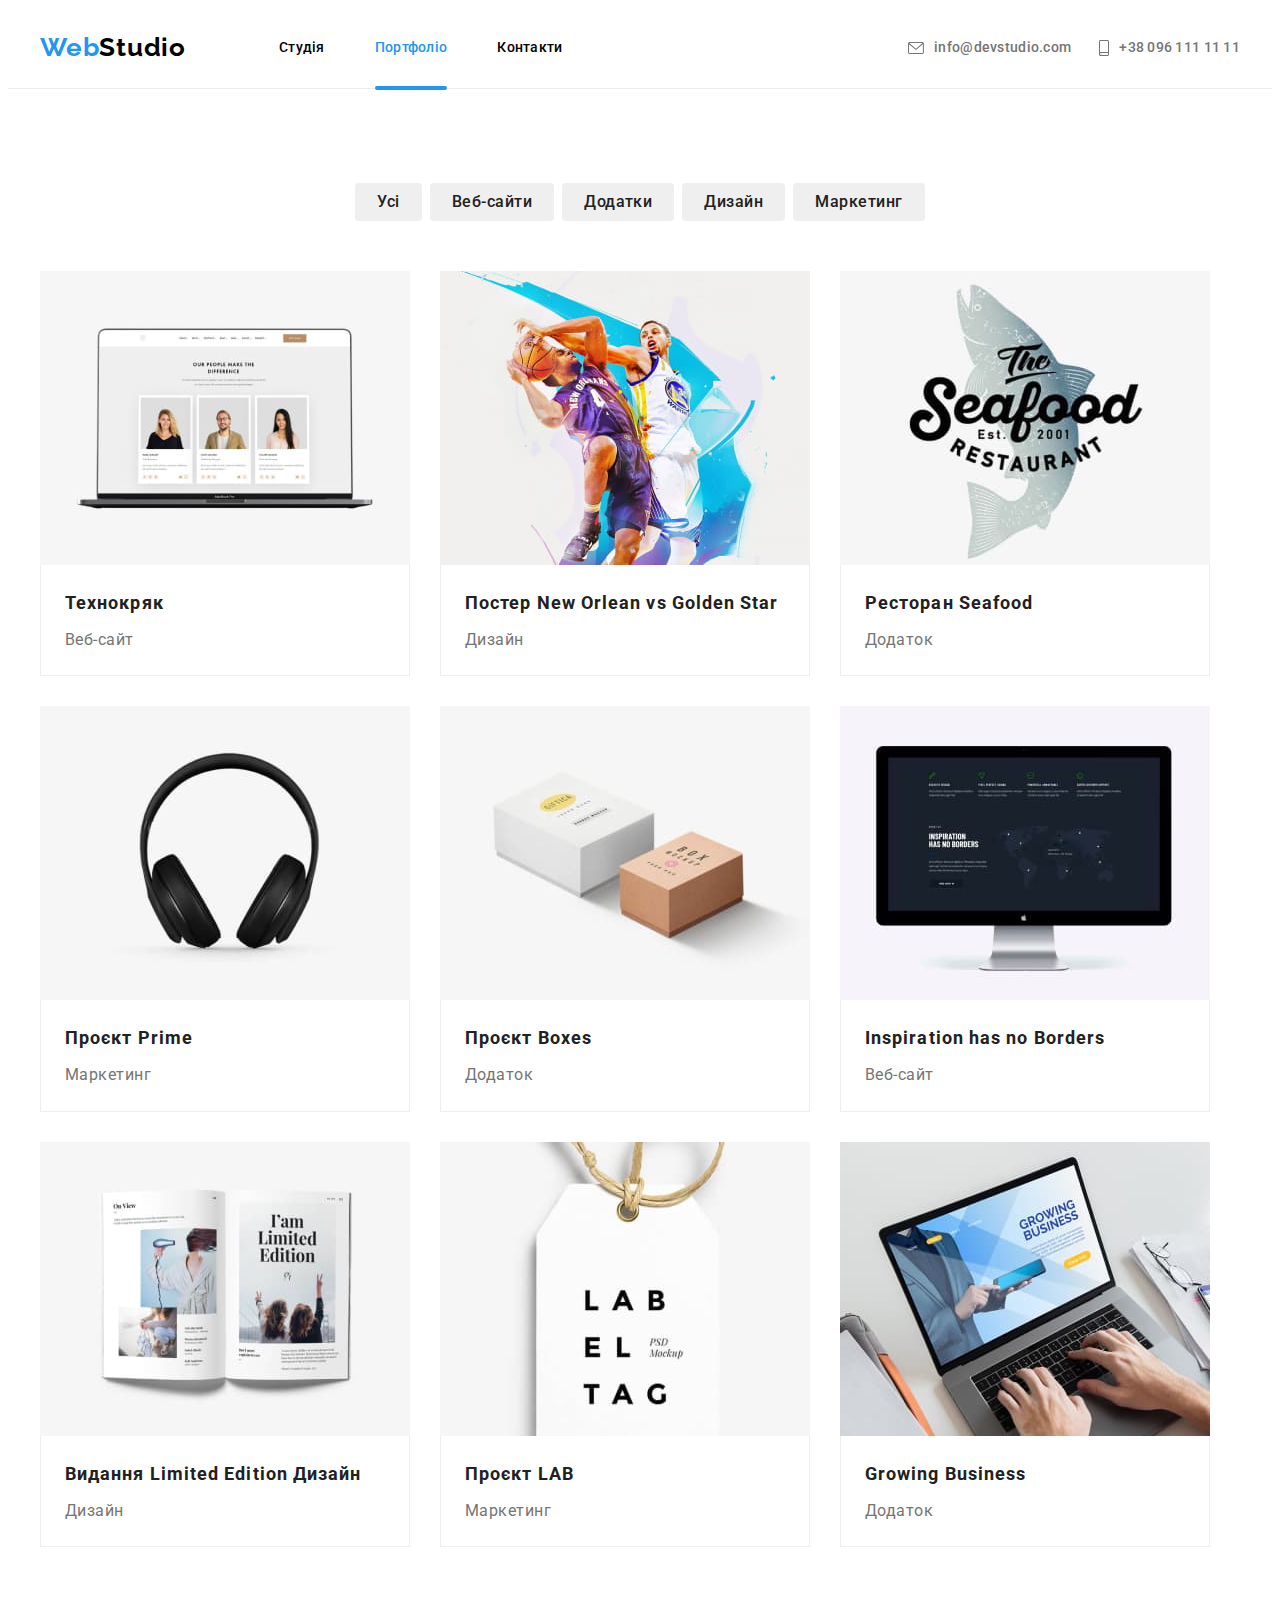
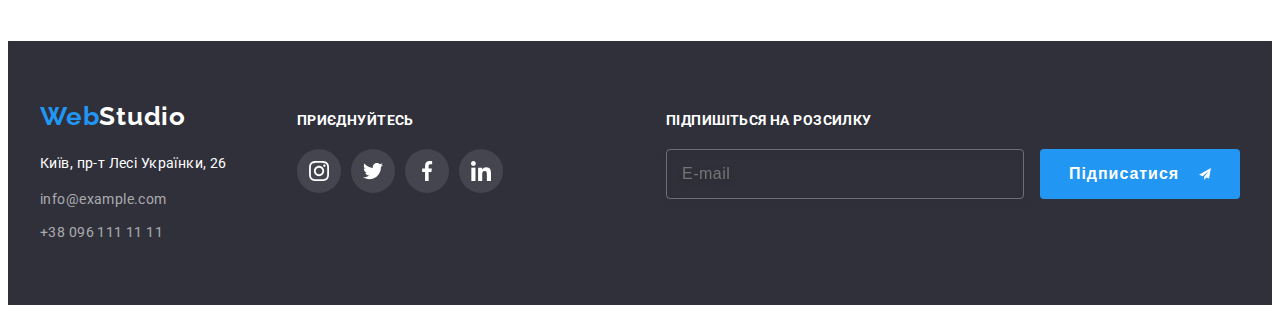
==== commit bec06685: "update" ====
--- a/portfolio.html
+++ b/portfolio.html
@@ -19,27 +19,27 @@
 <body>
      <header class="header">
         <div class="container header__container">
-         <nav class="header__top">
+         <nav class="nav__group">
           <a class="logo" href="/index.html" lang="en">Web<span class="logo__dark">Studio</span></a>
 
-          <ul class="header__list">
-          <li class="header__item"><a class="header__list-item" href="index.html">Студія</a></li>
-          <li class="header__item"><a class="header__list-item header__list-item--current" href="portfolio.html">Портфоліо</a></li>
-          <li class="header__item"><a class="header__list-item" href="">Контакти</a></li>
+          <ul class="nav__list">
+          <li class="nav__item"><a class="nav__link" href="index.html">Студія</a></li>
+          <li class="nav__item"><a class="nav__link nav__link--current" href="portfolio.html">Портфоліо</a></li>
+          <li class="nav__item"><a class="nav__link" href="">Контакти</a></li>
           </ul>
          </nav>
 
 
-          <ul class="header__group">
-           <li class="header__item">
-
-            <a class="header__link" href="mailto:info@devstudio.com"><svg  class="header__icon-envelope">
+          <ul class="header-contact__list">
+           <li class="header-contact__item">
+
+            <a class="header-contact__link" href="mailto:info@devstudio.com"><svg  class="header__icon-envelope">
             <use width="16" heidth="12" href="./images/symbol-defs.svg#envelope"></use>
               </svg>info@devstudio.com</a></li>
            
-              <li class="header__item"> 
+              <li class="header-contact__item"> 
                     
-            <a class="header__link" href="tel:+380961111111"><svg class="header__icon-smartphone">
+            <a class="header-contact__link" href="tel:+380961111111"><svg class="header__icon-smartphone">
                 <use  width="10" heidth="16" href="./images/symbol-defs.svg#smartphone"></use>
               </svg>+38 096 111 11 11</a>
            </li>
@@ -51,146 +51,146 @@
         <section class=" section">
             <div class="container main-container">
               <h1 class="visually-hidden">"title</h1>           
-                <ul class="main__button group">
-                    <li><button class="button__item" type="button">Усі</button></li>
-                    <li><button class="button__item" type="button"> Веб-сайти</button></li>
-                    <li><button class="button__item" type="button">Додатки</button></li>
-                    <li><button class="button__item" type="button">Дизайн</button></li>
-                    <li><button class="button__item" type="button"> Маркетинг</button></li>
+                <ul class="filter-button__list group">
+                    <li class="filter-button__item"><button class="filter__button" type="button">Усі</button></li>
+                    <li class="filter-button__item"><button class="filter__button" type="button"> Веб-сайти</button></li>
+                    <li class="filter-button__item"><button class="filter__button" type="button">Додатки</button></li>
+                    <li class="filter-button__item"><button class="filter__button" type="button">Дизайн</button></li>
+                    <li class="filter-button__item"><button class="filter__button" type="button"> Маркетинг</button></li>
                 </ul>          
             
 <!--Projects-->
-               <ul class="project">
-                <li class="project__list">
-                    <a class="project__img" href="">
+               <ul class="project__list">
+                <li class="project__item">
+                    <a class="project__link" href="">
                       <div class="project-thumb">
                         <img class="project__img" src="./images/img5.jpg" alt="photo5" width="370" height="295"/>
                         <div class="overlay">
                           <p class="overlay-text">Ресурс пропонує комплексні пропозиції з різним рівнем функціоналу та сервісів. Все це дозволить відвідувачу отримати вичерпні відомості про компанію чи приватну особу.</p>
                         </div>
                       </div>
-                    <div class="project-title">   
-                        <h2 class="project-title__item">Технокряк</h2>
+                    <div class="project__box">   
+                        <h2 class="project__subtitle">Технокряк</h2>
                         <p class="text">Веб-сайт</p>
                     </div>
                     </a>
                 </li>
 
-                <li class="project__list">
-                    <a class="project__img" href="">                      
+                <li class="project__item">
+                    <a class="project__link" href="">                      
                       <div class="project-thumb">
                         <img class="project__img" src="./images/img6.jpg" alt="photo6" width="370" height="295"/>
                         <div class="overlay">
                           <p class="overlay-text">Ресурс пропонує комплексні пропозиції з різним рівнем функціоналу та сервісів. Все це дозволить відвідувачу отримати вичерпні відомості про компанію чи приватну особу.</p>
                         </div>
                       </div>
-                      <div class="project-title">  
-                    <h2 class="project-title__item" lang="en">Постер New Orlean vs Golden Star</h2>
+                      <div class="project__box">  
+                    <h2 class="project__subtitle" lang="en">Постер New Orlean vs Golden Star</h2>
                     <p class="text">Дизайн</p>
                   </div>
                   </a>
                 </li>
 
-                <li class="project__list">
-                   <a class="project__img" href="">
+                <li class="project__item">
+                   <a class="project__link" href="">
                     <div class="project-thumb">
                       <img class="project__img" src="./images/img7.jpg" alt="photo7" width="370" height="295"/>
                       <div class="overlay">
                           <p class="overlay-text">Ресурс пропонує комплексні пропозиції з різним рівнем функціоналу та сервісів. Все це дозволить відвідувачу отримати вичерпні відомості про компанію чи приватну особу.</p>
                         </div>
                       </div>
-                       <div class="project-title"> 
-                    <h2 class="project-title__item" lang="en">Ресторан Seafood</h2>
+                       <div class="project__box"> 
+                    <h2 class="project__subtitle" lang="en">Ресторан Seafood</h2>
                     <p  class="text">Додаток</p>
                   </div>
                 </a>
                 </li>
 
-                <li class="project__list">
-                    <a class="project__img" href="">
+                <li class="project__item">
+                    <a class="project__link" href="">
                       <div class="project-thumb">
                       <img class="project__img" src="./images/img8.jpg" alt="photo8" width="370" height="295"/>
                       <div class="overlay">
                           <p class="overlay-text">Ресурс пропонує комплексні пропозиції з різним рівнем функціоналу та сервісів. Все це дозволить відвідувачу отримати вичерпні відомості про компанію чи приватну особу.</p>
                         </div>
                       </div>
-                      <div class="project-title">  
-                    <h2 class="project-title__item" lang="en">Проєкт Prime</h2>
+                      <div class="project__box">  
+                    <h2 class="project__subtitle" lang="en">Проєкт Prime</h2>
                       <p class="text">Маркетинг</p>
                     </div>
                     </a>
                 </li>
 
-                <li class="project__list">
-                  <a class="project__img" href="">
+                <li class="project__item">
+                  <a class="project__link" href="">
                     <div class="project-thumb">
                       <img class="project__img" src="./images/img9.jpg" alt="photo9" width="370" height="295"/>
                       <div class="overlay">
                           <p class="overlay-text">Ресурс пропонує комплексні пропозиції з різним рівнем функціоналу та сервісів. Все це дозволить відвідувачу отримати вичерпні відомості про компанію чи приватну особу.</p>
                         </div>
                     </div>
-                     <div class="project-title">  
-                    <h2 class="project-title__item" lang="en">Проєкт Boxes</h2>
+                     <div class="project__box">  
+                    <h2 class="project__subtitle" lang="en">Проєкт Boxes</h2>
                       <p class="text">Додаток</p>
                     </div>
                   </a>
                 </li>
 
-                <li class="project__list">
-                  <a class="project__img" href="">
+                <li class="project__item">
+                  <a class="project__link" href="">
                     <div class="project-thumb">
                        <img class="project__img" src="./images/img10.jpg" alt="photo10" width="370" height="295"/>
                         <div class="overlay">
                           <p class="overlay-text">Ресурс пропонує комплексні пропозиції з різним рівнем функціоналу та сервісів. Все це дозволить відвідувачу отримати вичерпні відомості про компанію чи приватну особу.</p>
                         </div>
                       </div>
-                      <div class="project-title">  
-                    <h2 class="project-title__item" lang="en">Inspiration has no Borders</h2>
+                      <div class="project__box">  
+                    <h2 class="project__subtitle" lang="en">Inspiration has no Borders</h2>
                       <p class="text">Веб-сайт</p>
                     </div>
                     </a>
                 </li>
 
-                <li class="project__list">
-                  <a class="project__img"  href="">
+                <li class="project__item">
+                  <a class="project__link"  href="">
                     <div class="project-thumb">
                         <img class="project__img" src="./images/img11.jpg" alt="photo11" width="370" height="295"/>
                         <div class="overlay">
                           <p class="overlay-text">Ресурс пропонує комплексні пропозиції з різним рівнем функціоналу та сервісів. Все це дозволить відвідувачу отримати вичерпні відомості про компанію чи приватну особу.</p>
                         </div>
                     </div>
-                      <div class="project-title">  
-                    <h2 class="project-title__item" lang="en">Видання Limited Edition Дизайн</h2>
+                      <div class="project__box">  
+                    <h2 class="project__subtitle" lang="en">Видання Limited Edition Дизайн</h2>
                       <p class="text">Дизайн</p>
                     </div>
                     </a>
                 </li>
 
-                <li class="project__list">
-                  <a class="project__img"  href="">
+                <li class="project__item">
+                  <a class="project__link"  href="">
                     <div class="project-thumb">
                       <img class="project__img" src="./images/img12.jpg" alt="photo12" width="370" height="295"/>
                         <div class="overlay">
                           <p class="overlay-text">Ресурс пропонує комплексні пропозиції з різним рівнем функціоналу та сервісів. Все це дозволить відвідувачу отримати вичерпні відомості про компанію чи приватну особу.</p>
                         </div>
                     </div>
-                     <div class="project-title">   
-                    <h2 class="project-title__item" lang="en">Проєкт LAB</h2>
+                     <div class="project__box">   
+                    <h2 class="project__subtitle" lang="en">Проєкт LAB</h2>
                       <p class="text">Маркетинг</p>
                     </div>
                     </a>
                 </li>
 
-                <li class="project__list">
-                  <a class="project__img"  href="">
+                <li class="project__item">
+                  <a class="project__link"  href="">
                     <div class="project-thumb">
                       <img class="project__img" src="./images/img13.jpg" alt="photo13" width="370" height="295"/>
                       <div class="overlay">
                           <p class="overlay-text">Ресурс пропонує комплексні пропозиції з різним рівнем функціоналу та сервісів. Все це дозволить відвідувачу отримати вичерпні відомості про компанію чи приватну особу.</p>
                         </div>
                     </div>
-                     <div class="project-title">   
-                    <h2 class="project-title__item" lang="en">Growing Business</h2>
+                     <div class="project__box">   
+                    <h2 class="project__subtitle" lang="en">Growing Business</h2>
                       <p class="text">Додаток</p>
                      </div>  
                     </a> 
@@ -205,8 +205,8 @@
    <footer class="footer">
       <div class="container container__footer">     
         <div class="contact__footer">  
-        <a href="/index.html" class="logo2" href="/index.html" lang="en">Web<span class="logo__white">Studio</span></a>
-         <address class="contact__footer">
+        <a href="/index.html" class="logo-footer" href="/index.html" lang="en">Web<span class="logo__white">Studio</span></a>
+         <address class="footer__address">
            <p class="addres">Київ, пр-т Лесі Українки, 26</p>
            <ul class="footer__list">
           <li class="footer__item">
@@ -224,7 +224,7 @@
           
           <div class="social-footer">
             <p class="footer__content"><span class="content-footer">приєднуйтесь</span></p>
-            <ul class="social-footer__group">
+            <ul class="social-footer__list">
                  <li class="social__item">
                   <a class="social__link" href="https://www.instagram.com" target="_blank" rel="noopener no-referrer"
                   aria-label="Instagram"><svg class="social__icon"><use href="./images/symbol-defs.svg#instagram"></use></svg></a>
@@ -246,8 +246,8 @@
        
         
           <div class="subscription-footer">
-              <p class="content-footer__title">Підпишіться на розсилку</p>
-               <label class="subscription-footer">
+              <p class="subscription-footer__title">Підпишіться на розсилку</p>
+               <label class="subscription-footer__label">
                 <input  class="subscription-footer__mail" type="email" name="email" placeholder="E-mail">
               </label> 
                      
--- a/css/main.min.css
+++ b/css/main.min.css
@@ -1 +1 @@
-.visually-hidden{position:absolute;width:1px;height:1px;margin:-1px;border:0;padding:0;white-space:nowrap;-webkit-clip-path:inset(100%);clip-path:inset(100%);clip:rect(0 0 0 0);overflow:hidden}.link{text-decoration:none;color:currentColor}.list{list-style:none;margin:0;padding:0}img{display:block;width:100%;height:auto}ul{list-style-type:none;margin:0;padding:0}body{font-family:"Roboto",sans-serif}li{text-decoration:none}.section{padding-top:94px;padding-bottom:94px}.container{width:1200px;padding-left:15px;padding-right:15px;margin-left:auto;margin-right:auto}.hero{display:block;padding-top:200px;padding-bottom:200px;gap:30px;width:696px;z-index:100}.hero-main{padding-top:200px;padding-bottom:200px;max-width:1600px;height:600px;margin-left:auto;margin-right:auto;background:#2f303a;background:-webkit-gradient(linear, left top, left bottom, from(rgba(47, 48, 58, 0.4)), to(rgba(47, 48, 58, 0.4))),url(../images/Fon.jpg);background:linear-gradient(rgba(47, 48, 58, 0.4), rgba(47, 48, 58, 0.4)),url(../images/Fon.jpg);background-size:cover;-webkit-box-sizing:border-box;box-sizing:border-box;text-align:center}.hero__title{width:696px;margin:auto;margin-bottom:30px;color:#fff;text-align:center;font-weight:900;font-size:44px;line-height:1.4;letter-spacing:.06em;text-transform:uppercase}.features__container{margin-left:auto}.features-list:last-child{margin-right:0}.features__list{display:-webkit-box;display:-ms-flexbox;display:flex;margin-right:30px;-ms-flex-wrap:nowrap;flex-wrap:nowrap;padding-left:0}.features__item:last-child{margin-right:0}.features__item{width:270px;margin-right:30px}.group__features{display:-webkit-box;display:-ms-flexbox;display:flex;-webkit-box-align:center;-ms-flex-align:center;align-items:center;margin-bottom:30px;height:120px;background-color:#f5f4fa;-webkit-box-pack:center;-ms-flex-pack:center;justify-content:center}.group__features-icon{width:70px;height:70px}h3{margin:0;margin-bottom:12px}.features__title{font-weight:700;font-size:14px;line-height:1.2;letter-spacing:.03em;color:#212121}.text1{margin:0;font-size:14px;line-height:1.7;letter-spacing:.03em;color:#757575}.work{padding-top:0}.work__title{margin-top:0;margin-bottom:50px;font-weight:700;font-size:36px;line-height:1.1;letter-spacing:.03em;color:#212121;text-align:center}.work__list{display:-webkit-box;display:-ms-flexbox;display:flex;padding-left:0;background:#fff;border-radius:0px 0px 4px 4px}.work__item:last-child{margin-right:0}.work__item{margin-right:30px}.work-thumb{position:relative}.overlay-work{position:absolute;bottom:0;left:0;width:100%;height:70px;background:rgba(47,48,58,.8);color:#fff;display:-webkit-box;display:-ms-flexbox;display:flex;-webkit-box-align:center;-ms-flex-align:center;align-items:center;-webkit-box-pack:center;-ms-flex-pack:center;justify-content:center;font-weight:700;font-size:14px;line-height:1.14;letter-spacing:.03em;text-transform:uppercase}.overlay-work__text{margin:0}.team{background-color:#f5f4fa;border-radius:4px}.team__list{display:-webkit-box;display:-ms-flexbox;display:flex;padding-left:0;gap:30px}.team__item{display:block;padding:0;background:#fff;-webkit-box-shadow:0px 1px 3px rgba(0,0,0,.12),0px 1px 1px rgba(0,0,0,.14),0px 2px 1px rgba(0,0,0,.2);box-shadow:0px 1px 3px rgba(0,0,0,.12),0px 1px 1px rgba(0,0,0,.14),0px 2px 1px rgba(0,0,0,.2);border-radius:0px 0px 4px 4px}.team__title{margin-top:0;margin-bottom:50px;font-weight:700;font-size:36px;line-height:1.2;letter-spacing:.03em;color:#212121;text-align:center}.team__item,.team__img{background:url(4853.jpg);border-radius:0px}.team-subject{padding-top:30px;padding-bottom:30px}.team-subject__item{margin-bottom:10px;font-weight:500;font-size:16px;line-height:1.1;letter-spacing:.03em;color:#212121;text-align:center}.team__text{margin-top:0;margin-bottom:16px;line-height:1.2;letter-spacing:.03em;color:#757575;text-align:center}.section__title{margin-top:0;margin-bottom:50px;font-weight:700;font-size:36px;line-height:1.2;letter-spacing:.03em;color:#212121;text-align:center}.client__list{display:-webkit-box;display:-ms-flexbox;display:flex;gap:30px;-webkit-transition-duration:250ms;transition-duration:250ms;-webkit-transition-timing-function:cubic-bezier(0.4, 0, 0.2, 1);transition-timing-function:cubic-bezier(0.4, 0, 0.2, 1)}.client__list:hover,.client__list:focus{outline:0;border-color:#2196f3;color:#2196f3}.client__item{width:170px;height:92px}.client__link{display:-webkit-box;display:-ms-flexbox;display:flex;-webkit-box-align:center;-ms-flex-align:center;align-items:center;-webkit-box-pack:center;-ms-flex-pack:center;justify-content:center;border:1px solid #afb1b8;color:#afb1b8;border-radius:4px;width:100%;height:100%;-webkit-transition-property:border-color,color;transition-property:border-color,color;-webkit-transition-duration:250ms;transition-duration:250ms;-webkit-transition-timing-function:cubic-bezier(0.4, 0, 0.2, 1);transition-timing-function:cubic-bezier(0.4, 0, 0.2, 1)}.client__link:hover,.client__link:focus{outline:0;border-color:#2196f3;color:#2196f3}.client__icon{background-repeat:no-repeat;-ms-flex-line-pack:center;align-content:center;width:106px;height:60px;fill:currentColor}.project{display:-webkit-box;display:-ms-flexbox;display:flex;-ms-flex-wrap:wrap;flex-wrap:wrap;gap:30px}.project-thumb{position:relative;overflow:hidden}.overlay{position:absolute;top:0;left:0;width:100%;height:100%;padding:63px 24px;background:rgba(33,150,243,.9);display:-webkit-box;display:-ms-flexbox;display:flex;-webkit-box-align:center;-ms-flex-align:center;align-items:center;-webkit-box-pack:center;-ms-flex-pack:center;justify-content:center;-webkit-transform:translateY(100%);transform:translateY(100%);-webkit-transition-duration:250ms;transition-duration:250ms;-webkit-transition-timing-function:cubic-bezier(0.4, 0, 0.2, 1);transition-timing-function:cubic-bezier(0.4, 0, 0.2, 1)}.overlay-text{font-weight:400;font-size:18px;line-height:1.5;letter-spacing:.03em;color:#fff}.project__list{width:370px}.project__list:hover .overlay{-webkit-transform:translateY(0);transform:translateY(0)}.project__img{display:block;text-decoration:none;-webkit-transition-property:-webkit-box-shadow;transition-property:-webkit-box-shadow;transition-property:box-shadow;transition-property:box-shadow, -webkit-box-shadow;-webkit-transition-duration:250ms;transition-duration:250ms;-webkit-transition-timing-function:cubic-bezier(0.4, 0, 0.2, 1);transition-timing-function:cubic-bezier(0.4, 0, 0.2, 1)}.project__img:focus .overlay{-webkit-transform:translateY(0);transform:translateY(0);border:1px solid #eee;-webkit-box-shadow:0px 1px 1px rgba(0,0,0,.12),0px 4px 4px rgba(0,0,0,.06),1px 4px 6px rgba(0,0,0,.16);box-shadow:0px 1px 1px rgba(0,0,0,.12),0px 4px 4px rgba(0,0,0,.06),1px 4px 6px rgba(0,0,0,.16)}.project__img:hover,.project__img:focus{border:1px solid #eee;-webkit-box-shadow:0px 1px 1px rgba(0,0,0,.12),0px 4px 4px rgba(0,0,0,.06),1px 4px 6px rgba(0,0,0,.16);box-shadow:0px 1px 1px rgba(0,0,0,.12),0px 4px 4px rgba(0,0,0,.06),1px 4px 6px rgba(0,0,0,.16)}.project-title{padding-top:20px;padding-right:24px;padding-left:24px;padding-bottom:20px;border:1px solid #eee;border-top:0}.project-title__item{margin:0;margin-bottom:4px;padding:0;font-weight:700;font-size:18px;line-height:2;letter-spacing:.06em;color:#212121}.text{padding:0;margin:0;font-size:16px;line-height:1.9;letter-spacing:.03em;color:#757575}.logo{display:block;padding-top:24px;padding-bottom:25px;margin-right:93px;font-family:"Raleway",sans-serif;text-decoration:none;font-weight:700;font-size:26px;line-height:1.2;color:#2196f3;letter-spacing:.03em}.logo__dark{color:#000}.logo2{display:block;font-family:"Raleway";font-style:normal;font-weight:700;font-size:26px;line-height:1.19px;letter-spacing:.03em;color:#2196f3;text-decoration:none;margin-bottom:20px}.logo__white{font-weight:700;font-size:26px;line-height:1.2;letter-spacing:.03em;color:#fff}.header{border-bottom:1px solid #ececec;text-align:center}.header__container,.header__top,.header__list{display:-webkit-box;display:-ms-flexbox;display:flex;-webkit-box-align:center;-ms-flex-align:center;align-items:center}.header__list{gap:50px;margin:0;margin-right:auto}.header__group{display:-webkit-box;display:-ms-flexbox;display:flex;gap:28px;padding-left:0;margin-left:auto;-webkit-box-pack:end;-ms-flex-pack:end;justify-content:flex-end;color:#757575}.header__list-item{display:block;padding-top:32px;padding-bottom:32px;margin-left:auto;font-weight:500;font-size:14px;line-height:1.14;color:#000;letter-spacing:.02em;text-decoration:none;-webkit-transition-property:color;transition-property:color;-webkit-transition-duration:250ms;transition-duration:250ms;-webkit-transition-timing-function:cubic-bezier(0.4, 0, 0.2, 1);transition-timing-function:cubic-bezier(0.4, 0, 0.2, 1);position:relative}.header__list-item:hover,.header__list-item:focus{color:#2196f3}.header__list-item--current::after{content:"";position:absolute;left:0;bottom:-2%;display:block;width:100%;height:4px;border-radius:2px;background-color:#2196f3}.header__list-item--current{color:#2196f3}.header__link:last-child{margin-right:0}.header__link{display:-webkit-box;display:-ms-flexbox;display:flex;-ms-flex-line-pack:center;align-content:center;gap:10px;padding-top:32px;padding-bottom:32px;-webkit-box-align:center;-ms-flex-align:center;align-items:center;-webkit-box-pack:center;-ms-flex-pack:center;justify-content:center;font-weight:500;font-size:14px;line-height:1.1;letter-spacing:.02em;color:#757575;text-decoration:none;-webkit-transition-property:color;transition-property:color;-webkit-transition-duration:250ms;transition-duration:250ms;-webkit-transition-timing-function:cubic-bezier(0.4, 0, 0.2, 1);transition-timing-function:cubic-bezier(0.4, 0, 0.2, 1);position:relative}.header__link:hover,.header__link:focus{color:#2196f3}.header__icon-envelope{width:16px;height:12px;fill:currentColor}.header__icon-smartphone{width:10px;height:16px;fill:currentColor}.backdrop{position:fixed;top:0;left:0;width:100%;height:100%;background:rgba(0,0,0,.2);z-index:1000;opacity:1;-webkit-transform:translateY(0%);transform:translateY(0%);visibility:visible;-webkit-transition:opacity 500ms linear,visibility 500ms linear,-webkit-transform 500ms linear;transition:opacity 500ms linear,visibility 500ms linear,-webkit-transform 500ms linear;transition:opacity 500ms linear,visibility 500ms linear,transform 500ms linear;transition:opacity 500ms linear,visibility 500ms linear,transform 500ms linear,-webkit-transform 500ms linear}.backdrop.is-hidden{visibility:0;opacity:none;pointer-events:hidden;-webkit-transform:translateY(-100%);transform:translateY(-100%)}.modal{position:absolute;top:50%;left:50%;-webkit-transform:translate(-50%, -50%);transform:translate(-50%, -50%);padding:40px;width:528px;height:581px;background-color:#fff;border-radius:4px}.modal__btn{position:absolute;top:8px;right:8px;width:30px;height:30px;padding:0;display:-webkit-box;display:-ms-flexbox;display:flex;-webkit-box-align:center;-ms-flex-align:center;align-items:center;-webkit-box-pack:center;-ms-flex-pack:center;justify-content:center;background:#fff;border:1px solid rgba(0,0,0,.1);border-radius:50%;cursor:pointer;-webkit-transition:color 250ms cubic-bezier(0.4, 0, 0.2, 1),background-color 250ms cubic-bezier(0.4, 0, 0.2, 1);transition:color 250ms cubic-bezier(0.4, 0, 0.2, 1),background-color 250ms cubic-bezier(0.4, 0, 0.2, 1)}.modal__icon{fill:currentColor}.modal__icon:hover,.modal__icon:focus{fill:#2196f3}.content-register__title{display:block;text-align:center;margin-bottom:12px;font-weight:700;font-size:20px;line-height:1.15;letter-spacing:.03em;color:#212121}.register-form-group{margin-bottom:20px;width:448px;height:342px}.register-form-group__field{position:relative;display:block;text-align:start}.register-form-group__field:not(:last-child){margin-bottom:10px}.register-form-group__label{display:block;font-size:12px;line-height:1.16;letter-spacing:.01em;margin-bottom:4px;color:#757575}.register-form-group__input{width:100%;height:40px;border:1px solid rgba(33,33,33,.2);border-radius:4px;padding-right:30px;padding-left:30px;outline:rgba(0,0,0,0);-webkit-transition-property:border fill;transition-property:border fill;-webkit-transition-duration:250ms;transition-duration:250ms;-webkit-transition-timing-function:cubic-bezier(0.4, 0, 0.2, 1);transition-timing-function:cubic-bezier(0.4, 0, 0.2, 1)}.register-form-group__input:hover,.register-form-group__input:focus{border-color:#2196f3}.register-form-group__icon{position:absolute;bottom:0;left:12px;-webkit-transform:translateY(-65%);transform:translateY(-65%);fill:currentColor;-webkit-transition-property:fill;transition-property:fill;-webkit-transition-duration:250ms;transition-duration:250ms;-webkit-transition-timing-function:cubic-bezier(0.4, 0, 0.2, 1);transition-timing-function:cubic-bezier(0.4, 0, 0.2, 1)}.register-form-group__input:focus+.register-form-group__icon,.register-form-group__input:hover+.register-form-group__icon{fill:#2196f3}.register-form-group__input::-webkit-input-placeholder{opacity:0}.register-form-group__input::-moz-placeholder{opacity:0}.register-form-group__input:-ms-input-placeholder{opacity:0}.register-form-group__input::-ms-input-placeholder{opacity:0}.register-form-group__input::placeholder{opacity:0}textarea{resize:none}.register-form-group__message{width:448px;height:120px;padding:12px 16px;border:1px solid rgba(33,33,33,.2);border-radius:4px;-webkit-transition:border-color;transition:border-color;outline:none;font-weight:400;font-size:12px;line-height:1.16;letter-spacing:.01em;color:rgba(117,117,117,.5)}.register-form-group__message:focus,.register-form-group__message:hover{border-color:#2196f3;color:#000;-webkit-transition-duration:250ms;transition-duration:250ms;-webkit-transition-timing-function:cubic-bezier(0.4, 0, 0.2, 1);transition-timing-function:cubic-bezier(0.4, 0, 0.2, 1)}.register-form-group__agrement{display:-webkit-box;display:-ms-flexbox;display:flex;-webkit-box-align:center;-ms-flex-align:center;align-items:center;-webkit-box-pack:center;-ms-flex-pack:center;justify-content:center;margin-bottom:30px;gap:8px}.icon-unchecked{opacity:1;-webkit-transition-duration:250ms;transition-duration:250ms;-webkit-transition-timing-function:cubic-bezier(0.4, 0, 0.2, 1);transition-timing-function:cubic-bezier(0.4, 0, 0.2, 1)}.register-form-group__checkbox:checked+.register-form-group__icons .icon-unchecked{opacity:0}.icon-checked{opacity:0;fill:#2196f3;-webkit-transition-duration:250ms;transition-duration:250ms;-webkit-transition-timing-function:cubic-bezier(0.4, 0, 0.2, 1);transition-timing-function:cubic-bezier(0.4, 0, 0.2, 1)}.register-form-group__checkbox:checked+.register-form-group__icons .icon-checked{opacity:1}.register-form__btn{display:block;margin:0 auto;padding:10px 52px;background-color:#2196f3;border:0;border-radius:4px;color:#fff;font-weight:700;font-size:16px;line-height:1.18;letter-spacing:.06em}.register-form__desc{font-weight:400;font-size:14px;line-height:1.7;letter-spacing:.03em;color:#757575;-webkit-user-select:none;-moz-user-select:none;-ms-user-select:none;user-select:none}.register-form__link{color:#2196f3}.button{width:216px;min-height:50px;margin:0px;padding:0px;border:none;cursor:pointer;background-color:#2196f3;color:#fff;font-weight:700;font-family:inherit;border-radius:4px;text-align:center;-webkit-transition-duration:250ms;transition-duration:250ms;-webkit-transition-timing-function:cubic-bezier(0.4, 0, 0.2, 1);transition-timing-function:cubic-bezier(0.4, 0, 0.2, 1)}.button:hover{background-color:#188ce8}.button,.text-button{color:#fff;font-size:16px;line-height:1.8;letter-spacing:.06em}.subscription-footer__button{display:-webkit-inline-box;display:-ms-inline-flexbox;display:inline-flex;-webkit-box-align:center;-ms-flex-align:center;align-items:center;text-align:center;width:200px;height:50px;margin:0;padding:10px 29px;gap:10px;color:#fff;background-color:#2196f3;border-radius:4px;border:0;font-weight:700;font-size:16px;line-height:1.9;letter-spacing:.06em;cursor:pointer}.subscription-icon{fill:#fff;margin-left:10px}.social{display:-webkit-box;display:-ms-flexbox;display:flex;gap:10px;-webkit-box-pack:center;-ms-flex-pack:center;justify-content:center}.social__link-team{display:-webkit-box;display:-ms-flexbox;display:flex;-webkit-box-align:center;-ms-flex-align:center;align-items:center;-webkit-box-pack:center;-ms-flex-pack:center;justify-content:center;color:#afb1b8;width:100%;height:100%;border-radius:50%;-webkit-transition-property:color,background-color;transition-property:color,background-color;-webkit-transition-duration:250ms;transition-duration:250ms;-webkit-transition-timing-function:cubic-bezier(0.4, 0, 0.2, 1);transition-timing-function:cubic-bezier(0.4, 0, 0.2, 1)}.social__link-team:hover,.social__link-team:focus{outline:0;color:#fff;background-color:#2196f3}.social__icon{width:20px;height:20px;fill:currentColor}.social{display:-webkit-box;display:-ms-flexbox;display:flex;gap:10px}.social-footer{margin-right:auto}.social-footer__group{display:-webkit-box;display:-ms-flexbox;display:flex;gap:10px}.social__item{width:44px;height:44px;border-radius:50%}.social__link{display:-webkit-box;display:-ms-flexbox;display:flex;color:#fff;-webkit-box-align:center;-ms-flex-align:center;align-items:center;-webkit-box-pack:center;-ms-flex-pack:center;justify-content:center;width:100%;height:100%;border-radius:50%;background-color:rgba(255,255,255,.1);-webkit-transition-property:background-color;transition-property:background-color;-webkit-transition-duration:250ms;transition-duration:250ms;-webkit-transition-timing-function:cubic-bezier(0.4, 0, 0.2, 1);transition-timing-function:cubic-bezier(0.4, 0, 0.2, 1)}.social__link:hover,.social__link:focus{color:#fff;background-color:#2196f3;outline:0}.social__icon{fill:currentColor}.footer{padding-top:60px;padding-bottom:60px;background-color:#2f303a}.contact-footer{display:inline}.addres{margin-top:0;margin-bottom:12px;font-style:normal;font-size:14px;line-height:1.7;letter-spacing:.03em;color:#fff}.footer__list .social-link-footer{display:-webkit-box;display:-ms-flexbox;display:flex;margin:0;padding:0}.footer__item:not(:last-child){margin-bottom:9px}.footer__link{font-style:normal;font-size:14px;line-height:1.7;letter-spacing:.03em;color:rgba(255,255,255,.6);text-decoration:none;-webkit-transition-property:color;transition-property:color;-webkit-transition-duration:250ms;transition-duration:250ms;-webkit-transition-timing-function:cubic-bezier(0.4, 0, 0.2, 1);transition-timing-function:cubic-bezier(0.4, 0, 0.2, 1)}.footer__link:hover{color:#2196f3}.footer__link:focus{color:#fff}.container__footer{display:-webkit-box;display:-ms-flexbox;display:flex;-webkit-box-align:baseline;-ms-flex-align:baseline;align-items:baseline}.contact__footer{margin-right:70px}.footer__content{margin:0;margin-bottom:20px;font-weight:700;font-size:14px;line-height:1.14;letter-spacing:.03em;text-transform:uppercase;color:#fff}.subscription-footer{display:inline-block}.content-footer__title{margin:0;margin-bottom:20px;font-weight:700;font-size:14px;line-height:1.14;letter-spacing:.03em;text-transform:uppercase;color:#fff}.subscription-footer__mail{width:358px;height:50px;padding:15px;background-color:inherit;border:1px solid rgba(255,255,255,.3);-webkit-filter:drop-shadow(0px 4px 4px rgba(0, 0, 0, 0.15));filter:drop-shadow(0px 4px 4px rgba(0, 0, 0, 0.15));border-radius:4px;-webkit-box-sizing:border-box;box-sizing:border-box;cursor:pointer;-webkit-transition-property:border;transition-property:border;-webkit-transition-duration:250ms;transition-duration:250ms;-webkit-transition-timing-function:cubic-bezier(0.4, 0, 0.2, 1);transition-timing-function:cubic-bezier(0.4, 0, 0.2, 1);font-weight:400;font-size:16px;line-height:1.25;letter-spacing:.03em;color:rgba(255,255,255,.6)}.group{padding:0}.section-container{display:-webkit-box;display:-ms-flexbox;display:flex;width:575px;-webkit-box-pack:center;-ms-flex-pack:center;justify-content:center}.main__button{display:-webkit-box;display:-ms-flexbox;display:flex;gap:8px;-webkit-box-pack:center;-ms-flex-pack:center;justify-content:center;margin-bottom:50px}.button__item{padding:6px 22px;border-radius:4px;font-family:inherit;font-weight:500;font-size:16px;line-height:1.6;letter-spacing:.03em;color:#212121;cursor:pointer;border:none;-webkit-transition-property:background-color,color,-webkit-box-shadow;transition-property:background-color,color,-webkit-box-shadow;transition-property:background-color,color,box-shadow;transition-property:background-color,color,box-shadow,-webkit-box-shadow;-webkit-transition-duration:250ms;transition-duration:250ms;-webkit-transition-timing-function:cubic-bezier(0.4, 0, 0.2, 1);transition-timing-function:cubic-bezier(0.4, 0, 0.2, 1)}.button__item:focus,.button__item:hover,.button__item:active{outline:0;background-color:#2196f3;color:#fff;-webkit-box-shadow:0px 3px 1px rgba(0,0,0,.1),0px 1px 2px rgba(0,0,0,.08),0px 2px 2px rgba(0,0,0,.12);box-shadow:0px 3px 1px rgba(0,0,0,.1),0px 1px 2px rgba(0,0,0,.08),0px 2px 2px rgba(0,0,0,.12)}/*# sourceMappingURL=main.min.css.map */+.visually-hidden{position:absolute;width:1px;height:1px;margin:-1px;border:0;padding:0;white-space:nowrap;-webkit-clip-path:inset(100%);clip-path:inset(100%);clip:rect(0 0 0 0);overflow:hidden}.link{text-decoration:none;color:currentColor}.list{list-style:none;margin:0;padding:0}img{display:block;width:100%;height:auto}ul{list-style-type:none;margin:0;padding:0}body{font-family:"Roboto",sans-serif}li{text-decoration:none}.section{padding-top:94px;padding-bottom:94px}.container{width:1200px;padding-left:15px;padding-right:15px;margin-left:auto;margin-right:auto}.hero{display:block;padding-top:200px;padding-bottom:200px;gap:30px;width:696px;z-index:100}.hero-main{padding-top:200px;padding-bottom:200px;max-width:1600px;height:600px;margin-left:auto;margin-right:auto;background:#2f303a;background:-webkit-gradient(linear, left top, left bottom, from(rgba(47, 48, 58, 0.4)), to(rgba(47, 48, 58, 0.4))),url(../images/Fon.jpg);background:linear-gradient(rgba(47, 48, 58, 0.4), rgba(47, 48, 58, 0.4)),url(../images/Fon.jpg);background-size:cover;-webkit-box-sizing:border-box;box-sizing:border-box;text-align:center}.hero__title{width:696px;margin:auto;margin-bottom:30px;color:#fff;text-align:center;font-weight:900;font-size:44px;line-height:1.4;letter-spacing:.06em;text-transform:uppercase}.features__container{margin-left:auto}.features-list:last-child{margin-right:0}.features__list{display:-webkit-box;display:-ms-flexbox;display:flex;gap:30px;-ms-flex-wrap:nowrap;flex-wrap:nowrap;padding-left:0}.features__item:last-child{margin-right:0}.features__item{-ms-flex-preferred-size:97%;flex-basis:97%}.group__features{display:-webkit-box;display:-ms-flexbox;display:flex;-webkit-box-align:center;-ms-flex-align:center;align-items:center;margin-bottom:30px;height:120px;background-color:#f5f4fa;-webkit-box-pack:center;-ms-flex-pack:center;justify-content:center}.group__features-icon{width:70px;height:70px}h3{margin:0;margin-bottom:12px}.features__title{font-weight:700;font-size:14px;line-height:1.2;letter-spacing:.03em;color:#212121}.text1{margin:0;font-size:14px;line-height:1.7;letter-spacing:.03em;color:#757575}.work{padding-top:0}.work__title{margin-top:0;margin-bottom:50px;font-weight:700;font-size:36px;line-height:1.1;letter-spacing:.03em;color:#212121;text-align:center}.work__list{display:-webkit-box;display:-ms-flexbox;display:flex;padding-left:0;background:#fff;border-radius:0px 0px 4px 4px}.work__item:last-child{margin-right:0}.work__item{margin-right:30px}.work-thumb{position:relative}.overlay-work{position:absolute;bottom:0;left:0;width:100%;height:70px;background:rgba(47,48,58,.8);color:#fff;display:-webkit-box;display:-ms-flexbox;display:flex;-webkit-box-align:center;-ms-flex-align:center;align-items:center;-webkit-box-pack:center;-ms-flex-pack:center;justify-content:center;font-weight:700;font-size:14px;line-height:1.14;letter-spacing:.03em;text-transform:uppercase}.overlay-work__text{margin:0}.team{background-color:#f5f4fa;border-radius:4px}.team__list{display:-webkit-box;display:-ms-flexbox;display:flex;padding-left:0;gap:30px}.team__item{display:block;padding:0;background-color:#fff;-webkit-box-shadow:0px 1px 3px rgba(0,0,0,.12),0px 1px 1px rgba(0,0,0,.14),0px 2px 1px rgba(0,0,0,.2);box-shadow:0px 1px 3px rgba(0,0,0,.12),0px 1px 1px rgba(0,0,0,.14),0px 2px 1px rgba(0,0,0,.2);border-radius:0px 0px 4px 4px}.team__title{margin-top:0;margin-bottom:50px;font-weight:700;font-size:36px;line-height:1.2;letter-spacing:.03em;color:#212121;text-align:center}.team__item,.team__img{border-radius:0px}.team-subject{padding-top:30px;padding-bottom:30px}.team-subject__item{margin-bottom:10px;font-weight:500;font-size:16px;line-height:1.1;letter-spacing:.03em;color:#212121;text-align:center}.team__text{margin-top:0;margin-bottom:16px;line-height:1.2;letter-spacing:.03em;color:#757575;text-align:center}.section__title{margin-top:0;margin-bottom:50px;font-weight:700;font-size:36px;line-height:1.2;letter-spacing:.03em;color:#212121;text-align:center}.client__list{display:-webkit-box;display:-ms-flexbox;display:flex;gap:30px;-webkit-transition-duration:250ms;transition-duration:250ms;-webkit-transition-timing-function:cubic-bezier(0.4, 0, 0.2, 1);transition-timing-function:cubic-bezier(0.4, 0, 0.2, 1)}.client__list:hover,.client__list:focus{outline:0;border-color:#2196f3;color:#2196f3}.client__item{width:170px;height:92px}.client__link{display:-webkit-box;display:-ms-flexbox;display:flex;-webkit-box-align:center;-ms-flex-align:center;align-items:center;-webkit-box-pack:center;-ms-flex-pack:center;justify-content:center;border:1px solid #afb1b8;color:#afb1b8;border-radius:4px;width:100%;height:100%;-webkit-transition-property:border-color,color;transition-property:border-color,color;-webkit-transition-duration:250ms;transition-duration:250ms;-webkit-transition-timing-function:cubic-bezier(0.4, 0, 0.2, 1);transition-timing-function:cubic-bezier(0.4, 0, 0.2, 1)}.client__link:hover,.client__link:focus{outline:0;border-color:#2196f3;color:#2196f3}.client__icon{background-repeat:no-repeat;-ms-flex-line-pack:center;align-content:center;width:106px;height:60px;fill:currentColor}.project__list{display:-webkit-box;display:-ms-flexbox;display:flex;-ms-flex-wrap:wrap;flex-wrap:wrap;gap:30px}.project-thumb{position:relative;overflow:hidden}.overlay{position:absolute;top:0;left:0;width:100%;height:100%;padding:63px 24px;background:rgba(33,150,243,.9);display:-webkit-box;display:-ms-flexbox;display:flex;-webkit-box-align:center;-ms-flex-align:center;align-items:center;-webkit-box-pack:center;-ms-flex-pack:center;justify-content:center;-webkit-transform:translateY(100%);transform:translateY(100%);-webkit-transition-duration:250ms;transition-duration:250ms;-webkit-transition-timing-function:cubic-bezier(0.4, 0, 0.2, 1);transition-timing-function:cubic-bezier(0.4, 0, 0.2, 1)}.overlay-text{font-weight:400;font-size:18px;line-height:1.5;letter-spacing:.03em;color:#fff}.project__item{width:370px}.project__item:hover .overlay{-webkit-transform:translateY(0);transform:translateY(0)}.project__link{display:block;text-decoration:none;-webkit-transition-property:-webkit-box-shadow;transition-property:-webkit-box-shadow;transition-property:box-shadow;transition-property:box-shadow, -webkit-box-shadow;-webkit-transition-duration:250ms;transition-duration:250ms;-webkit-transition-timing-function:cubic-bezier(0.4, 0, 0.2, 1);transition-timing-function:cubic-bezier(0.4, 0, 0.2, 1)}.project__link:focus .overlay{-webkit-transform:translateY(0);transform:translateY(0);border:1px solid #eee;-webkit-box-shadow:0px 1px 1px rgba(0,0,0,.12),0px 4px 4px rgba(0,0,0,.06),1px 4px 6px rgba(0,0,0,.16);box-shadow:0px 1px 1px rgba(0,0,0,.12),0px 4px 4px rgba(0,0,0,.06),1px 4px 6px rgba(0,0,0,.16)}.project__link:hover,.project__link:focus{border:1px solid #eee;-webkit-box-shadow:0px 1px 1px rgba(0,0,0,.12),0px 4px 4px rgba(0,0,0,.06),1px 4px 6px rgba(0,0,0,.16);box-shadow:0px 1px 1px rgba(0,0,0,.12),0px 4px 4px rgba(0,0,0,.06),1px 4px 6px rgba(0,0,0,.16)}.project__box{padding-top:20px;padding-right:24px;padding-left:24px;padding-bottom:20px;border:1px solid #eee;border-top:0}.project__subtitle{margin:0;margin-bottom:4px;padding:0;font-weight:700;font-size:18px;line-height:2;letter-spacing:.06em;color:#212121}.text{padding:0;margin:0;font-size:16px;line-height:1.9;letter-spacing:.03em;color:#757575}.logo{display:block;padding-top:24px;padding-bottom:25px;margin-right:93px;font-family:"Raleway",sans-serif;text-decoration:none;font-weight:700;font-size:26px;line-height:1.2;color:#2196f3;letter-spacing:.03em}.logo__dark{color:#000}.logo-footer{display:block;font-family:"Raleway";font-style:normal;font-weight:700;font-size:26px;line-height:1.19px;letter-spacing:.03em;color:#2196f3;text-decoration:none;margin-bottom:20px}.logo__white{font-weight:700;font-size:26px;line-height:1.2;letter-spacing:.03em;color:#fff}.header{border-bottom:1px solid #ececec;text-align:center}.header__container,.nav__group,.nav__list{display:-webkit-box;display:-ms-flexbox;display:flex;-webkit-box-align:center;-ms-flex-align:center;align-items:center}.nav__list{gap:50px;margin:0;margin-right:auto}.header-contact__list{display:-webkit-box;display:-ms-flexbox;display:flex;gap:28px;padding-left:0;margin-left:auto;-webkit-box-pack:end;-ms-flex-pack:end;justify-content:flex-end;color:#757575}.nav__link{display:block;padding-top:32px;padding-bottom:32px;margin-left:auto;font-weight:500;font-size:14px;line-height:1.14;color:#000;letter-spacing:.02em;text-decoration:none;-webkit-transition-property:color;transition-property:color;-webkit-transition-duration:250ms;transition-duration:250ms;-webkit-transition-timing-function:cubic-bezier(0.4, 0, 0.2, 1);transition-timing-function:cubic-bezier(0.4, 0, 0.2, 1);position:relative}.nav__link:hover,.nav__link:focus{color:#2196f3}.nav__link--current::after{content:"";position:absolute;left:0;bottom:-2%;display:block;width:100%;height:4px;border-radius:2px;background-color:#2196f3}.nav__link--current{color:#2196f3}.header-contact__link:last-child{margin-right:0}.header-contact__link{display:-webkit-box;display:-ms-flexbox;display:flex;-ms-flex-line-pack:center;align-content:center;gap:10px;padding-top:32px;padding-bottom:32px;-webkit-box-align:center;-ms-flex-align:center;align-items:center;-webkit-box-pack:center;-ms-flex-pack:center;justify-content:center;font-weight:500;font-size:14px;line-height:1.1;letter-spacing:.02em;color:#757575;text-decoration:none;-webkit-transition-property:color;transition-property:color;-webkit-transition-duration:250ms;transition-duration:250ms;-webkit-transition-timing-function:cubic-bezier(0.4, 0, 0.2, 1);transition-timing-function:cubic-bezier(0.4, 0, 0.2, 1);position:relative}.header-contact__link:hover,.header-contact__link:focus{color:#2196f3}.header__icon-envelope{width:16px;height:12px;fill:currentColor}.header__icon-smartphone{width:10px;height:16px;fill:currentColor}.backdrop{position:fixed;top:0;left:0;width:100%;height:100%;background:rgba(0,0,0,.2);z-index:1000;opacity:1;-webkit-transform:translateY(0%);transform:translateY(0%);visibility:visible;-webkit-transition:opacity 500ms linear,visibility 500ms linear,-webkit-transform 500ms linear;transition:opacity 500ms linear,visibility 500ms linear,-webkit-transform 500ms linear;transition:opacity 500ms linear,visibility 500ms linear,transform 500ms linear;transition:opacity 500ms linear,visibility 500ms linear,transform 500ms linear,-webkit-transform 500ms linear}.backdrop.is-hidden{visibility:hidden;opacity:0;pointer-events:none;-webkit-transform:translateY(-100%);transform:translateY(-100%)}.modal{position:absolute;top:50%;left:50%;-webkit-transform:translate(-50%, -50%);transform:translate(-50%, -50%);padding:40px;width:528px;height:581px;background-color:#fff;border-radius:4px}.modal__btn{position:absolute;top:8px;right:8px;width:30px;height:30px;padding:0;display:-webkit-box;display:-ms-flexbox;display:flex;-webkit-box-align:center;-ms-flex-align:center;align-items:center;-webkit-box-pack:center;-ms-flex-pack:center;justify-content:center;background:#fff;border:1px solid rgba(0,0,0,.1);border-radius:50%;cursor:pointer;-webkit-transition:color 250ms cubic-bezier(0.4, 0, 0.2, 1),background-color 250ms cubic-bezier(0.4, 0, 0.2, 1);transition:color 250ms cubic-bezier(0.4, 0, 0.2, 1),background-color 250ms cubic-bezier(0.4, 0, 0.2, 1)}.modal__icon{fill:currentColor}.modal__icon:hover,.modal__icon:focus{fill:#2196f3}.content-register__title{display:block;text-align:center;margin-bottom:12px;font-weight:700;font-size:20px;line-height:1.15;letter-spacing:.03em;color:#212121}.register-form-group{margin-bottom:20px;width:448px;height:342px}.register-form-group__field{position:relative;display:block;text-align:start}.register-form-group__field:not(:last-child){margin-bottom:10px}.register-form-group__label{display:block;font-size:12px;line-height:1.16;letter-spacing:.01em;margin-bottom:4px;color:#757575}.register-form-group__input{width:100%;height:40px;border:1px solid rgba(33,33,33,.2);border-radius:4px;padding-right:30px;padding-left:30px;outline:rgba(0,0,0,0);-webkit-transition-property:border fill;transition-property:border fill;-webkit-transition-duration:250ms;transition-duration:250ms;-webkit-transition-timing-function:cubic-bezier(0.4, 0, 0.2, 1);transition-timing-function:cubic-bezier(0.4, 0, 0.2, 1)}.register-form-group__input:hover,.register-form-group__input:focus{border-color:#2196f3}.register-form-group__icon{position:absolute;bottom:0;left:12px;-webkit-transform:translateY(-65%);transform:translateY(-65%);fill:currentColor;-webkit-transition-property:fill;transition-property:fill;-webkit-transition-duration:250ms;transition-duration:250ms;-webkit-transition-timing-function:cubic-bezier(0.4, 0, 0.2, 1);transition-timing-function:cubic-bezier(0.4, 0, 0.2, 1)}.register-form-group__input:focus+.register-form-group__icon,.register-form-group__input:hover+.register-form-group__icon{fill:#2196f3}.register-form-group__input::-webkit-input-placeholder{opacity:0}.register-form-group__input::-moz-placeholder{opacity:0}.register-form-group__input:-ms-input-placeholder{opacity:0}.register-form-group__input::-ms-input-placeholder{opacity:0}.register-form-group__input::placeholder{opacity:0}textarea{resize:none}.register-form-group__message{width:448px;height:120px;padding:12px 16px;border:1px solid rgba(33,33,33,.2);border-radius:4px;-webkit-transition:border-color;transition:border-color;outline:none;font-weight:400;font-size:12px;line-height:1.16;letter-spacing:.01em;color:rgba(117,117,117,.5)}.register-form-group__message:focus,.register-form-group__message:hover{border-color:#2196f3;color:#000;-webkit-transition-duration:250ms;transition-duration:250ms;-webkit-transition-timing-function:cubic-bezier(0.4, 0, 0.2, 1);transition-timing-function:cubic-bezier(0.4, 0, 0.2, 1)}.register-form-group__agrement{display:-webkit-box;display:-ms-flexbox;display:flex;-webkit-box-align:center;-ms-flex-align:center;align-items:center;-webkit-box-pack:center;-ms-flex-pack:center;justify-content:center;margin-bottom:30px;gap:8px}.icon-unchecked{opacity:1;-webkit-transition-duration:250ms;transition-duration:250ms;-webkit-transition-timing-function:cubic-bezier(0.4, 0, 0.2, 1);transition-timing-function:cubic-bezier(0.4, 0, 0.2, 1)}.register-form-group__checkbox:checked+.register-form-group__icons .icon-unchecked{opacity:0}.icon-checked{opacity:0;fill:#2196f3;-webkit-transition-duration:250ms;transition-duration:250ms;-webkit-transition-timing-function:cubic-bezier(0.4, 0, 0.2, 1);transition-timing-function:cubic-bezier(0.4, 0, 0.2, 1)}.register-form-group__checkbox:checked+.register-form-group__icons .icon-checked{opacity:1}.register-form__btn{display:block;margin:0 auto;padding:10px 52px;background-color:#2196f3;border:0;border-radius:4px;color:#fff;font-weight:700;font-size:16px;line-height:1.88;letter-spacing:.06em}.register-form__desc{font-weight:400;font-size:14px;line-height:1.7;letter-spacing:.03em;color:#757575;-webkit-user-select:none;-moz-user-select:none;-ms-user-select:none;user-select:none}.register-form__link{color:#2196f3}.button{width:216px;min-height:50px;margin:0px;padding:0px;border:none;cursor:pointer;background-color:#2196f3;color:#fff;font-weight:700;font-family:inherit;border-radius:4px;text-align:center;-webkit-transition-duration:250ms;transition-duration:250ms;-webkit-transition-timing-function:cubic-bezier(0.4, 0, 0.2, 1);transition-timing-function:cubic-bezier(0.4, 0, 0.2, 1)}.button:hover{background-color:#188ce8}.button,.text-button{color:#fff;font-size:16px;line-height:1.8;letter-spacing:.06em}.subscription-footer__button{display:-webkit-inline-box;display:-ms-inline-flexbox;display:inline-flex;-webkit-box-align:center;-ms-flex-align:center;align-items:center;text-align:center;width:200px;height:50px;margin:0;padding:10px 29px;gap:10px;color:#fff;background-color:#2196f3;border-radius:4px;border:0;font-weight:700;font-size:16px;line-height:1.9;letter-spacing:.06em;cursor:pointer}.subscription-icon{fill:#fff;margin-left:10px}.social{display:-webkit-box;display:-ms-flexbox;display:flex;gap:10px;-webkit-box-pack:center;-ms-flex-pack:center;justify-content:center}.social__link-team{display:-webkit-box;display:-ms-flexbox;display:flex;-webkit-box-align:center;-ms-flex-align:center;align-items:center;-webkit-box-pack:center;-ms-flex-pack:center;justify-content:center;color:#afb1b8;width:100%;height:100%;border-radius:50%;-webkit-transition-property:color,background-color;transition-property:color,background-color;-webkit-transition-duration:250ms;transition-duration:250ms;-webkit-transition-timing-function:cubic-bezier(0.4, 0, 0.2, 1);transition-timing-function:cubic-bezier(0.4, 0, 0.2, 1)}.social__link-team:hover,.social__link-team:focus{outline:0;color:#fff;background-color:#2196f3}.social__icon{width:20px;height:20px;fill:currentColor}.social{display:-webkit-box;display:-ms-flexbox;display:flex;gap:10px}.social-footer{margin-right:auto}.social-footer__list{display:-webkit-box;display:-ms-flexbox;display:flex;gap:10px}.social__item{width:44px;height:44px;border-radius:50%}.social__link{display:-webkit-box;display:-ms-flexbox;display:flex;color:#fff;-webkit-box-align:center;-ms-flex-align:center;align-items:center;-webkit-box-pack:center;-ms-flex-pack:center;justify-content:center;width:100%;height:100%;border-radius:50%;background-color:rgba(255,255,255,.1);-webkit-transition-property:background-color;transition-property:background-color;-webkit-transition-duration:250ms;transition-duration:250ms;-webkit-transition-timing-function:cubic-bezier(0.4, 0, 0.2, 1);transition-timing-function:cubic-bezier(0.4, 0, 0.2, 1)}.social__link:hover,.social__link:focus{color:#fff;background-color:#2196f3;outline:0}.social__icon{fill:currentColor}.footer{padding-top:60px;padding-bottom:60px;background-color:#2f303a}.contact-footer{display:inline}.addres{margin-top:0;margin-bottom:12px;font-style:normal;font-size:14px;line-height:1.7;letter-spacing:.03em;color:#fff}.footer__list .social-link-footer{display:-webkit-box;display:-ms-flexbox;display:flex;margin:0;padding:0}.footer__item:not(:last-child){margin-bottom:9px}.footer__link{font-style:normal;font-size:14px;line-height:1.7;letter-spacing:.03em;color:rgba(255,255,255,.6);text-decoration:none;-webkit-transition-property:color;transition-property:color;-webkit-transition-duration:250ms;transition-duration:250ms;-webkit-transition-timing-function:cubic-bezier(0.4, 0, 0.2, 1);transition-timing-function:cubic-bezier(0.4, 0, 0.2, 1)}.footer__link:hover{color:#2196f3}.footer__link:focus{color:#fff}.container__footer{display:-webkit-box;display:-ms-flexbox;display:flex;-webkit-box-align:baseline;-ms-flex-align:baseline;align-items:baseline}.contact__footer{margin-right:70px}.footer__content{margin:0;margin-bottom:20px;font-weight:700;font-size:14px;line-height:1.14;letter-spacing:.03em;text-transform:uppercase;color:#fff}.subscription-footer{display:inline-block}.subscription-footer__title{margin:0;margin-bottom:20px;font-weight:700;font-size:14px;line-height:1.14;letter-spacing:.03em;text-transform:uppercase;color:#fff}.subscription-footer__label{margin-right:12px}.subscription-footer__mail{width:358px;height:50px;padding:15px;background-color:inherit;border:1px solid rgba(255,255,255,.3);-webkit-filter:drop-shadow(0px 4px 4px rgba(0, 0, 0, 0.15));filter:drop-shadow(0px 4px 4px rgba(0, 0, 0, 0.15));border-radius:4px;-webkit-box-sizing:border-box;box-sizing:border-box;cursor:pointer;-webkit-transition-property:border;transition-property:border;-webkit-transition-duration:250ms;transition-duration:250ms;-webkit-transition-timing-function:cubic-bezier(0.4, 0, 0.2, 1);transition-timing-function:cubic-bezier(0.4, 0, 0.2, 1);font-weight:400;font-size:16px;line-height:1.25;letter-spacing:.03em;color:rgba(255,255,255,.6)}.group{padding:0}.section-container{display:-webkit-box;display:-ms-flexbox;display:flex;width:575px;-webkit-box-pack:center;-ms-flex-pack:center;justify-content:center}.filter-button__list{display:-webkit-box;display:-ms-flexbox;display:flex;gap:8px;-webkit-box-pack:center;-ms-flex-pack:center;justify-content:center;margin-bottom:50px}.filter__button{padding:6px 22px;border-radius:4px;font-family:inherit;font-weight:500;font-size:16px;line-height:1.6;letter-spacing:.03em;color:#212121;cursor:pointer;border:none;-webkit-transition-property:background-color,color,-webkit-box-shadow;transition-property:background-color,color,-webkit-box-shadow;transition-property:background-color,color,box-shadow;transition-property:background-color,color,box-shadow,-webkit-box-shadow;-webkit-transition-duration:250ms;transition-duration:250ms;-webkit-transition-timing-function:cubic-bezier(0.4, 0, 0.2, 1);transition-timing-function:cubic-bezier(0.4, 0, 0.2, 1)}.filter__button:focus,.filter__button:hover,.filter__button:active{outline:0;background-color:#2196f3;color:#fff;-webkit-box-shadow:0px 3px 1px rgba(0,0,0,.1),0px 1px 2px rgba(0,0,0,.08),0px 2px 2px rgba(0,0,0,.12);box-shadow:0px 3px 1px rgba(0,0,0,.1),0px 1px 2px rgba(0,0,0,.08),0px 2px 2px rgba(0,0,0,.12)}/*# sourceMappingURL=main.min.css.map */